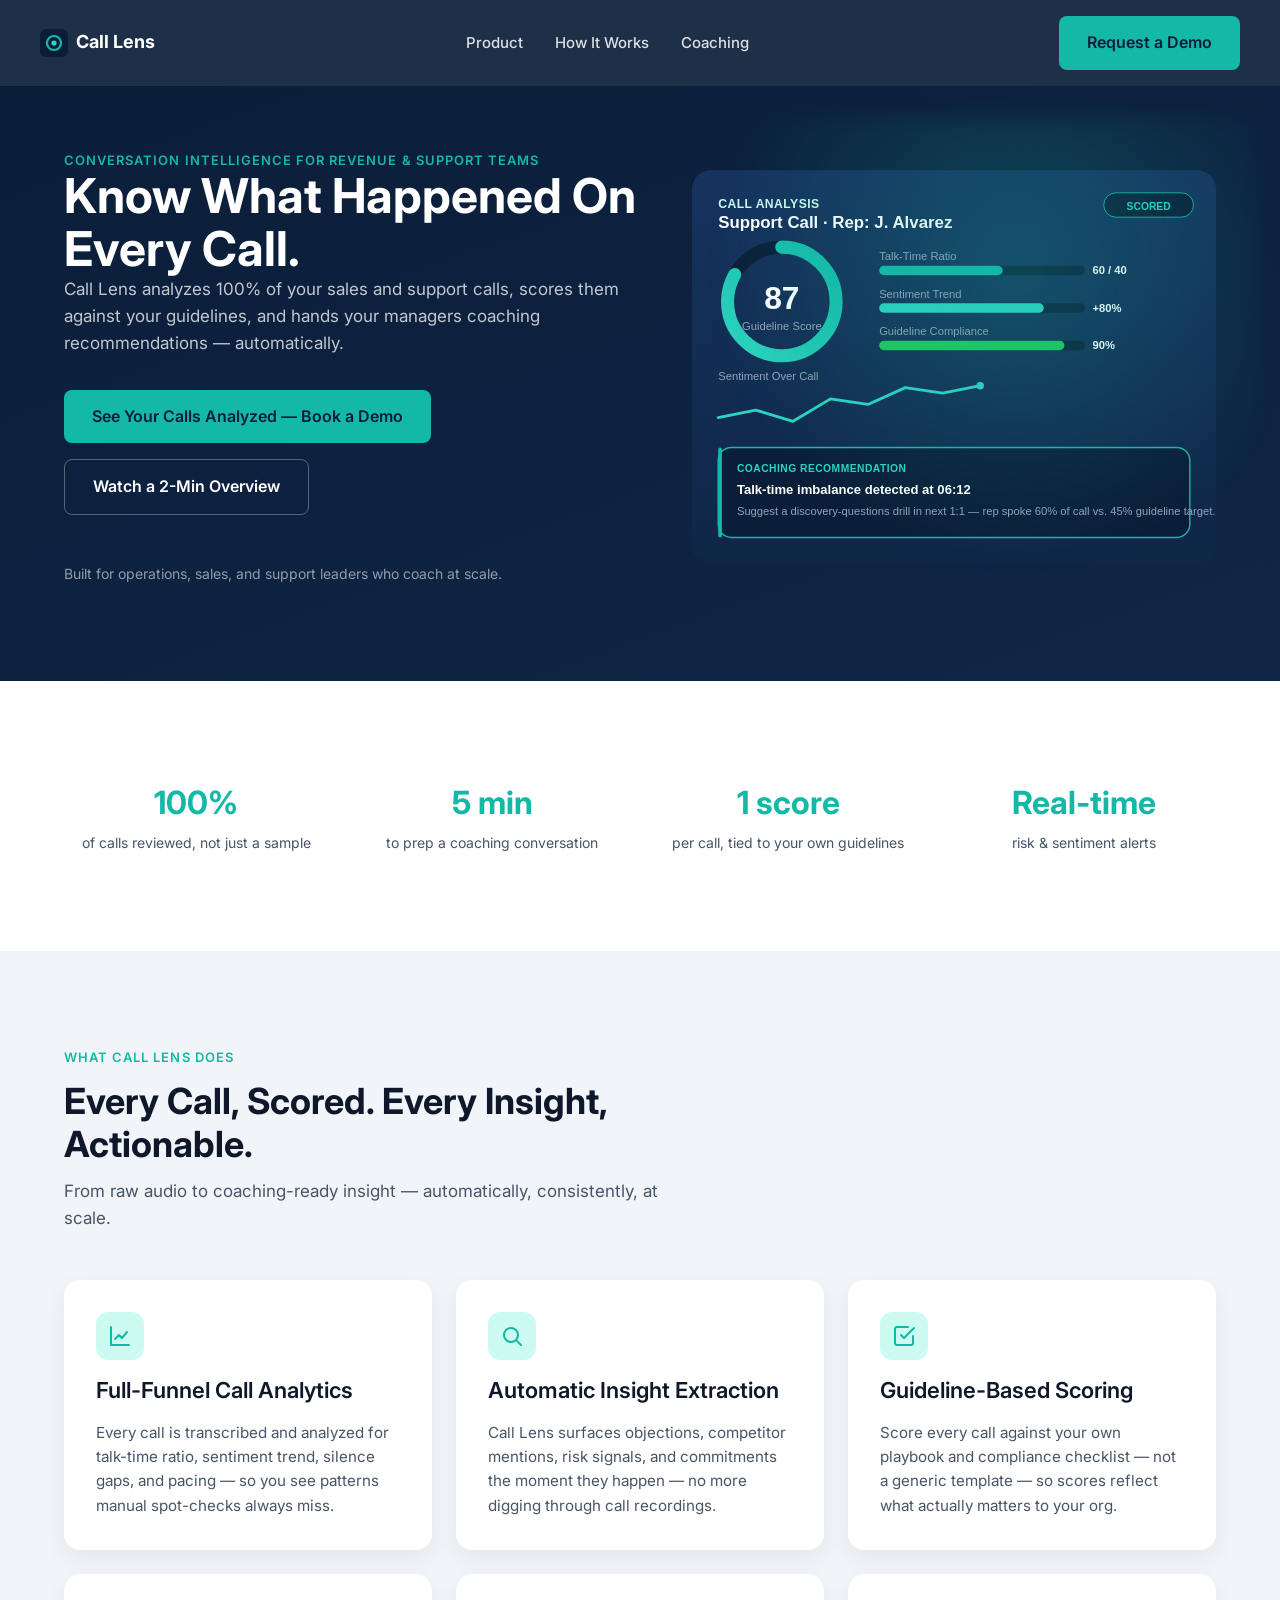
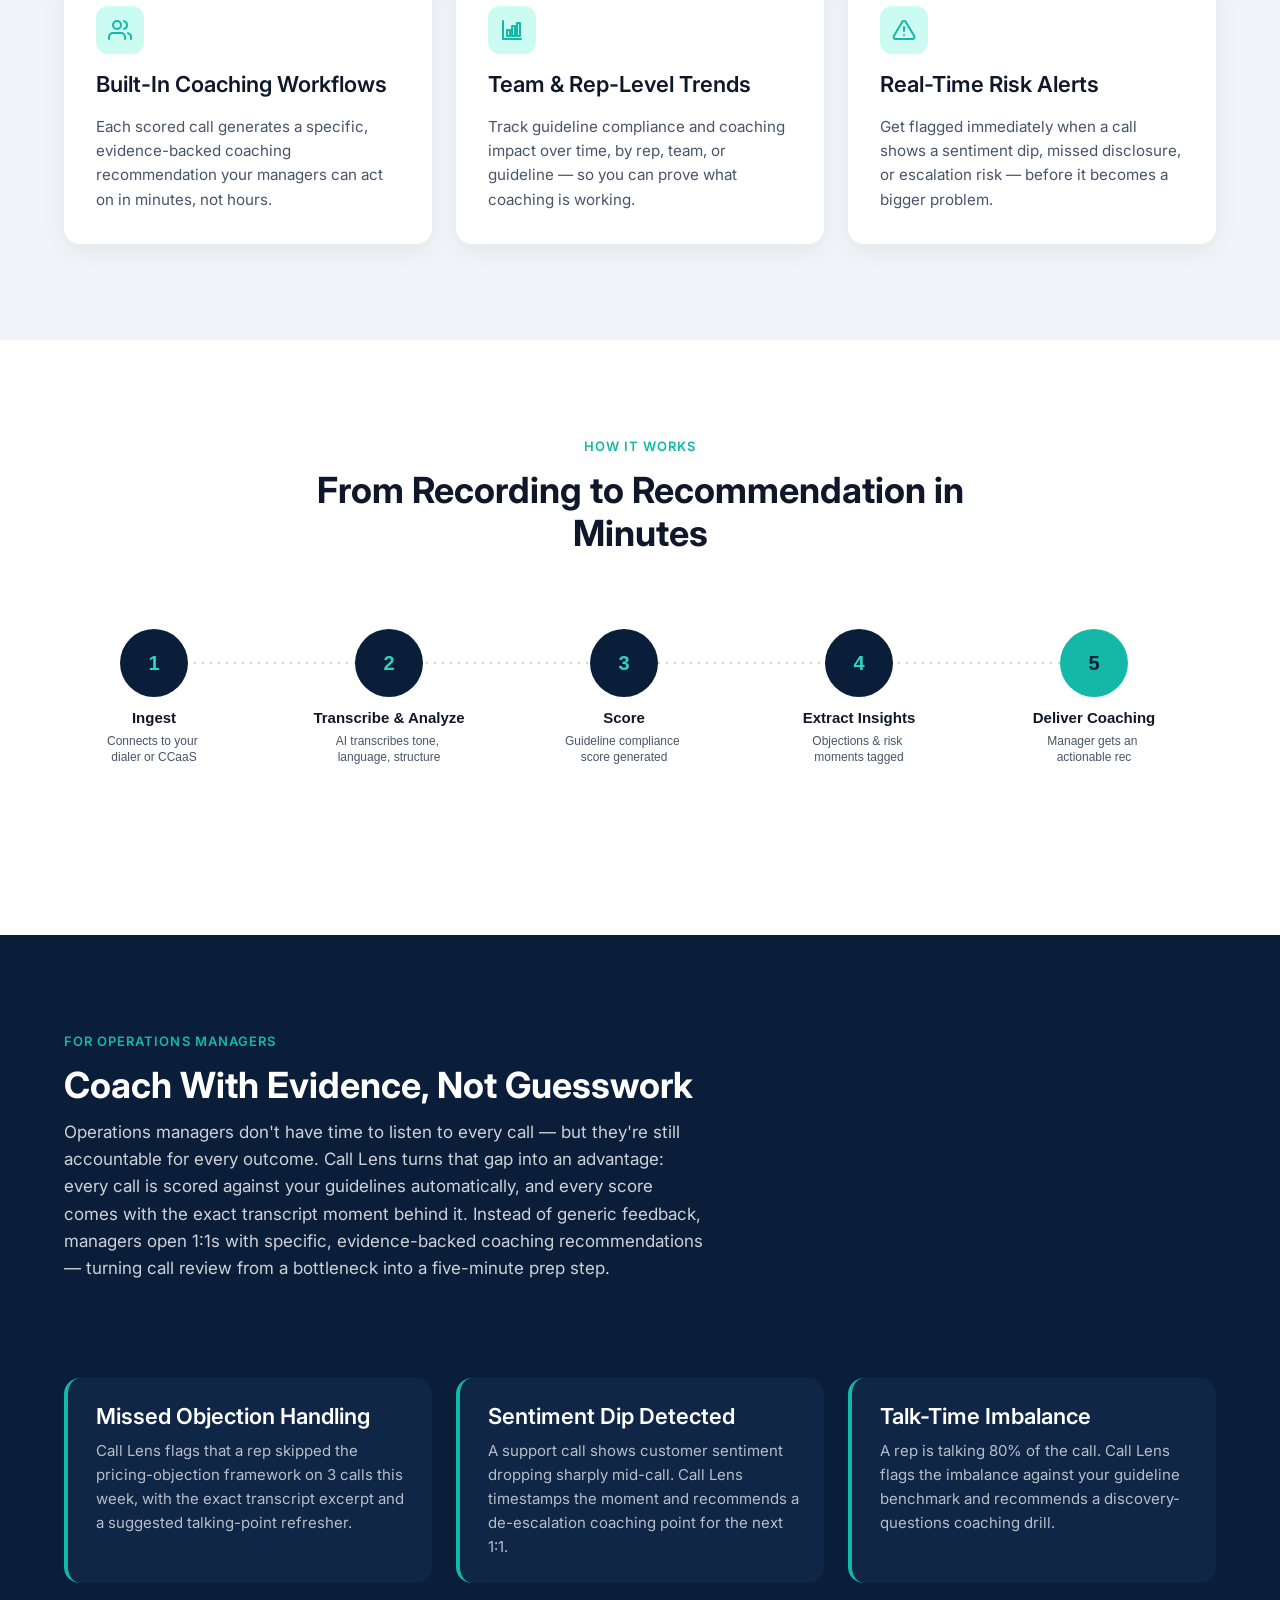
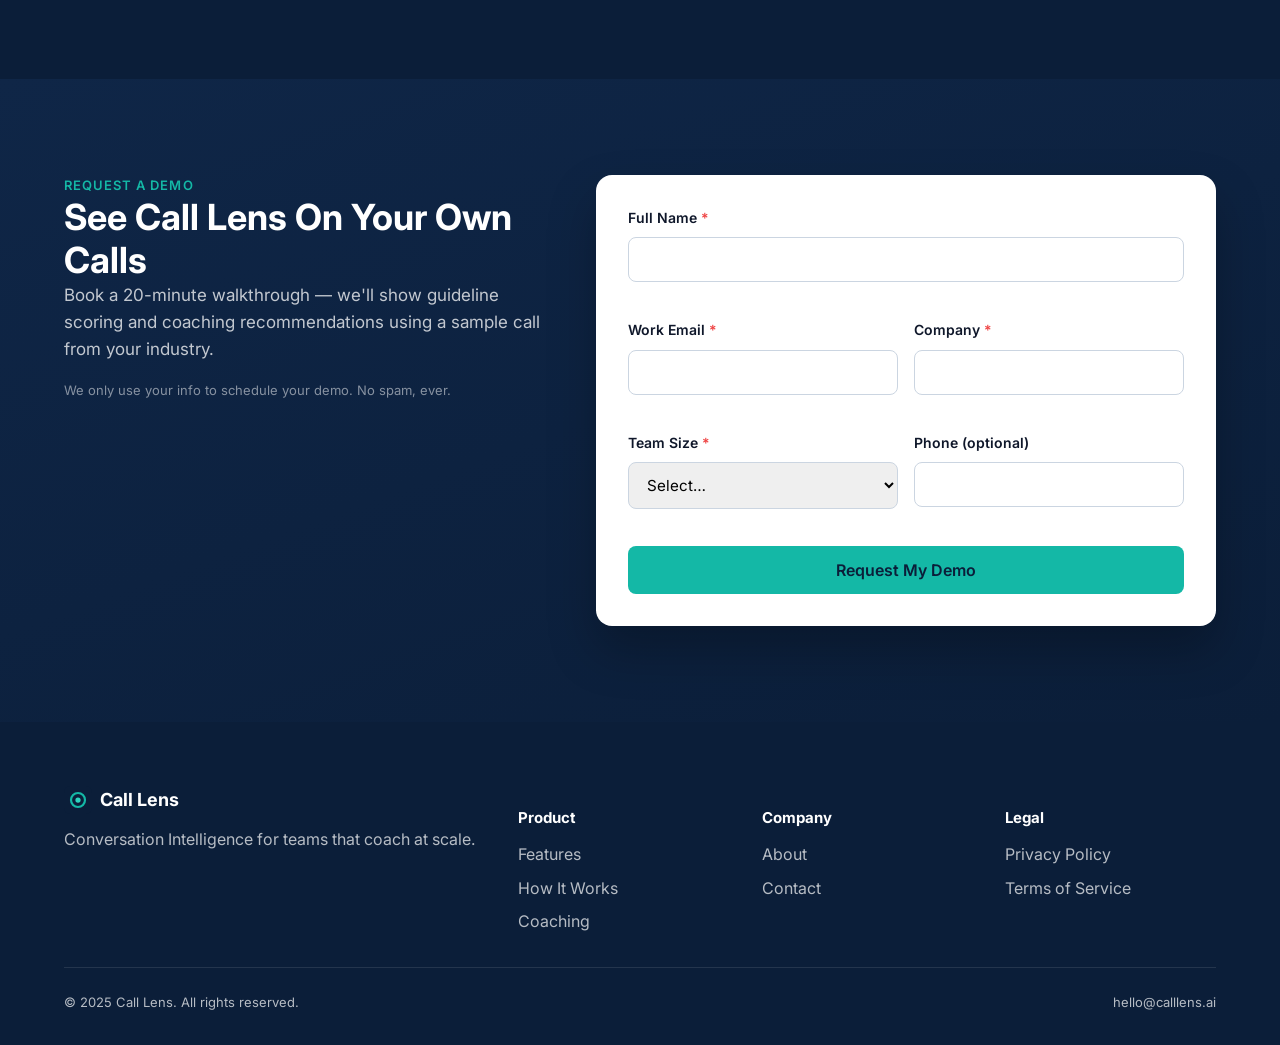
==== index.html @ a516a037 "Build Call Lens landing page: hero, features, workflow, coaching, lead capture, footer Adds a respon" ====
<!DOCTYPE html>
<html lang="en">
<head>
  <meta charset="UTF-8">
  <meta name="viewport" content="width=device-width, initial-scale=1.0">
  <title>Call Lens — Conversation Intelligence for Sales & Support Teams</title>
  <meta name="description" content="Call Lens analyzes 100% of your sales and support calls, scores them against your guidelines, and delivers coaching recommendations operations managers can act on.">

  <!-- Open Graph -->
  <meta property="og:title" content="Call Lens — Conversation Intelligence for Sales & Support Teams">
  <meta property="og:description" content="Analyze every call, score it against your guidelines, and turn insights into coaching your managers can act on.">
  <meta property="og:type" content="website">

  <link rel="icon" type="image/svg+xml" href="assets/img/favicon.svg">
  <link rel="preconnect" href="https://fonts.googleapis.com">
  <link rel="preconnect" href="https://fonts.gstatic.com" crossorigin>
  <link href="https://fonts.googleapis.com/css2?family=Inter:wght@400;500;600;700&display=swap" rel="stylesheet">
  <link rel="stylesheet" href="assets/css/styles.css">
</head>
<body>
  <a class="skip-link" href="#main-content">Skip to main content</a>

  <!-- ================= HEADER / NAV ================= -->
  <header class="site-header">
    <div class="container nav">
      <a class="brand" href="#top">
        <img src="assets/img/favicon.svg" alt="" width="28" height="28">
        <span>Call Lens</span>
      </a>

      <nav class="nav-links" aria-label="Primary">
        <a href="#features">Product</a>
        <a href="#how-it-works">How It Works</a>
        <a href="#coaching">Coaching</a>
      </nav>

      <a class="btn btn-primary nav-cta" href="#demo">Request a Demo</a>

      <button class="nav-toggle" aria-label="Toggle menu" aria-expanded="false" aria-controls="mobile-menu">
        <svg viewBox="0 0 24 24" fill="none" stroke="currentColor" stroke-width="2" stroke-linecap="round" aria-hidden="true">
          <line x1="3" y1="6" x2="21" y2="6"></line>
          <line x1="3" y1="12" x2="21" y2="12"></line>
          <line x1="3" y1="18" x2="21" y2="18"></line>
        </svg>
      </button>
    </div>

    <div class="mobile-menu" id="mobile-menu">
      <a href="#features">Product</a>
      <a href="#how-it-works">How It Works</a>
      <a href="#coaching">Coaching</a>
      <a class="btn btn-primary" href="#demo">Request a Demo</a>
    </div>
  </header>

  <main id="main-content">
    <!-- ================= HERO ================= -->
    <section class="hero" id="top">
      <div class="container hero-grid">
        <div class="hero-copy">
          <p class="eyebrow">Conversation Intelligence for Revenue &amp; Support Teams</p>
          <h1>Know What Happened On Every Call.</h1>
          <p class="section-sub">Call Lens analyzes 100% of your sales and support calls, scores them against your guidelines, and hands your managers coaching recommendations — automatically.</p>
          <div class="hero-actions">
            <a class="btn btn-primary" href="#demo">See Your Calls Analyzed — Book a Demo</a>
            <a class="btn btn-secondary" href="#how-it-works">Watch a 2-Min Overview</a>
          </div>
          <p class="hero-trust">Built for operations, sales, and support leaders who coach at scale.</p>
        </div>
        <div class="hero-visual reveal">
          <div class="glow" aria-hidden="true"></div>
          <img src="assets/img/dashboard-mockup.svg" alt="Sample Call Lens dashboard showing a call score of 87, talk-time ratio, sentiment trend, and a coaching recommendation card" width="560" height="420">
        </div>
      </div>
    </section>

    <!-- ================= STATS STRIP ================= -->
    <section class="section section-light" aria-label="Illustrative outcomes">
      <div class="container">
        <div class="stats-strip reveal">
          <div>
            <div class="stat-value">100%</div>
            <div class="stat-label">of calls reviewed, not just a sample</div>
          </div>
          <div>
            <div class="stat-value">5 min</div>
            <div class="stat-label">to prep a coaching conversation</div>
          </div>
          <div>
            <div class="stat-value">1 score</div>
            <div class="stat-label">per call, tied to your own guidelines</div>
          </div>
          <div>
            <div class="stat-value">Real-time</div>
            <div class="stat-label">risk &amp; sentiment alerts</div>
          </div>
        </div>
      </div>
    </section>

    <!-- ================= FEATURES / METRICS ================= -->
    <section class="section section-tinted" id="features">
      <div class="container">
        <div class="section-head reveal">
          <p class="eyebrow">What Call Lens Does</p>
          <h2>Every Call, Scored. Every Insight, Actionable.</h2>
          <p class="section-sub">From raw audio to coaching-ready insight — automatically, consistently, at scale.</p>
        </div>

        <div class="features-grid">
          <article class="feature-card reveal">
            <div class="feature-icon" aria-hidden="true">
              <svg viewBox="0 0 24 24" fill="none" stroke="currentColor" stroke-width="2" stroke-linecap="round" stroke-linejoin="round"><path d="M3 3v18h18"/><path d="M7 15l4-4 3 3 5-6"/></svg>
            </div>
            <h3>Full-Funnel Call Analytics</h3>
            <p>Every call is transcribed and analyzed for talk-time ratio, sentiment trend, silence gaps, and pacing — so you see patterns manual spot-checks always miss.</p>
          </article>

          <article class="feature-card reveal">
            <div class="feature-icon" aria-hidden="true">
              <svg viewBox="0 0 24 24" fill="none" stroke="currentColor" stroke-width="2" stroke-linecap="round" stroke-linejoin="round"><circle cx="11" cy="11" r="7"/><line x1="21" y1="21" x2="16.65" y2="16.65"/></svg>
            </div>
            <h3>Automatic Insight Extraction</h3>
            <p>Call Lens surfaces objections, competitor mentions, risk signals, and commitments the moment they happen — no more digging through call recordings.</p>
          </article>

          <article class="feature-card reveal">
            <div class="feature-icon" aria-hidden="true">
              <svg viewBox="0 0 24 24" fill="none" stroke="currentColor" stroke-width="2" stroke-linecap="round" stroke-linejoin="round"><path d="M9 11l3 3L22 4"/><path d="M21 12v7a2 2 0 01-2 2H5a2 2 0 01-2-2V5a2 2 0 012-2h11"/></svg>
            </div>
            <h3>Guideline-Based Scoring</h3>
            <p>Score every call against your own playbook and compliance checklist — not a generic template — so scores reflect what actually matters to your org.</p>
          </article>

          <article class="feature-card reveal">
            <div class="feature-icon" aria-hidden="true">
              <svg viewBox="0 0 24 24" fill="none" stroke="currentColor" stroke-width="2" stroke-linecap="round" stroke-linejoin="round"><path d="M17 21v-2a4 4 0 00-4-4H5a4 4 0 00-4 4v2"/><circle cx="9" cy="7" r="4"/><path d="M23 21v-2a4 4 0 00-3-3.87"/><path d="M16 3.13a4 4 0 010 7.75"/></svg>
            </div>
            <h3>Built-In Coaching Workflows</h3>
            <p>Each scored call generates a specific, evidence-backed coaching recommendation your managers can act on in minutes, not hours.</p>
          </article>

          <article class="feature-card reveal">
            <div class="feature-icon" aria-hidden="true">
              <svg viewBox="0 0 24 24" fill="none" stroke="currentColor" stroke-width="2" stroke-linecap="round" stroke-linejoin="round"><path d="M3 3v18h18"/><rect x="7" y="12" width="3" height="6"/><rect x="12" y="8" width="3" height="10"/><rect x="17" y="5" width="3" height="13"/></svg>
            </div>
            <h3>Team &amp; Rep-Level Trends</h3>
            <p>Track guideline compliance and coaching impact over time, by rep, team, or guideline — so you can prove what coaching is working.</p>
          </article>

          <article class="feature-card reveal">
            <div class="feature-icon" aria-hidden="true">
              <svg viewBox="0 0 24 24" fill="none" stroke="currentColor" stroke-width="2" stroke-linecap="round" stroke-linejoin="round"><path d="M10.29 3.86L1.82 18a2 2 0 001.71 3h16.94a2 2 0 001.71-3L13.71 3.86a2 2 0 00-3.42 0z"/><line x1="12" y1="9" x2="12" y2="13"/><line x1="12" y1="17" x2="12.01" y2="17"/></svg>
            </div>
            <h3>Real-Time Risk Alerts</h3>
            <p>Get flagged immediately when a call shows a sentiment dip, missed disclosure, or escalation risk — before it becomes a bigger problem.</p>
          </article>
        </div>
      </div>
    </section>

    <!-- ================= HOW IT WORKS ================= -->
    <section class="section section-light" id="how-it-works">
      <div class="container">
        <div class="section-head center reveal">
          <p class="eyebrow">How It Works</p>
          <h2>From Recording to Recommendation in Minutes</h2>
        </div>

        <div class="workflow-wrap reveal">
          <img src="assets/img/workflow-diagram.svg" alt="Five step workflow: Ingest, Transcribe and Analyze, Score, Extract Insights, Deliver Coaching" width="1120" height="220">
        </div>

        <ol class="workflow-mobile-list reveal">
          <li class="workflow-step">
            <span class="num">1</span>
            <div><h3>Ingest</h3><p>Call Lens connects to your dialer, contact center, or conferencing tool and ingests every recorded call automatically.</p></div>
          </li>
          <li class="workflow-step">
            <span class="num">2</span>
            <div><h3>Transcribe &amp; Analyze</h3><p>AI transcribes each call and analyzes language, tone, and structure against your defined guidelines.</p></div>
          </li>
          <li class="workflow-step">
            <span class="num">3</span>
            <div><h3>Score</h3><p>Every call receives a guideline compliance score plus flagged metrics (talk ratio, sentiment, key moments).</p></div>
          </li>
          <li class="workflow-step">
            <span class="num">4</span>
            <div><h3>Extract Insights</h3><p>Objections, risks, and coaching-relevant moments are tagged and surfaced automatically.</p></div>
          </li>
          <li class="workflow-step">
            <span class="num">5</span>
            <div><h3>Deliver Coaching</h3><p>Managers receive a ready-to-use coaching recommendation, linked to the exact moment in the call.</p></div>
          </li>
        </ol>
      </div>
    </section>

    <!-- ================= COACHING FOR OPS MANAGERS ================= -->
    <section class="section section-dark" id="coaching">
      <div class="container coaching-layout">
        <div class="section-head reveal">
          <p class="eyebrow">For Operations Managers</p>
          <h2>Coach With Evidence, Not Guesswork</h2>
          <p class="coaching-narrative">Operations managers don't have time to listen to every call — but they're still accountable for every outcome. Call Lens turns that gap into an advantage: every call is scored against your guidelines automatically, and every score comes with the exact transcript moment behind it. Instead of generic feedback, managers open 1:1s with specific, evidence-backed coaching recommendations — turning call review from a bottleneck into a five-minute prep step.</p>
        </div>

        <div class="coaching-cards">
          <div class="coaching-card reveal">
            <h3>Missed Objection Handling</h3>
            <p>Call Lens flags that a rep skipped the pricing-objection framework on 3 calls this week, with the exact transcript excerpt and a suggested talking-point refresher.</p>
          </div>
          <div class="coaching-card reveal">
            <h3>Sentiment Dip Detected</h3>
            <p>A support call shows customer sentiment dropping sharply mid-call. Call Lens timestamps the moment and recommends a de-escalation coaching point for the next 1:1.</p>
          </div>
          <div class="coaching-card reveal">
            <h3>Talk-Time Imbalance</h3>
            <p>A rep is talking 80% of the call. Call Lens flags the imbalance against your guideline benchmark and recommends a discovery-questions coaching drill.</p>
          </div>
        </div>
      </div>
    </section>

    <!-- ================= LEAD CAPTURE / DEMO CTA ================= -->
    <section class="section cta-section" id="demo">
      <div class="container cta-layout">
        <div class="cta-copy reveal">
          <p class="eyebrow">Request a Demo</p>
          <h2>See Call Lens On Your Own Calls</h2>
          <p class="section-sub">Book a 20-minute walkthrough — we'll show guideline scoring and coaching recommendations using a sample call from your industry.</p>
          <p class="privacy-note">We only use your info to schedule your demo. No spam, ever.</p>
        </div>

        <form class="lead-form reveal" id="demo-request-form" novalidate>
          <h3 class="visually-hidden">Demo request form</h3>

          <div id="form-status" class="form-status" aria-live="polite"></div>

          <div class="field">
            <label for="name">Full Name <span class="required" aria-hidden="true">*</span></label>
            <input type="text" id="name" name="name" autocomplete="name" required aria-describedby="name-error">
            <span class="error-text" id="name-error" data-error-for="name"></span>
          </div>

          <div class="form-row two-col">
            <div class="field">
              <label for="email">Work Email <span class="required" aria-hidden="true">*</span></label>
              <input type="email" id="email" name="email" autocomplete="email" required aria-describedby="email-error">
              <span class="error-text" id="email-error" data-error-for="email"></span>
            </div>
            <div class="field">
              <label for="company">Company <span class="required" aria-hidden="true">*</span></label>
              <input type="text" id="company" name="company" autocomplete="organization" required aria-describedby="company-error">
              <span class="error-text" id="company-error" data-error-for="company"></span>
            </div>
          </div>

          <div class="form-row two-col">
            <div class="field">
              <label for="teamSize">Team Size <span class="required" aria-hidden="true">*</span></label>
              <select id="teamSize" name="teamSize" required aria-describedby="teamSize-error">
                <option value="">Select…</option>
                <option value="1-10">1–10</option>
                <option value="11-50">11–50</option>
                <option value="51-200">51–200</option>
                <option value="201+">201+</option>
              </select>
              <span class="error-text" id="teamSize-error" data-error-for="teamSize"></span>
            </div>
            <div class="field">
              <label for="phone">Phone (optional)</label>
              <input type="tel" id="phone" name="phone" autocomplete="tel" aria-describedby="phone-error">
              <span class="error-text" id="phone-error" data-error-for="phone"></span>
            </div>
          </div>

          <button type="submit" class="btn btn-primary btn-block">Request My Demo</button>
        </form>
      </div>
    </section>
  </main>

  <!-- ================= FOOTER ================= -->
  <footer class="site-footer">
    <div class="container">
      <div class="footer-grid">
        <div class="footer-brand">
          <a class="brand" href="#top">
            <img src="assets/img/favicon.svg" alt="" width="28" height="28">
            <span>Call Lens</span>
          </a>
          <p>Conversation Intelligence for teams that coach at scale.</p>
        </div>

        <div class="footer-col">
          <h4>Product</h4>
          <ul>
            <li><a href="#features">Features</a></li>
            <li><a href="#how-it-works">How It Works</a></li>
            <li><a href="#coaching">Coaching</a></li>
          </ul>
        </div>

        <div class="footer-col">
          <h4>Company</h4>
          <ul>
            <li><a href="#top">About</a></li>
            <li><a href="mailto:hello@calllens.ai">Contact</a></li>
          </ul>
        </div>

        <div class="footer-col">
          <h4>Legal</h4>
          <ul>
            <li><a href="#">Privacy Policy</a></li>
            <li><a href="#">Terms of Service</a></li>
          </ul>
        </div>
      </div>

      <div class="footer-bottom">
        <span>© 2025 Call Lens. All rights reserved.</span>
        <span>hello@calllens.ai</span>
      </div>
    </div>
  </footer>

  <script src="assets/js/main.js"></script>
</body>
</html>
---- assets/css/styles.css ----
/* ==========================================================================
   Call Lens — Landing Page Styles
   Design tokens per docs/design_spec.md
   ========================================================================== */

:root {
  /* Color tokens */
  --navy-950: #0B1E39;
  --navy-900: #0F2647;
  --navy-800: #16335E;
  --teal-500: #14B8A6;
  --teal-400: #2DD4BF;
  --teal-100: #CCFBF1;
  --ink-900: #0F172A;
  --ink-600: #475569;
  --slate-100: #F1F5F9;
  --slate-300: #CBD5E1;
  --white: #FFFFFF;
  --danger-500: #EF4444;
  --success-500: #22C55E;

  /* Type */
  --font-base: 'Inter', system-ui, -apple-system, 'Segoe UI', Roboto, sans-serif;

  /* Spacing */
  --space-1: 0.25rem;
  --space-2: 0.5rem;
  --space-3: 0.75rem;
  --space-4: 1rem;
  --space-6: 1.5rem;
  --space-8: 2rem;
  --space-12: 3rem;
  --space-16: 4rem;
  --space-24: 6rem;
  --space-32: 8rem;

  --container-max: 1200px;
  --radius-md: 8px;
  --radius-lg: 16px;
  --shadow-card: 0 8px 24px rgba(15, 23, 42, 0.06);
}

/* ---------- Reset ---------- */
*, *::before, *::after { box-sizing: border-box; }
html { scroll-behavior: smooth; }
body {
  margin: 0;
  font-family: var(--font-base);
  color: var(--ink-900);
  background: var(--white);
  line-height: 1.6;
  -webkit-font-smoothing: antialiased;
}
img, svg { max-width: 100%; display: block; }
a { color: inherit; text-decoration: none; }
ul { margin: 0; padding: 0; list-style: none; }
h1, h2, h3, p { margin: 0; }
button { font-family: inherit; cursor: pointer; }

.container {
  width: 100%;
  max-width: var(--container-max);
  margin: 0 auto;
  padding: 0 var(--space-6);
}

.visually-hidden {
  position: absolute;
  width: 1px; height: 1px;
  overflow: hidden;
  clip: rect(0 0 0 0);
  white-space: nowrap;
}

.skip-link {
  position: absolute;
  left: -999px;
  top: 0;
  background: var(--teal-500);
  color: var(--navy-950);
  padding: var(--space-2) var(--space-4);
  z-index: 1000;
  border-radius: 0 0 var(--radius-md) 0;
}
.skip-link:focus { left: 0; }

/* ---------- Typography scale ---------- */
h1, .h1 { font-size: 2rem; line-height: 1.15; font-weight: 700; }
h2, .h2 { font-size: 1.75rem; line-height: 1.2; font-weight: 700; }
h3, .h3 { font-size: 1.25rem; line-height: 1.3; font-weight: 600; }
.eyebrow {
  font-size: 0.8125rem;
  font-weight: 600;
  letter-spacing: 0.08em;
  text-transform: uppercase;
  color: var(--teal-500);
}
.section-sub {
  font-size: 1.0625rem;
  color: var(--ink-600);
  max-width: 620px;
}

@media (min-width: 768px) {
  h1, .h1 { font-size: 2.75rem; }
  h2, .h2 { font-size: 2.25rem; }
  h3, .h3 { font-size: 1.375rem; }
}

@media (min-width: 1280px) {
  h1, .h1 { font-size: 3rem; line-height: 1.1; }
  h2, .h2 { font-size: 2.25rem; }
}

/* ---------- Buttons ---------- */
.btn {
  display: inline-flex;
  align-items: center;
  justify-content: center;
  gap: var(--space-2);
  border: none;
  border-radius: var(--radius-md);
  padding: 14px 28px;
  font-weight: 600;
  font-size: 1rem;
  transition: background-color 150ms ease, color 150ms ease, border-color 150ms ease, transform 150ms ease;
}
.btn:focus-visible {
  outline: 2px solid var(--teal-100);
  outline-offset: 2px;
}
.btn-primary {
  background: var(--teal-500);
  color: var(--navy-950);
}
.btn-primary:hover { background: var(--teal-400); }
.btn-secondary {
  background: transparent;
  border: 1px solid rgba(255, 255, 255, 0.3);
  color: var(--white);
}
.btn-secondary:hover { border-color: var(--teal-400); color: var(--teal-400); }
.btn-secondary.on-light {
  border-color: var(--slate-300);
  color: var(--ink-900);
}
.btn-secondary.on-light:hover { border-color: var(--teal-500); color: var(--teal-500); }
.btn-block { width: 100%; }
.btn[disabled] { opacity: 0.6; cursor: not-allowed; }

/* ---------- Header / Nav ---------- */
.site-header {
  position: sticky;
  top: 0;
  z-index: 100;
  background: rgba(11, 30, 57, 0.92);
  backdrop-filter: blur(8px);
}
.nav {
  display: flex;
  align-items: center;
  justify-content: space-between;
  padding: var(--space-4) 0;
}
.brand {
  display: flex;
  align-items: center;
  gap: var(--space-2);
  color: var(--white);
  font-weight: 700;
  font-size: 1.125rem;
}
.brand img { width: 28px; height: 28px; }
.nav-links {
  display: none;
  align-items: center;
  gap: var(--space-8);
}
.nav-links a {
  color: rgba(255, 255, 255, 0.85);
  font-size: 0.9375rem;
  font-weight: 500;
  transition: color 150ms ease;
}
.nav-links a:hover { color: var(--teal-400); }
.nav-cta { display: none; }
.nav-toggle {
  background: none;
  border: none;
  color: var(--white);
  padding: var(--space-2);
}
.nav-toggle svg { width: 26px; height: 26px; }

@media (min-width: 900px) {
  .nav-links { display: flex; }
  .nav-cta { display: inline-flex; }
  .nav-toggle { display: none; }
}

.mobile-menu {
  display: none;
  flex-direction: column;
  gap: var(--space-4);
  padding: var(--space-4) var(--space-6) var(--space-6);
  background: var(--navy-900);
}
.mobile-menu.open { display: flex; }
.mobile-menu a { color: var(--white); font-weight: 500; padding: var(--space-2) 0; }
.mobile-menu a:hover { color: var(--teal-400); }

@media (min-width: 900px) {
  .mobile-menu { display: none !important; }
}

/* ---------- Hero ---------- */
.hero {
  background: linear-gradient(160deg, var(--navy-950) 0%, var(--navy-900) 100%);
  color: var(--white);
  padding: var(--space-16) 0 var(--space-24);
  overflow: hidden;
}
.hero-grid {
  display: grid;
  gap: var(--space-12);
  align-items: center;
}
.hero-copy p.section-sub { color: rgba(255, 255, 255, 0.75); }
.hero-actions {
  display: flex;
  flex-wrap: wrap;
  gap: var(--space-4);
  margin-top: var(--space-8);
}
.hero-trust {
  margin-top: var(--space-12);
  font-size: 0.875rem;
  color: rgba(255, 255, 255, 0.55);
}
.hero-visual { position: relative; }
.hero-visual .glow {
  position: absolute;
  inset: -40px;
  background: radial-gradient(circle at 60% 30%, rgba(20, 184, 166, 0.25), transparent 60%);
  filter: blur(10px);
  z-index: 0;
}
.hero-visual svg { position: relative; z-index: 1; border-radius: var(--radius-lg); box-shadow: 0 24px 60px rgba(0,0,0,0.35); }

@media (min-width: 900px) {
  .hero-grid { grid-template-columns: 1.05fr 0.95fr; }
}

/* ---------- Sections generic ---------- */
.section { padding: var(--space-24) 0; }
.section-light { background: var(--white); }
.section-tinted { background: var(--slate-100); }
.section-dark { background: var(--navy-950); color: var(--white); }
.section-head { max-width: 700px; margin-bottom: var(--space-12); display: flex; flex-direction: column; gap: var(--space-3); }
.section-head.center { margin-inline: auto; text-align: center; align-items: center; }

/* ---------- Features grid ---------- */
.features-grid {
  display: grid;
  gap: var(--space-6);
  grid-template-columns: 1fr;
}
@media (min-width: 640px) {
  .features-grid { grid-template-columns: repeat(2, 1fr); }
}
@media (min-width: 1024px) {
  .features-grid { grid-template-columns: repeat(3, 1fr); }
}
.feature-card {
  background: var(--white);
  border-radius: var(--radius-lg);
  box-shadow: var(--shadow-card);
  padding: var(--space-8);
  display: flex;
  flex-direction: column;
  gap: var(--space-4);
  transition: transform 200ms ease, box-shadow 200ms ease;
}
.feature-card:hover { transform: translateY(-4px); box-shadow: 0 16px 32px rgba(15,23,42,0.1); }
.feature-icon {
  width: 48px; height: 48px;
  border-radius: 12px;
  background: var(--teal-100);
  color: var(--teal-500);
  display: flex; align-items: center; justify-content: center;
}
.feature-icon svg { width: 24px; height: 24px; }
.feature-card p { color: var(--ink-600); font-size: 0.95rem; }

/* ---------- Workflow diagram ---------- */
.workflow-wrap { overflow-x: auto; padding-bottom: var(--space-4); }
.workflow-wrap svg { min-width: 720px; }
.workflow-mobile-list { display: none; }

@media (max-width: 640px) {
  .workflow-wrap { display: none; }
  .workflow-mobile-list {
    display: flex;
    flex-direction: column;
    gap: var(--space-6);
  }
  .workflow-step {
    display: flex;
    gap: var(--space-4);
  }
  .workflow-step .num {
    flex-shrink: 0;
    width: 40px; height: 40px;
    border-radius: 50%;
    background: var(--navy-950);
    color: var(--teal-400);
    display: flex; align-items: center; justify-content: center;
    font-weight: 700;
  }
}

/* ---------- Coaching section ---------- */
.coaching-layout {
  display: grid;
  gap: var(--space-12);
}
.coaching-narrative { font-size: 1.0625rem; color: rgba(255,255,255,0.8); max-width: 640px; }
.coaching-cards {
  display: grid;
  gap: var(--space-6);
  grid-template-columns: 1fr;
}
@media (min-width: 768px) {
  .coaching-cards { grid-template-columns: repeat(3, 1fr); }
}
.coaching-card {
  background: var(--navy-900);
  border-radius: var(--radius-lg);
  padding: var(--space-6);
  position: relative;
  padding-left: calc(var(--space-6) + 4px);
  border-left: 4px solid var(--teal-500);
}
.coaching-card h3 { color: var(--white); margin-bottom: var(--space-2); }
.coaching-card p { color: rgba(255, 255, 255, 0.7); font-size: 0.9375rem; }

/* ---------- Stats strip ---------- */
.stats-strip {
  display: grid;
  gap: var(--space-8);
  grid-template-columns: repeat(2, 1fr);
  text-align: center;
}
@media (min-width: 768px) { .stats-strip { grid-template-columns: repeat(4, 1fr); } }
.stat-value { font-size: 2rem; font-weight: 700; color: var(--teal-500); }
.stat-label { font-size: 0.875rem; color: var(--ink-600); margin-top: var(--space-1); }

/* ---------- Lead capture / CTA ---------- */
.cta-section {
  background: linear-gradient(160deg, var(--navy-900) 0%, var(--navy-950) 100%);
  color: var(--white);
}
.cta-layout {
  display: grid;
  gap: var(--space-12);
}
@media (min-width: 900px) { .cta-layout { grid-template-columns: 1fr 1fr; align-items: start; } }
.cta-copy p.section-sub { color: rgba(255,255,255,0.75); }
.privacy-note { font-size: 0.8125rem; color: rgba(255,255,255,0.5); margin-top: var(--space-4); }

.lead-form {
  background: var(--white);
  color: var(--ink-900);
  border-radius: var(--radius-lg);
  padding: var(--space-8);
  box-shadow: 0 24px 48px rgba(0,0,0,0.25);
  display: flex;
  flex-direction: column;
  gap: var(--space-4);
}
.form-row { display: grid; gap: var(--space-4); }
@media (min-width: 500px) { .form-row.two-col { grid-template-columns: 1fr 1fr; } }
.field { display: flex; flex-direction: column; gap: var(--space-2); }
.field label { font-size: 0.875rem; font-weight: 600; }
.field .required { color: var(--danger-500); }
.field input, .field select {
  border: 1px solid var(--slate-300);
  border-radius: var(--radius-md);
  padding: 12px 14px;
  font-size: 0.95rem;
  font-family: inherit;
  transition: border-color 150ms ease, box-shadow 150ms ease;
}
.field input:focus, .field select:focus {
  outline: none;
  border-color: var(--teal-500);
  box-shadow: 0 0 0 3px var(--teal-100);
}
.field input[aria-invalid="true"], .field select[aria-invalid="true"] {
  border-color: var(--danger-500);
}
.field .error-text {
  font-size: 0.8125rem;
  color: var(--danger-500);
  min-height: 1em;
}
.form-status {
  border-radius: var(--radius-md);
  padding: var(--space-4);
  font-size: 0.9375rem;
  display: none;
}
.form-status.success { display: block; background: #ECFDF5; color: #065F46; border: 1px solid var(--success-500); }
.form-status.error { display: block; background: #FEF2F2; color: #991B1B; border: 1px solid var(--danger-500); }

/* ---------- Footer ---------- */
.site-footer {
  background: var(--navy-950);
  color: rgba(255, 255, 255, 0.7);
  padding: var(--space-16) 0 var(--space-8);
}
.footer-grid {
  display: grid;
  gap: var(--space-8);
  grid-template-columns: 1fr;
  padding-bottom: var(--space-8);
  border-bottom: 1px solid rgba(255,255,255,0.1);
}
@media (min-width: 768px) {
  .footer-grid { grid-template-columns: 2fr 1fr 1fr 1fr; }
}
.footer-brand { display: flex; flex-direction: column; gap: var(--space-3); }
.footer-brand .brand { color: var(--white); }
.footer-col h4 { color: var(--white); font-size: 0.9375rem; margin-bottom: var(--space-3); }
.footer-col ul { display: flex; flex-direction: column; gap: var(--space-2); }
.footer-col a:hover { color: var(--teal-400); }
.footer-bottom {
  display: flex;
  flex-wrap: wrap;
  justify-content: space-between;
  gap: var(--space-4);
  padding-top: var(--space-6);
  font-size: 0.8125rem;
}

/* ---------- Scroll reveal ---------- */
.reveal {
  opacity: 0;
  transform: translateY(12px);
  transition: opacity 400ms ease-out, transform 400ms ease-out;
}
.reveal.is-visible { opacity: 1; transform: translateY(0); }

@media (prefers-reduced-motion: reduce) {
  .reveal { opacity: 1; transform: none; transition: none; }
  html { scroll-behavior: auto; }
}
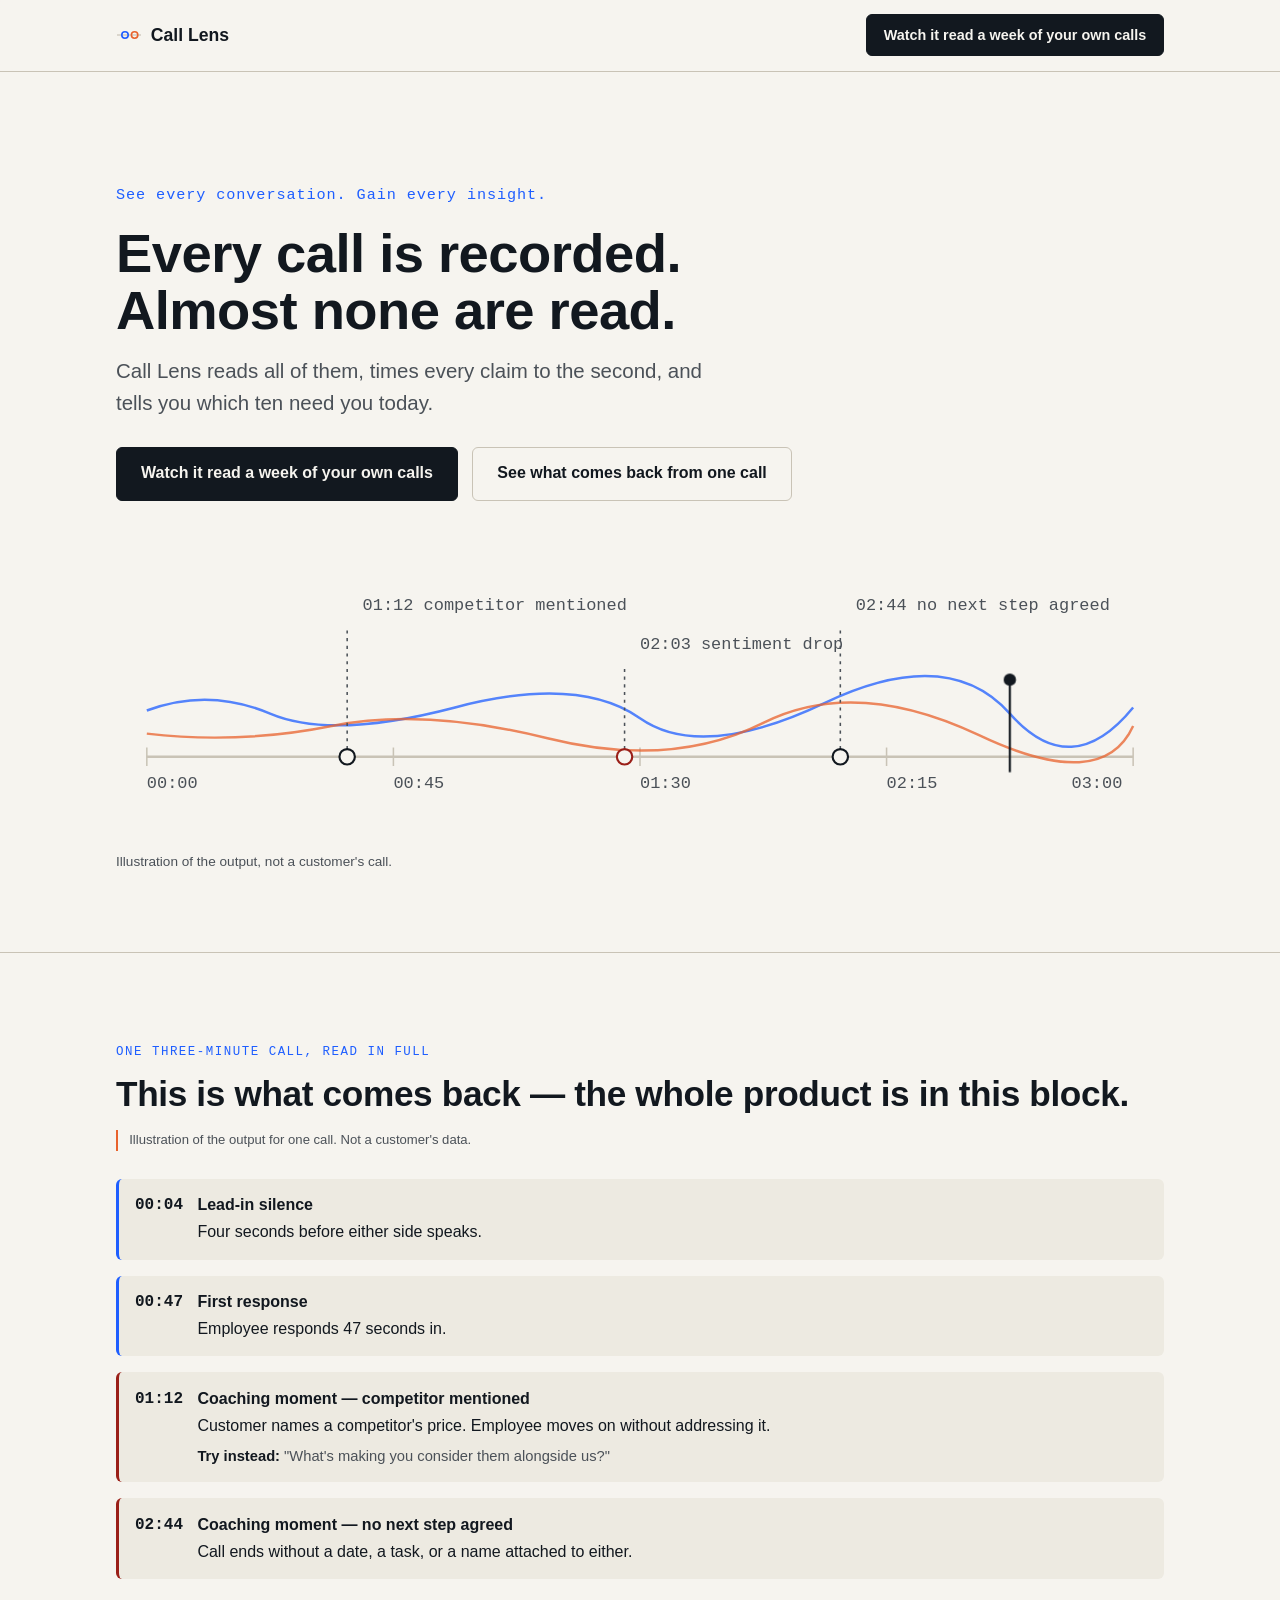
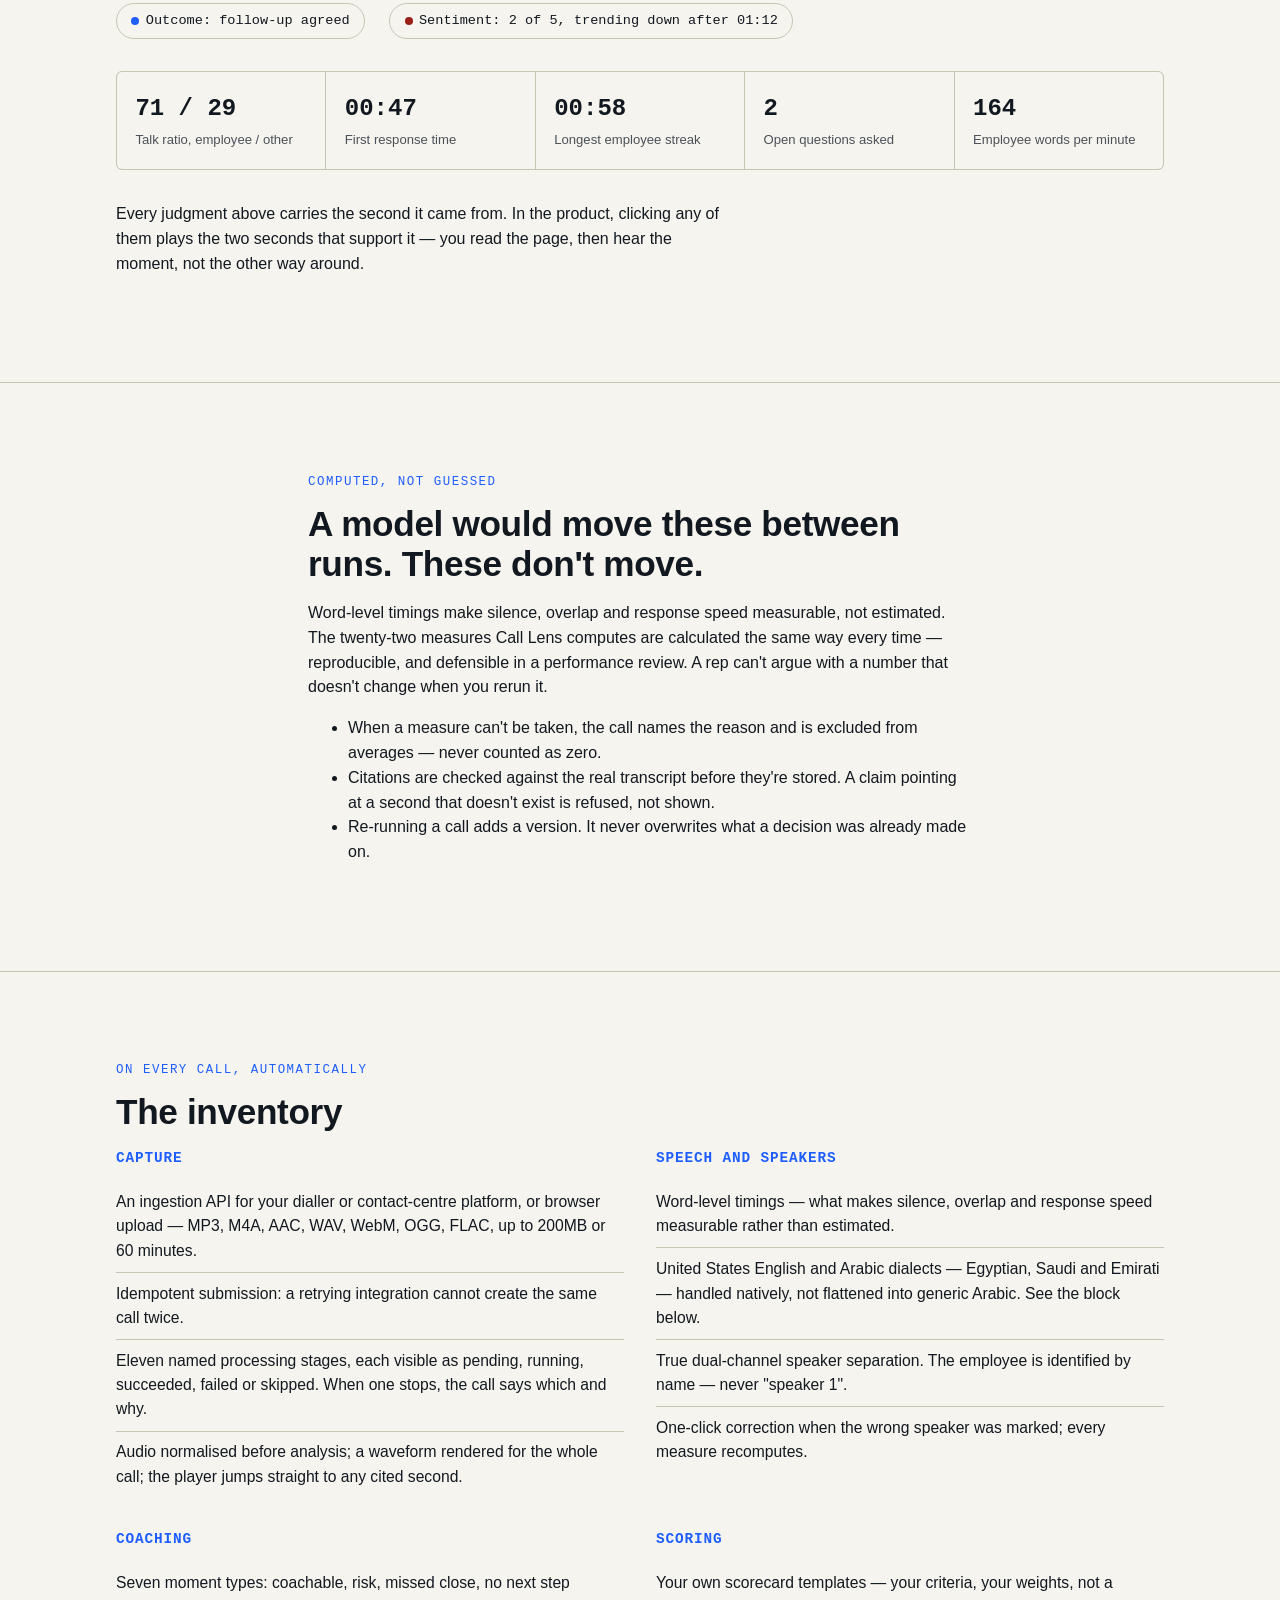
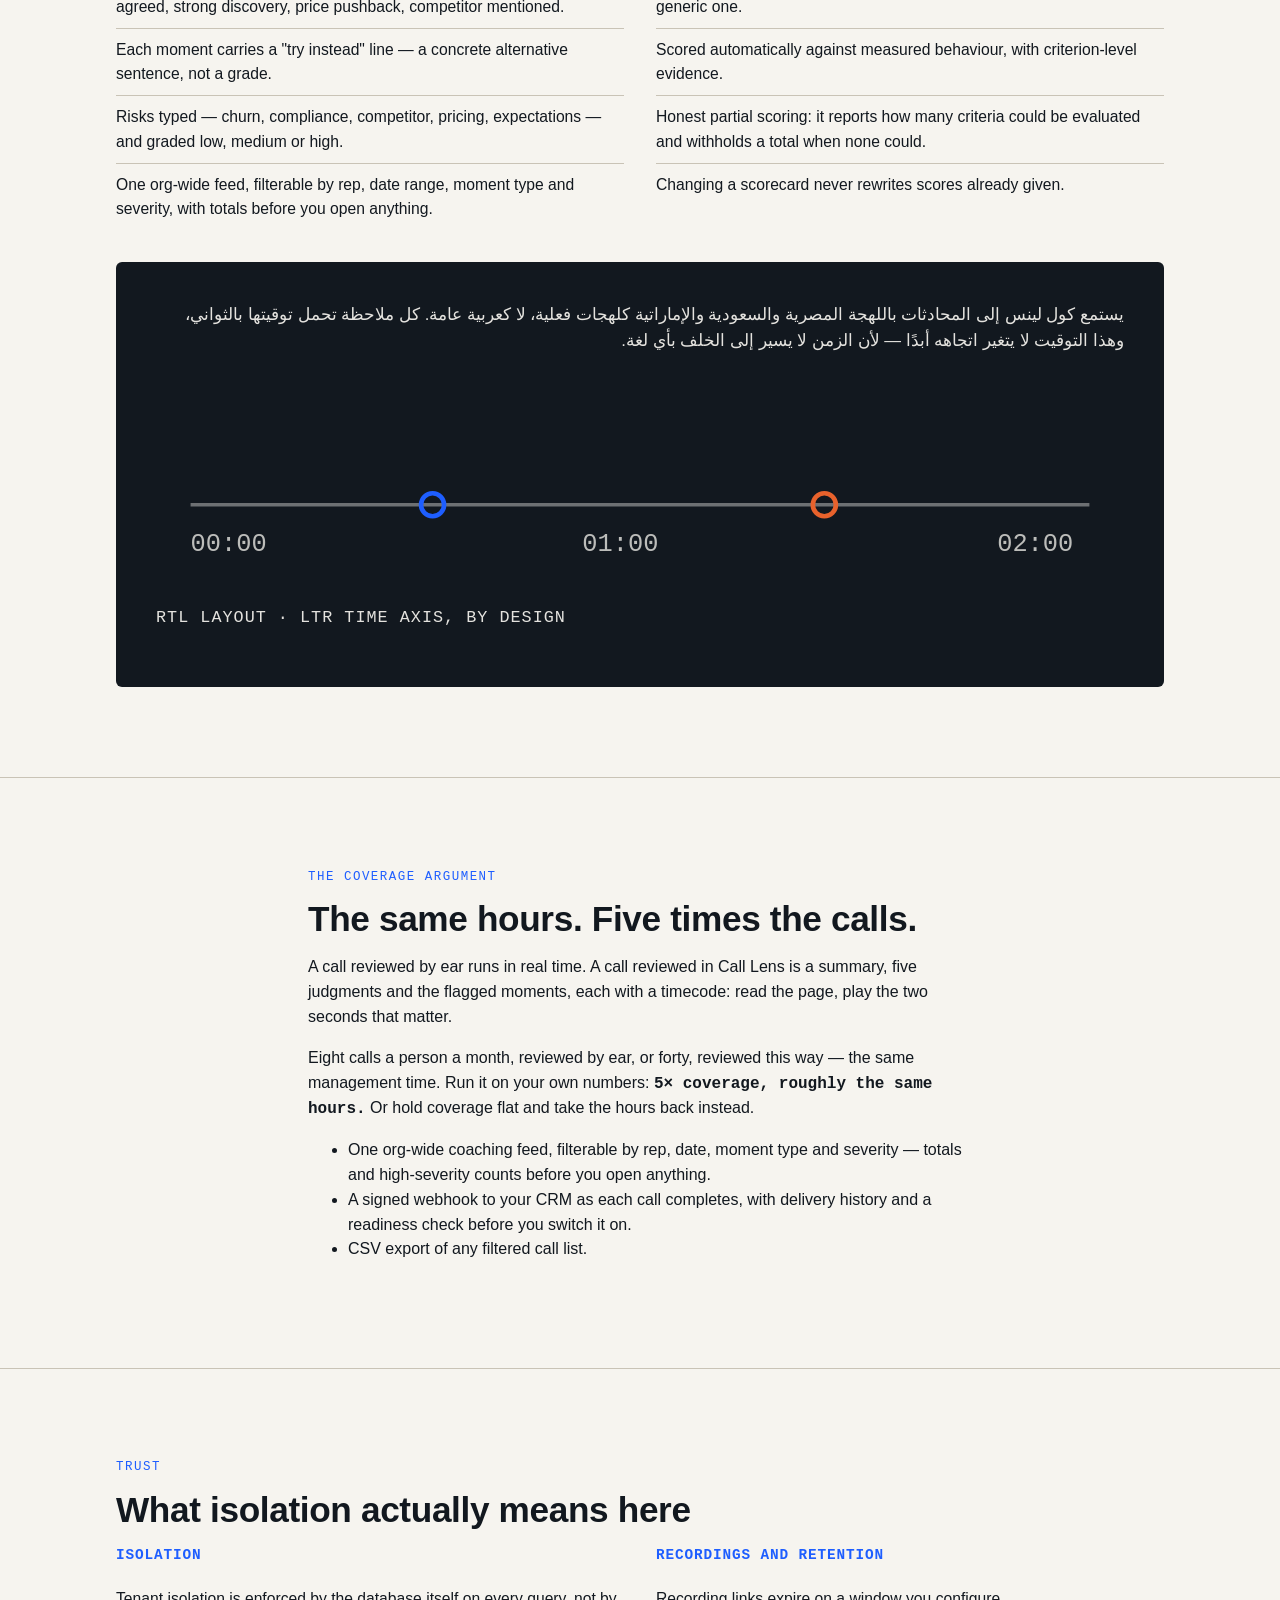
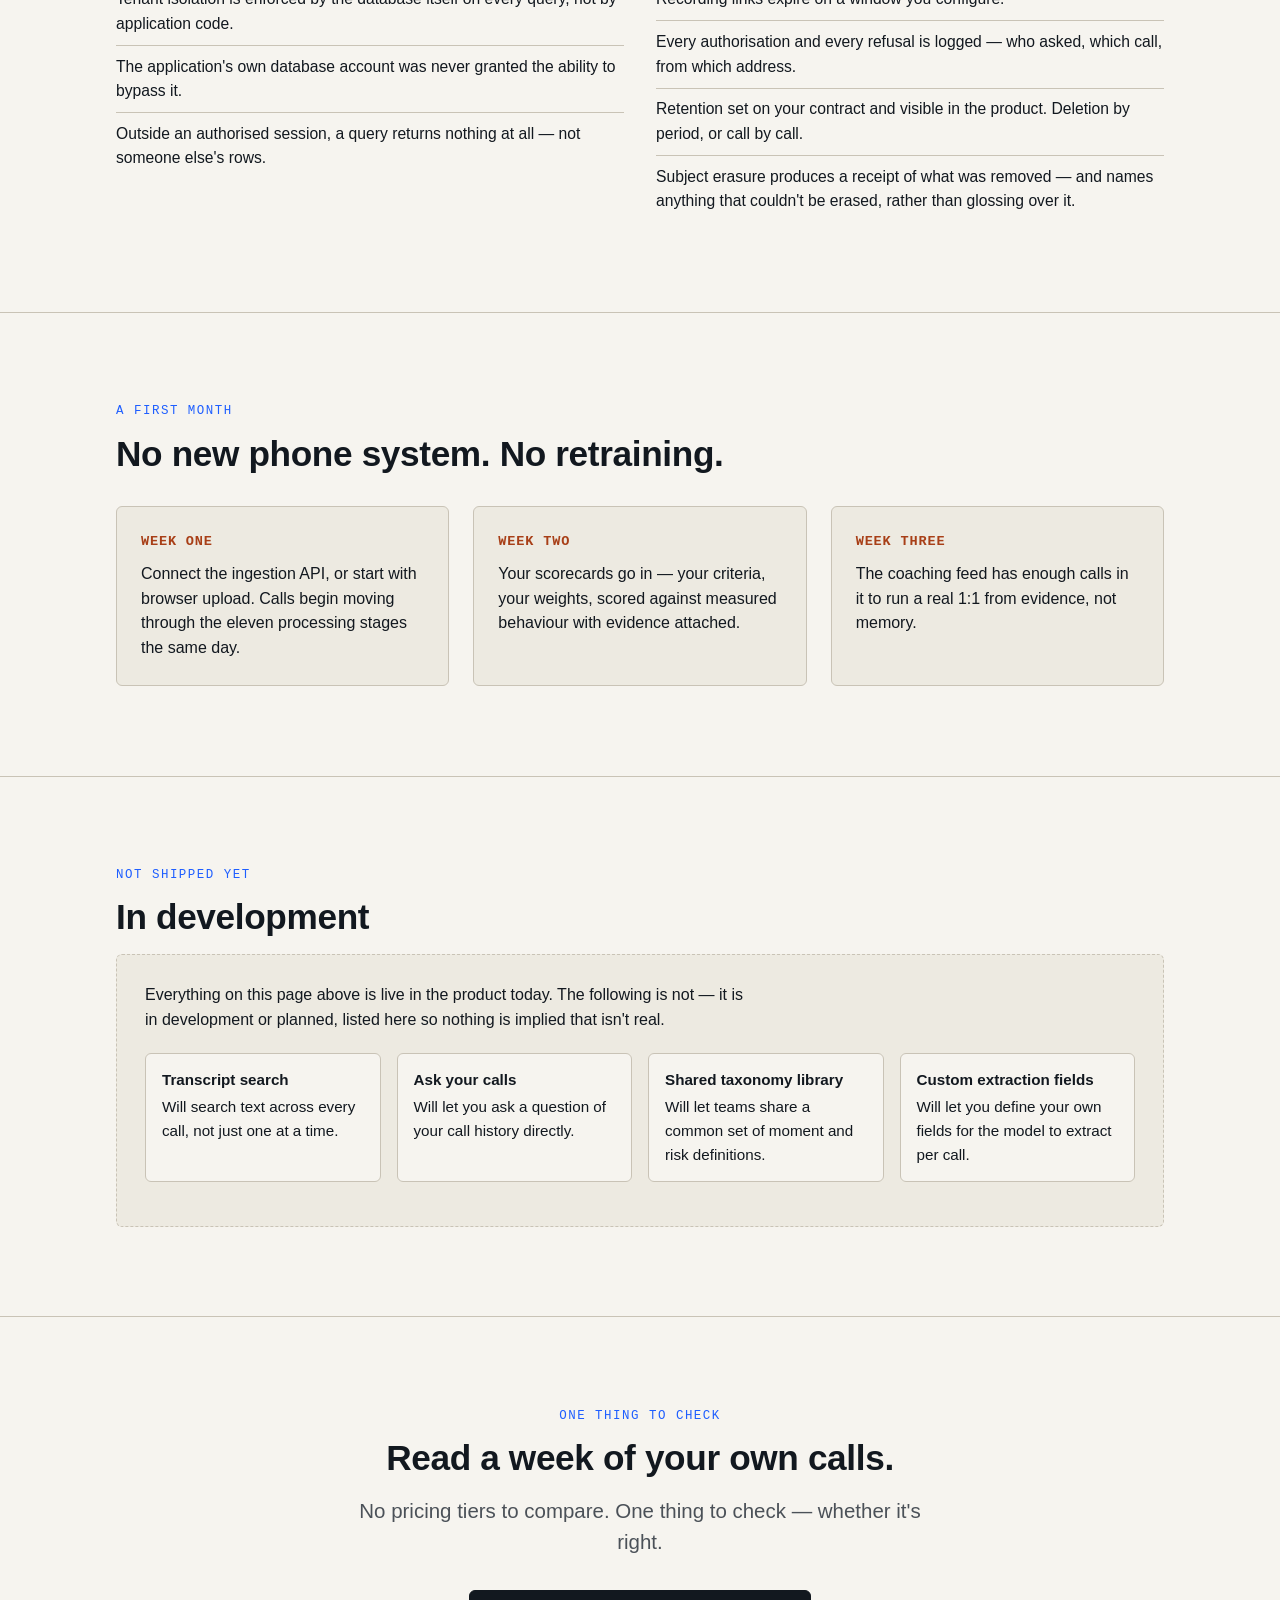
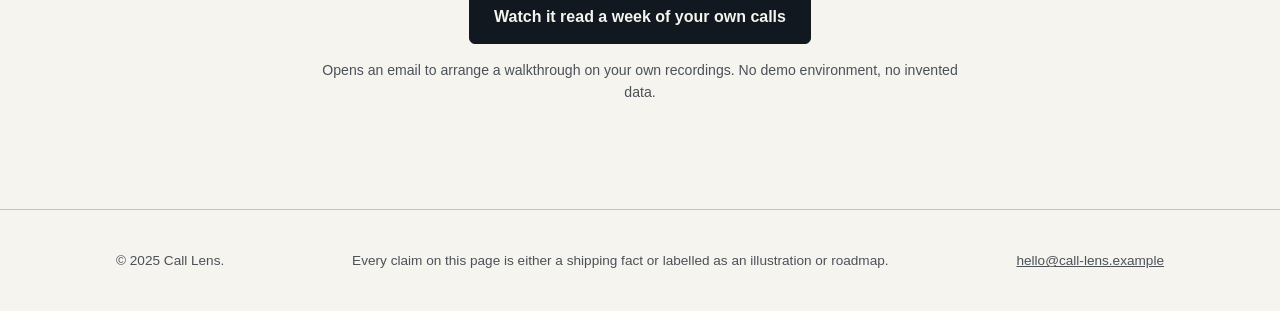
==== commit fb95b5fc: "Rebuild landing page as single self-contained file per new creative brief Replaces the multi-file v1" ====
--- a/index.html
+++ b/index.html
@@ -1,331 +1,661 @@
 <!DOCTYPE html>
-<html lang="en">
+<html lang="en" dir="ltr">
 <head>
-  <meta charset="UTF-8">
-  <meta name="viewport" content="width=device-width, initial-scale=1.0">
-  <title>Call Lens — Conversation Intelligence for Sales & Support Teams</title>
-  <meta name="description" content="Call Lens analyzes 100% of your sales and support calls, scores them against your guidelines, and delivers coaching recommendations operations managers can act on.">
-
-  <!-- Open Graph -->
-  <meta property="og:title" content="Call Lens — Conversation Intelligence for Sales & Support Teams">
-  <meta property="og:description" content="Analyze every call, score it against your guidelines, and turn insights into coaching your managers can act on.">
-  <meta property="og:type" content="website">
-
-  <link rel="icon" type="image/svg+xml" href="assets/img/favicon.svg">
-  <link rel="preconnect" href="https://fonts.googleapis.com">
-  <link rel="preconnect" href="https://fonts.gstatic.com" crossorigin>
-  <link href="https://fonts.googleapis.com/css2?family=Inter:wght@400;500;600;700&display=swap" rel="stylesheet">
-  <link rel="stylesheet" href="assets/css/styles.css">
+<meta charset="UTF-8">
+<meta name="viewport" content="width=device-width, initial-scale=1">
+<title>Call Lens — See every conversation. Gain every insight.</title>
+<meta name="description" content="Call Lens reads every recorded call, times every claim to the second, and tells you which ten need you today. Computed measures, timecoded coaching, no invented numbers.">
+<link rel="icon" href="data:image/svg+xml,%3Csvg xmlns='http://www.w3.org/2000/svg' viewBox='0 0 32 32'%3E%3Crect width='32' height='32' rx='6' fill='%2312181F'/%3E%3Cline x1='4' y1='20' x2='28' y2='20' stroke='%23F6F4EF' stroke-width='1.5'/%3E%3Ccircle cx='11' cy='20' r='2.6' fill='%231E5EFF'/%3E%3Ccircle cx='21' cy='20' r='2.6' fill='%23E8622C'/%3E%3C/svg%3E">
+<style>
+/* ============================================================
+   TOKENS — light palette on bare :root, dark redefines deltas only
+   ============================================================ */
+:root{
+  --ink:#12181F;
+  --paper:#F6F4EF;
+  --paper-raised:#EDEAE1;
+  --channel-a:#1E5EFF;
+  --channel-b:#E8622C;
+  --channel-b-text:#A83F17;
+  --line:#C9C3B6;
+  --flag:#9A1F18;
+  --ink-soft:#4B5158;
+  --focus:#1E5EFF;
+  --radius:6px;
+  --max-prose:44rem;
+  --max-wide:68rem;
+  --font-display: ui-sans-serif, "Helvetica Neue", Arial, sans-serif;
+  --font-body: -apple-system, "Segoe UI", Roboto, "Helvetica Neue", Arial, sans-serif;
+  --font-data: ui-monospace, "SF Mono", "Cascadia Code", "Roboto Mono", "Courier New", monospace;
+  color-scheme: light dark;
+}
+@media (prefers-color-scheme: dark){
+  :root{
+    --ink:#F1EEE6;
+    --paper:#0B0F14;
+    --paper-raised:#141B22;
+    --line:#2A3038;
+    --ink-soft:#A9AFB6;
+    --flag:#F0776C;
+    --channel-a:#5B8CFF;
+    --channel-b:#F08A55;
+    --channel-b-text:#F08A55;
+  }
+}
+
+*{box-sizing:border-box;}
+html{-webkit-text-size-adjust:100%;}
+body{
+  margin:0;
+  background:var(--paper);
+  color:var(--ink);
+  font-family:var(--font-body);
+  line-height:1.55;
+  overflow-x:hidden;
+}
+img,svg{max-width:100%;display:block;}
+a{color:var(--channel-a);}
+::selection{background:var(--channel-a);color:var(--paper);}
+
+.visually-hidden{
+  position:absolute;width:1px;height:1px;overflow:hidden;
+  clip:rect(0 0 0 0);white-space:nowrap;
+}
+
+.skip-link{
+  position:absolute;left:-9999px;top:0;
+  background:var(--channel-a);color:#fff;padding:.6rem 1rem;
+  z-index:100;border-radius:0 0 var(--radius) 0;
+}
+.skip-link:focus{left:0;}
+
+a:focus-visible,button:focus-visible,input:focus-visible,textarea:focus-visible,summary:focus-visible{
+  outline:3px solid var(--focus);
+  outline-offset:2px;
+  border-radius:2px;
+}
+
+/* ---------- Layout helpers ---------- */
+.wrap{max-width:var(--max-wide);margin-inline:auto;padding-inline:1.25rem;}
+.wrap-prose{max-width:var(--max-prose);margin-inline:auto;padding-inline:1.25rem;}
+section{padding-block:clamp(3rem,7vw,6rem);border-bottom:1px solid var(--line);}
+section:last-of-type{border-bottom:none;}
+.eyebrow{
+  font-family:var(--font-data);
+  font-variant-numeric:tabular-nums;
+  text-transform:uppercase;
+  letter-spacing:.12em;
+  font-size:.78rem;
+  color:var(--channel-a);
+  margin:0 0 .75rem;
+}
+h1,h2,h3{
+  font-family:var(--font-display);
+  font-weight:700;
+  letter-spacing:-0.01em;
+  margin:0 0 1rem;
+}
+h1{font-size:clamp(2rem,5.5vw,3.4rem);line-height:1.05;}
+h2{font-size:clamp(1.5rem,3.4vw,2.2rem);line-height:1.15;}
+h3{font-size:1.15rem;line-height:1.3;}
+p{margin:0 0 1rem;}
+.lede{font-size:clamp(1.05rem,1.6vw,1.3rem);color:var(--ink-soft);max-width:38rem;}
+
+.data{
+  font-family:var(--font-data);
+  font-variant-numeric:tabular-nums;
+}
+
+/* ---------- Buttons ---------- */
+.btn{
+  display:inline-flex;align-items:center;gap:.5rem;
+  font-family:var(--font-body);
+  font-weight:600;
+  font-size:1rem;
+  padding:.85rem 1.5rem;
+  border-radius:var(--radius);
+  text-decoration:none;
+  border:1.5px solid var(--ink);
+  background:var(--ink);
+  color:var(--paper);
+  transition:transform .15s ease, background-color .15s ease;
+}
+.btn:hover{background:var(--channel-a);border-color:var(--channel-a);}
+.btn:active{transform:translateY(1px);}
+.btn-ghost{
+  background:transparent;color:var(--ink);border-color:var(--line);
+}
+.btn-ghost:hover{background:var(--paper-raised);border-color:var(--ink);}
+
+/* ---------- Header ---------- */
+header.site{
+  position:sticky;top:0;z-index:50;
+  background:color-mix(in srgb, var(--paper) 92%, transparent);
+  backdrop-filter:blur(6px);
+  border-bottom:1px solid var(--line);
+}
+.nav{
+  display:flex;align-items:center;justify-content:space-between;
+  padding-block:.9rem;max-width:var(--max-wide);margin-inline:auto;padding-inline:1.25rem;
+}
+.brand{
+  display:flex;align-items:center;gap:.55rem;
+  font-family:var(--font-display);font-weight:700;font-size:1.1rem;
+  color:var(--ink);text-decoration:none;
+}
+.brand .mark{width:26px;height:16px;flex-shrink:0;}
+.nav-cta{font-size:.9rem;padding:.55rem 1.05rem;}
+
+/* ---------- Hero ---------- */
+.hero{
+  padding-block:clamp(3.5rem,9vw,7rem) clamp(2.5rem,6vw,4rem);
+}
+.hero-tag{
+  font-family:var(--font-data);
+  font-variant-numeric:tabular-nums;
+  letter-spacing:.06em;
+  font-size:.95rem;
+  color:var(--channel-a);
+  margin:0 0 1.1rem;
+}
+.hero-actions{display:flex;flex-wrap:wrap;gap:.9rem;margin-top:1.75rem;}
+
+/* ---------- Time axis component (shared) ---------- */
+.axis-scroll{
+  overflow-x:auto;
+  margin-top:2.5rem;
+  padding-bottom:.5rem;
+  scrollbar-color:var(--line) transparent;
+}
+.axis-svg{min-width:640px;width:100%;height:auto;display:block;}
+.axis-rail{stroke:var(--line);stroke-width:1.5;}
+.axis-tick{stroke:var(--line);stroke-width:1;}
+.axis-label{
+  font-family:var(--font-data);
+  font-variant-numeric:tabular-nums;
+  font-size:11px;
+  fill:var(--ink-soft);
+}
+.trace-a{stroke:var(--channel-a);stroke-width:1.6;fill:none;opacity:.75;}
+.trace-b{stroke:var(--channel-b);stroke-width:1.6;fill:none;opacity:.75;}
+.marker{fill:var(--paper);stroke:var(--ink);stroke-width:1.4;}
+.marker.risk{stroke:var(--flag);}
+.leader{stroke:var(--ink-soft);stroke-width:1;stroke-dasharray:2 3;}
+.playhead-group{transform:translateX(0);}
+.playhead-line{stroke:var(--ink);stroke-width:1.4;}
+.playhead-dot{fill:var(--ink);}
+
+@media (prefers-reduced-motion: no-preference){
+  .playhead-group{
+    animation:sweep 4.5s cubic-bezier(.4,0,.2,1) 1 both;
+  }
+  .find-1{animation:reveal .5s ease-out .6s both;}
+  .find-2{animation:reveal .5s ease-out 1.9s both;}
+  .find-3{animation:reveal .5s ease-out 2.9s both;}
+  .find-4{animation:reveal .5s ease-out 3.9s both;}
+}
+@media (prefers-reduced-motion: reduce){
+  .playhead-group{transform:translateX(560px);}
+}
+@keyframes sweep{
+  from{transform:translateX(0);}
+  to{transform:translateX(560px);}
+}
+@keyframes reveal{
+  from{opacity:0;transform:translateY(4px);}
+  to{opacity:1;transform:translateY(0);}
+}
+
+.axis-caption{
+  font-size:.85rem;color:var(--ink-soft);margin-top:.6rem;
+}
+
+/* ---------- Findings list (accessible, always-visible companion to SVG) ---------- */
+.findings-list{
+  list-style:none;margin:1.75rem 0 0;padding:0;
+  display:grid;gap:1rem;
+}
+.findings-list li{
+  display:grid;grid-template-columns:auto 1fr;gap:.9rem;
+  padding:.9rem 1rem;
+  background:var(--paper-raised);
+  border-radius:var(--radius);
+  border-inline-start:3px solid var(--channel-a);
+}
+.findings-list li.risk{border-inline-start-color:var(--flag);}
+.findings-list .tc{
+  font-family:var(--font-data);font-variant-numeric:tabular-nums;
+  font-weight:600;color:var(--ink);white-space:nowrap;
+}
+.findings-list .lbl{font-weight:600;display:block;margin-bottom:.15rem;}
+.findings-list .try{
+  display:block;margin-top:.4rem;font-size:.92rem;color:var(--ink-soft);
+}
+.findings-list .try b{color:var(--ink);font-weight:600;}
+
+/* ---------- Measures strip ---------- */
+.measures{
+  display:grid;grid-template-columns:repeat(auto-fit,minmax(11rem,1fr));
+  gap:1px;background:var(--line);
+  border:1px solid var(--line);border-radius:var(--radius);overflow:hidden;
+  margin-top:2rem;
+}
+.measure{background:var(--paper);padding:1.1rem 1.15rem;}
+.measure .num{
+  font-family:var(--font-data);font-variant-numeric:tabular-nums;
+  font-size:1.5rem;font-weight:700;display:block;
+}
+.measure .lbl{font-size:.82rem;color:var(--ink-soft);}
+
+.outcome-row{display:flex;gap:1.5rem;flex-wrap:wrap;margin-top:1.5rem;}
+.outcome-pill{
+  font-family:var(--font-data);font-variant-numeric:tabular-nums;
+  font-size:.85rem;border:1px solid var(--line);border-radius:999px;
+  padding:.4rem .9rem;display:inline-flex;gap:.4rem;align-items:center;
+}
+.outcome-pill .dot{width:8px;height:8px;border-radius:50%;background:var(--channel-a);}
+
+/* ---------- Trust list / two-col grid ---------- */
+.grid-2{display:grid;gap:2rem;grid-template-columns:1fr;}
+@media (min-width:820px){.grid-2{grid-template-columns:1fr 1fr;}}
+.fact-group h3{
+  font-family:var(--font-data);text-transform:uppercase;font-size:.9rem;
+  letter-spacing:.06em;color:var(--channel-a);margin-bottom:.85rem;font-weight:700;
+}
+.fact-group ul{margin:0;padding:0;list-style:none;}
+.fact-group li{
+  padding:.55rem 0;border-top:1px solid var(--line);font-size:.98rem;
+}
+.fact-group li:first-child{border-top:none;}
+
+/* ---------- Weeks ---------- */
+.weeks{display:grid;gap:1.5rem;grid-template-columns:1fr;margin-top:2rem;}
+@media (min-width:820px){.weeks{grid-template-columns:repeat(3,1fr);}}
+.week{
+  border:1px solid var(--line);border-radius:var(--radius);padding:1.5rem;
+  background:var(--paper-raised);
+}
+.week .wk-num{
+  font-family:var(--font-data);font-variant-numeric:tabular-nums;
+  color:var(--channel-b-text);font-weight:700;font-size:.85rem;
+  text-transform:uppercase;letter-spacing:.06em;display:block;margin-bottom:.6rem;
+}
+
+/* ---------- Roadmap ---------- */
+.roadmap-banner{
+  background:var(--paper-raised);
+  border:1px dashed var(--line);
+  border-radius:var(--radius);
+  padding:1.75rem;
+}
+.roadmap-list{
+  display:grid;grid-template-columns:repeat(auto-fit,minmax(13rem,1fr));
+  gap:1rem;margin-top:1.25rem;list-style:none;padding:0;
+}
+.roadmap-list li{
+  font-size:.95rem;padding:.9rem 1rem;background:var(--paper);
+  border-radius:var(--radius);border:1px solid var(--line);
+}
+.roadmap-list li b{display:block;margin-bottom:.25rem;}
+
+/* ---------- RTL proof block ---------- */
+.rtl-demo{
+  background:var(--ink);color:var(--paper);
+  border-radius:var(--radius);
+  padding:clamp(1.5rem,4vw,2.5rem);
+  margin-top:2rem;
+}
+.rtl-demo[dir="rtl"]{text-align:right;}
+.rtl-demo p{color:var(--paper);opacity:.92;font-size:1.05rem;}
+.rtl-demo .rtl-axis-wrap{margin-top:1.5rem;direction:ltr;overflow-x:auto;padding-bottom:.25rem;}
+.rtl-demo .rtl-axis-wrap svg{min-width:340px;}
+.rtl-note{
+  font-family:var(--font-data);font-size:.8rem;color:var(--channel-b);
+  text-transform:uppercase;letter-spacing:.06em;margin-top:1rem;direction:ltr;text-align:left;
+}
+
+/* ---------- Close ---------- */
+.close-section{text-align:center;}
+.close-section .lede{margin-inline:auto;}
+.close-actions{display:flex;justify-content:center;gap:1rem;flex-wrap:wrap;margin-top:2rem;}
+.close-note{margin-top:1rem;font-size:.88rem;color:var(--ink-soft);}
+
+/* ---------- Footer ---------- */
+footer.site{padding:2.5rem 0;border-top:1px solid var(--line);}
+footer.site .wrap{
+  display:flex;flex-wrap:wrap;gap:1rem;justify-content:space-between;
+  font-size:.85rem;color:var(--ink-soft);
+}
+footer.site a{color:var(--ink-soft);text-decoration:underline;}
+
+/* ---------- Small screens: guarantee no horizontal scroll on body ---------- */
+@media (max-width:400px){
+  h1{font-size:1.85rem;}
+  .measures{grid-template-columns:repeat(auto-fit,minmax(9rem,1fr));}
+}
+
+/* ---------- Illustration caption ---------- */
+.illus-note{
+  font-size:.82rem;color:var(--ink-soft);
+  border-inline-start:2px solid var(--channel-b);
+  padding-inline-start:.7rem;margin:0 0 1.5rem;
+}
+</style>
 </head>
 <body>
-  <a class="skip-link" href="#main-content">Skip to main content</a>
-
-  <!-- ================= HEADER / NAV ================= -->
-  <header class="site-header">
-    <div class="container nav">
-      <a class="brand" href="#top">
-        <img src="assets/img/favicon.svg" alt="" width="28" height="28">
-        <span>Call Lens</span>
-      </a>
-
-      <nav class="nav-links" aria-label="Primary">
-        <a href="#features">Product</a>
-        <a href="#how-it-works">How It Works</a>
-        <a href="#coaching">Coaching</a>
-      </nav>
-
-      <a class="btn btn-primary nav-cta" href="#demo">Request a Demo</a>
-
-      <button class="nav-toggle" aria-label="Toggle menu" aria-expanded="false" aria-controls="mobile-menu">
-        <svg viewBox="0 0 24 24" fill="none" stroke="currentColor" stroke-width="2" stroke-linecap="round" aria-hidden="true">
-          <line x1="3" y1="6" x2="21" y2="6"></line>
-          <line x1="3" y1="12" x2="21" y2="12"></line>
-          <line x1="3" y1="18" x2="21" y2="18"></line>
+<a class="skip-link" href="#main">Skip to content</a>
+
+<header class="site">
+  <nav class="nav" aria-label="Primary">
+    <a class="brand" href="#top">
+      <svg class="mark" viewBox="0 0 32 20" aria-hidden="true">
+        <line x1="1" y1="10" x2="31" y2="10" stroke="var(--line)" stroke-width="1.5"/>
+        <circle cx="11" cy="10" r="4" fill="none" stroke="var(--channel-a)" stroke-width="2"/>
+        <circle cx="23" cy="10" r="4" fill="none" stroke="var(--channel-b)" stroke-width="2"/>
+      </svg>
+      Call Lens
+    </a>
+    <a class="btn nav-cta" href="#close">Watch it read a week of your own calls</a>
+  </nav>
+</header>
+
+<main id="main">
+
+  <!-- 1. HERO -->
+  <section class="hero" id="top" aria-labelledby="hero-h1">
+    <div class="wrap">
+      <p class="hero-tag data">See every conversation. Gain every insight.</p>
+      <h1 id="hero-h1">Every call is recorded.<br>Almost none are read.</h1>
+      <p class="lede">Call Lens reads all of them, times every claim to the second, and tells you which ten need you today.</p>
+      <div class="hero-actions">
+        <a class="btn" href="#close">Watch it read a week of your own calls</a>
+        <a class="btn btn-ghost" href="#one-call">See what comes back from one call</a>
+      </div>
+
+      <p class="visually-hidden" id="hero-axis-desc">Illustration: a horizontal timeline representing a call, with two speaker channels and three example findings marked at their timecodes.</p>
+      <div class="axis-scroll">
+        <svg class="axis-svg" viewBox="0 0 680 190" role="img" aria-labelledby="hero-axis-desc" preserveAspectRatio="xMinYMid meet">
+          <line class="axis-rail" x1="20" y1="140" x2="660" y2="140"/>
+          <g class="axis-label">
+            <text x="20" y="160">00:00</text>
+            <text x="180" y="160">00:45</text>
+            <text x="340" y="160">01:30</text>
+            <text x="500" y="160">02:15</text>
+            <text x="620" y="160">03:00</text>
+          </g>
+          <g class="axis-tick">
+            <line x1="20" y1="134" x2="20" y2="146"/>
+            <line x1="180" y1="134" x2="180" y2="146"/>
+            <line x1="340" y1="134" x2="340" y2="146"/>
+            <line x1="500" y1="134" x2="500" y2="146"/>
+            <line x1="660" y1="134" x2="660" y2="146"/>
+          </g>
+          <path class="trace-a" d="M20,110 Q60,95 100,112 T220,108 T340,115 T460,105 T580,112 T660,108"/>
+          <path class="trace-b" d="M20,125 Q80,132 140,120 T280,128 T420,118 T560,126 T660,120"/>
+
+          <g class="find-1">
+            <line class="leader" x1="150" y1="140" x2="150" y2="55"/>
+            <circle class="marker" cx="150" cy="140" r="5"/>
+            <text class="axis-label" x="160" y="45">01:12 competitor mentioned</text>
+          </g>
+          <g class="find-2">
+            <line class="leader" x1="330" y1="140" x2="330" y2="80"/>
+            <circle class="marker risk" cx="330" cy="140" r="5"/>
+            <text class="axis-label" x="340" y="70">02:03 sentiment drop</text>
+          </g>
+          <g class="find-3">
+            <line class="leader" x1="470" y1="140" x2="470" y2="55"/>
+            <circle class="marker" cx="470" cy="140" r="5"/>
+            <text class="axis-label" x="480" y="45">02:44 no next step agreed</text>
+          </g>
+
+          <g class="playhead-group">
+            <line class="playhead-line" x1="20" y1="90" x2="20" y2="150"/>
+            <circle class="playhead-dot" cx="20" cy="90" r="4"/>
+          </g>
         </svg>
-      </button>
-    </div>
-
-    <div class="mobile-menu" id="mobile-menu">
-      <a href="#features">Product</a>
-      <a href="#how-it-works">How It Works</a>
-      <a href="#coaching">Coaching</a>
-      <a class="btn btn-primary" href="#demo">Request a Demo</a>
-    </div>
-  </header>
-
-  <main id="main-content">
-    <!-- ================= HERO ================= -->
-    <section class="hero" id="top">
-      <div class="container hero-grid">
-        <div class="hero-copy">
-          <p class="eyebrow">Conversation Intelligence for Revenue &amp; Support Teams</p>
-          <h1>Know What Happened On Every Call.</h1>
-          <p class="section-sub">Call Lens analyzes 100% of your sales and support calls, scores them against your guidelines, and hands your managers coaching recommendations — automatically.</p>
-          <div class="hero-actions">
-            <a class="btn btn-primary" href="#demo">See Your Calls Analyzed — Book a Demo</a>
-            <a class="btn btn-secondary" href="#how-it-works">Watch a 2-Min Overview</a>
-          </div>
-          <p class="hero-trust">Built for operations, sales, and support leaders who coach at scale.</p>
-        </div>
-        <div class="hero-visual reveal">
-          <div class="glow" aria-hidden="true"></div>
-          <img src="assets/img/dashboard-mockup.svg" alt="Sample Call Lens dashboard showing a call score of 87, talk-time ratio, sentiment trend, and a coaching recommendation card" width="560" height="420">
-        </div>
-      </div>
-    </section>
-
-    <!-- ================= STATS STRIP ================= -->
-    <section class="section section-light" aria-label="Illustrative outcomes">
-      <div class="container">
-        <div class="stats-strip reveal">
-          <div>
-            <div class="stat-value">100%</div>
-            <div class="stat-label">of calls reviewed, not just a sample</div>
-          </div>
-          <div>
-            <div class="stat-value">5 min</div>
-            <div class="stat-label">to prep a coaching conversation</div>
-          </div>
-          <div>
-            <div class="stat-value">1 score</div>
-            <div class="stat-label">per call, tied to your own guidelines</div>
-          </div>
-          <div>
-            <div class="stat-value">Real-time</div>
-            <div class="stat-label">risk &amp; sentiment alerts</div>
-          </div>
-        </div>
-      </div>
-    </section>
-
-    <!-- ================= FEATURES / METRICS ================= -->
-    <section class="section section-tinted" id="features">
-      <div class="container">
-        <div class="section-head reveal">
-          <p class="eyebrow">What Call Lens Does</p>
-          <h2>Every Call, Scored. Every Insight, Actionable.</h2>
-          <p class="section-sub">From raw audio to coaching-ready insight — automatically, consistently, at scale.</p>
-        </div>
-
-        <div class="features-grid">
-          <article class="feature-card reveal">
-            <div class="feature-icon" aria-hidden="true">
-              <svg viewBox="0 0 24 24" fill="none" stroke="currentColor" stroke-width="2" stroke-linecap="round" stroke-linejoin="round"><path d="M3 3v18h18"/><path d="M7 15l4-4 3 3 5-6"/></svg>
-            </div>
-            <h3>Full-Funnel Call Analytics</h3>
-            <p>Every call is transcribed and analyzed for talk-time ratio, sentiment trend, silence gaps, and pacing — so you see patterns manual spot-checks always miss.</p>
-          </article>
-
-          <article class="feature-card reveal">
-            <div class="feature-icon" aria-hidden="true">
-              <svg viewBox="0 0 24 24" fill="none" stroke="currentColor" stroke-width="2" stroke-linecap="round" stroke-linejoin="round"><circle cx="11" cy="11" r="7"/><line x1="21" y1="21" x2="16.65" y2="16.65"/></svg>
-            </div>
-            <h3>Automatic Insight Extraction</h3>
-            <p>Call Lens surfaces objections, competitor mentions, risk signals, and commitments the moment they happen — no more digging through call recordings.</p>
-          </article>
-
-          <article class="feature-card reveal">
-            <div class="feature-icon" aria-hidden="true">
-              <svg viewBox="0 0 24 24" fill="none" stroke="currentColor" stroke-width="2" stroke-linecap="round" stroke-linejoin="round"><path d="M9 11l3 3L22 4"/><path d="M21 12v7a2 2 0 01-2 2H5a2 2 0 01-2-2V5a2 2 0 012-2h11"/></svg>
-            </div>
-            <h3>Guideline-Based Scoring</h3>
-            <p>Score every call against your own playbook and compliance checklist — not a generic template — so scores reflect what actually matters to your org.</p>
-          </article>
-
-          <article class="feature-card reveal">
-            <div class="feature-icon" aria-hidden="true">
-              <svg viewBox="0 0 24 24" fill="none" stroke="currentColor" stroke-width="2" stroke-linecap="round" stroke-linejoin="round"><path d="M17 21v-2a4 4 0 00-4-4H5a4 4 0 00-4 4v2"/><circle cx="9" cy="7" r="4"/><path d="M23 21v-2a4 4 0 00-3-3.87"/><path d="M16 3.13a4 4 0 010 7.75"/></svg>
-            </div>
-            <h3>Built-In Coaching Workflows</h3>
-            <p>Each scored call generates a specific, evidence-backed coaching recommendation your managers can act on in minutes, not hours.</p>
-          </article>
-
-          <article class="feature-card reveal">
-            <div class="feature-icon" aria-hidden="true">
-              <svg viewBox="0 0 24 24" fill="none" stroke="currentColor" stroke-width="2" stroke-linecap="round" stroke-linejoin="round"><path d="M3 3v18h18"/><rect x="7" y="12" width="3" height="6"/><rect x="12" y="8" width="3" height="10"/><rect x="17" y="5" width="3" height="13"/></svg>
-            </div>
-            <h3>Team &amp; Rep-Level Trends</h3>
-            <p>Track guideline compliance and coaching impact over time, by rep, team, or guideline — so you can prove what coaching is working.</p>
-          </article>
-
-          <article class="feature-card reveal">
-            <div class="feature-icon" aria-hidden="true">
-              <svg viewBox="0 0 24 24" fill="none" stroke="currentColor" stroke-width="2" stroke-linecap="round" stroke-linejoin="round"><path d="M10.29 3.86L1.82 18a2 2 0 001.71 3h16.94a2 2 0 001.71-3L13.71 3.86a2 2 0 00-3.42 0z"/><line x1="12" y1="9" x2="12" y2="13"/><line x1="12" y1="17" x2="12.01" y2="17"/></svg>
-            </div>
-            <h3>Real-Time Risk Alerts</h3>
-            <p>Get flagged immediately when a call shows a sentiment dip, missed disclosure, or escalation risk — before it becomes a bigger problem.</p>
-          </article>
-        </div>
-      </div>
-    </section>
-
-    <!-- ================= HOW IT WORKS ================= -->
-    <section class="section section-light" id="how-it-works">
-      <div class="container">
-        <div class="section-head center reveal">
-          <p class="eyebrow">How It Works</p>
-          <h2>From Recording to Recommendation in Minutes</h2>
-        </div>
-
-        <div class="workflow-wrap reveal">
-          <img src="assets/img/workflow-diagram.svg" alt="Five step workflow: Ingest, Transcribe and Analyze, Score, Extract Insights, Deliver Coaching" width="1120" height="220">
-        </div>
-
-        <ol class="workflow-mobile-list reveal">
-          <li class="workflow-step">
-            <span class="num">1</span>
-            <div><h3>Ingest</h3><p>Call Lens connects to your dialer, contact center, or conferencing tool and ingests every recorded call automatically.</p></div>
-          </li>
-          <li class="workflow-step">
-            <span class="num">2</span>
-            <div><h3>Transcribe &amp; Analyze</h3><p>AI transcribes each call and analyzes language, tone, and structure against your defined guidelines.</p></div>
-          </li>
-          <li class="workflow-step">
-            <span class="num">3</span>
-            <div><h3>Score</h3><p>Every call receives a guideline compliance score plus flagged metrics (talk ratio, sentiment, key moments).</p></div>
-          </li>
-          <li class="workflow-step">
-            <span class="num">4</span>
-            <div><h3>Extract Insights</h3><p>Objections, risks, and coaching-relevant moments are tagged and surfaced automatically.</p></div>
-          </li>
-          <li class="workflow-step">
-            <span class="num">5</span>
-            <div><h3>Deliver Coaching</h3><p>Managers receive a ready-to-use coaching recommendation, linked to the exact moment in the call.</p></div>
-          </li>
-        </ol>
-      </div>
-    </section>
-
-    <!-- ================= COACHING FOR OPS MANAGERS ================= -->
-    <section class="section section-dark" id="coaching">
-      <div class="container coaching-layout">
-        <div class="section-head reveal">
-          <p class="eyebrow">For Operations Managers</p>
-          <h2>Coach With Evidence, Not Guesswork</h2>
-          <p class="coaching-narrative">Operations managers don't have time to listen to every call — but they're still accountable for every outcome. Call Lens turns that gap into an advantage: every call is scored against your guidelines automatically, and every score comes with the exact transcript moment behind it. Instead of generic feedback, managers open 1:1s with specific, evidence-backed coaching recommendations — turning call review from a bottleneck into a five-minute prep step.</p>
-        </div>
-
-        <div class="coaching-cards">
-          <div class="coaching-card reveal">
-            <h3>Missed Objection Handling</h3>
-            <p>Call Lens flags that a rep skipped the pricing-objection framework on 3 calls this week, with the exact transcript excerpt and a suggested talking-point refresher.</p>
-          </div>
-          <div class="coaching-card reveal">
-            <h3>Sentiment Dip Detected</h3>
-            <p>A support call shows customer sentiment dropping sharply mid-call. Call Lens timestamps the moment and recommends a de-escalation coaching point for the next 1:1.</p>
-          </div>
-          <div class="coaching-card reveal">
-            <h3>Talk-Time Imbalance</h3>
-            <p>A rep is talking 80% of the call. Call Lens flags the imbalance against your guideline benchmark and recommends a discovery-questions coaching drill.</p>
-          </div>
-        </div>
-      </div>
-    </section>
-
-    <!-- ================= LEAD CAPTURE / DEMO CTA ================= -->
-    <section class="section cta-section" id="demo">
-      <div class="container cta-layout">
-        <div class="cta-copy reveal">
-          <p class="eyebrow">Request a Demo</p>
-          <h2>See Call Lens On Your Own Calls</h2>
-          <p class="section-sub">Book a 20-minute walkthrough — we'll show guideline scoring and coaching recommendations using a sample call from your industry.</p>
-          <p class="privacy-note">We only use your info to schedule your demo. No spam, ever.</p>
-        </div>
-
-        <form class="lead-form reveal" id="demo-request-form" novalidate>
-          <h3 class="visually-hidden">Demo request form</h3>
-
-          <div id="form-status" class="form-status" aria-live="polite"></div>
-
-          <div class="field">
-            <label for="name">Full Name <span class="required" aria-hidden="true">*</span></label>
-            <input type="text" id="name" name="name" autocomplete="name" required aria-describedby="name-error">
-            <span class="error-text" id="name-error" data-error-for="name"></span>
-          </div>
-
-          <div class="form-row two-col">
-            <div class="field">
-              <label for="email">Work Email <span class="required" aria-hidden="true">*</span></label>
-              <input type="email" id="email" name="email" autocomplete="email" required aria-describedby="email-error">
-              <span class="error-text" id="email-error" data-error-for="email"></span>
-            </div>
-            <div class="field">
-              <label for="company">Company <span class="required" aria-hidden="true">*</span></label>
-              <input type="text" id="company" name="company" autocomplete="organization" required aria-describedby="company-error">
-              <span class="error-text" id="company-error" data-error-for="company"></span>
-            </div>
-          </div>
-
-          <div class="form-row two-col">
-            <div class="field">
-              <label for="teamSize">Team Size <span class="required" aria-hidden="true">*</span></label>
-              <select id="teamSize" name="teamSize" required aria-describedby="teamSize-error">
-                <option value="">Select…</option>
-                <option value="1-10">1–10</option>
-                <option value="11-50">11–50</option>
-                <option value="51-200">51–200</option>
-                <option value="201+">201+</option>
-              </select>
-              <span class="error-text" id="teamSize-error" data-error-for="teamSize"></span>
-            </div>
-            <div class="field">
-              <label for="phone">Phone (optional)</label>
-              <input type="tel" id="phone" name="phone" autocomplete="tel" aria-describedby="phone-error">
-              <span class="error-text" id="phone-error" data-error-for="phone"></span>
-            </div>
-          </div>
-
-          <button type="submit" class="btn btn-primary btn-block">Request My Demo</button>
-        </form>
-      </div>
-    </section>
-  </main>
-
-  <!-- ================= FOOTER ================= -->
-  <footer class="site-footer">
-    <div class="container">
-      <div class="footer-grid">
-        <div class="footer-brand">
-          <a class="brand" href="#top">
-            <img src="assets/img/favicon.svg" alt="" width="28" height="28">
-            <span>Call Lens</span>
-          </a>
-          <p>Conversation Intelligence for teams that coach at scale.</p>
-        </div>
-
-        <div class="footer-col">
-          <h4>Product</h4>
+      </div>
+      <p class="axis-caption">Illustration of the output, not a customer's call.</p>
+    </div>
+  </section>
+
+  <!-- 2. WHAT COMES BACK FROM ONE CALL -->
+  <section id="one-call" aria-labelledby="one-call-h2">
+    <div class="wrap">
+      <p class="eyebrow">One three-minute call, read in full</p>
+      <h2 id="one-call-h2">This is what comes back — the whole product is in this block.</h2>
+      <p class="illus-note">Illustration of the output for one call. Not a customer's data.</p>
+
+      <ol class="findings-list">
+        <li>
+          <span class="tc data">00:04</span>
+          <span>
+            <span class="lbl">Lead-in silence</span>
+            Four seconds before either side speaks.
+          </span>
+        </li>
+        <li>
+          <span class="tc data">00:47</span>
+          <span>
+            <span class="lbl">First response</span>
+            Employee responds 47 seconds in.
+          </span>
+        </li>
+        <li class="risk">
+          <span class="tc data">01:12</span>
+          <span>
+            <span class="lbl">Coaching moment — competitor mentioned</span>
+            Customer names a competitor's price. Employee moves on without addressing it.
+            <span class="try"><b>Try instead:</b> "What's making you consider them alongside us?"</span>
+          </span>
+        </li>
+        <li class="risk">
+          <span class="tc data">02:44</span>
+          <span>
+            <span class="lbl">Coaching moment — no next step agreed</span>
+            Call ends without a date, a task, or a name attached to either.
+          </span>
+        </li>
+      </ol>
+
+      <div class="outcome-row" role="list" aria-label="Call outcome and sentiment">
+        <span class="outcome-pill data" role="listitem"><span class="dot" aria-hidden="true"></span>Outcome: follow-up agreed</span>
+        <span class="outcome-pill data" role="listitem"><span class="dot" aria-hidden="true" style="background:var(--flag)"></span>Sentiment: 2 of 5, trending down after 01:12</span>
+      </div>
+
+      <div class="measures" role="list" aria-label="Selected computed measures for this call">
+        <div class="measure" role="listitem"><span class="num data">71 / 29</span><span class="lbl">Talk ratio, employee / other</span></div>
+        <div class="measure" role="listitem"><span class="num data">00:47</span><span class="lbl">First response time</span></div>
+        <div class="measure" role="listitem"><span class="num data">00:58</span><span class="lbl">Longest employee streak</span></div>
+        <div class="measure" role="listitem"><span class="num data">2</span><span class="lbl">Open questions asked</span></div>
+        <div class="measure" role="listitem"><span class="num data">164</span><span class="lbl">Employee words per minute</span></div>
+      </div>
+
+      <p style="margin-top:2rem;max-width:38rem;">Every judgment above carries the second it came from. In the product, clicking any of them plays the two seconds that support it — you read the page, then hear the moment, not the other way around.</p>
+    </div>
+  </section>
+
+  <!-- 3. WHY THE NUMBERS ARE TRUSTWORTHY -->
+  <section aria-labelledby="trustworthy-h2">
+    <div class="wrap-prose">
+      <p class="eyebrow">Computed, not guessed</p>
+      <h2 id="trustworthy-h2">A model would move these between runs. These don't move.</h2>
+      <p>Word-level timings make silence, overlap and response speed measurable, not estimated. The twenty-two measures Call Lens computes are calculated the same way every time — reproducible, and defensible in a performance review. A rep can't argue with a number that doesn't change when you rerun it.</p>
+      <ul>
+        <li>When a measure can't be taken, the call names the reason and is excluded from averages — never counted as zero.</li>
+        <li>Citations are checked against the real transcript before they're stored. A claim pointing at a second that doesn't exist is refused, not shown.</li>
+        <li>Re-running a call adds a version. It never overwrites what a decision was already made on.</li>
+      </ul>
+    </div>
+  </section>
+
+  <!-- 4. WHAT IT DOES ON EVERY CALL, AUTOMATICALLY -->
+  <section aria-labelledby="inventory-h2">
+    <div class="wrap">
+      <p class="eyebrow">On every call, automatically</p>
+      <h2 id="inventory-h2">The inventory</h2>
+      <div class="grid-2">
+        <div class="fact-group">
+          <h3>Capture</h3>
           <ul>
-            <li><a href="#features">Features</a></li>
-            <li><a href="#how-it-works">How It Works</a></li>
-            <li><a href="#coaching">Coaching</a></li>
+            <li>An ingestion API for your dialler or contact-centre platform, or browser upload — MP3, M4A, AAC, WAV, WebM, OGG, FLAC, up to 200MB or 60 minutes.</li>
+            <li>Idempotent submission: a retrying integration cannot create the same call twice.</li>
+            <li>Eleven named processing stages, each visible as pending, running, succeeded, failed or skipped. When one stops, the call says which and why.</li>
+            <li>Audio normalised before analysis; a waveform rendered for the whole call; the player jumps straight to any cited second.</li>
           </ul>
         </div>
-
-        <div class="footer-col">
-          <h4>Company</h4>
+        <div class="fact-group">
+          <h3>Speech and speakers</h3>
           <ul>
-            <li><a href="#top">About</a></li>
-            <li><a href="mailto:hello@calllens.ai">Contact</a></li>
+            <li>Word-level timings — what makes silence, overlap and response speed measurable rather than estimated.</li>
+            <li>United States English and Arabic dialects — Egyptian, Saudi and Emirati — handled natively, not flattened into generic Arabic. See the block below.</li>
+            <li>True dual-channel speaker separation. The employee is identified by name — never "speaker 1".</li>
+            <li>One-click correction when the wrong speaker was marked; every measure recomputes.</li>
           </ul>
         </div>
-
-        <div class="footer-col">
-          <h4>Legal</h4>
+        <div class="fact-group">
+          <h3>Coaching</h3>
           <ul>
-            <li><a href="#">Privacy Policy</a></li>
-            <li><a href="#">Terms of Service</a></li>
+            <li>Seven moment types: coachable, risk, missed close, no next step agreed, strong discovery, price pushback, competitor mentioned.</li>
+            <li>Each moment carries a "try instead" line — a concrete alternative sentence, not a grade.</li>
+            <li>Risks typed — churn, compliance, competitor, pricing, expectations — and graded low, medium or high.</li>
+            <li>One org-wide feed, filterable by rep, date range, moment type and severity, with totals before you open anything.</li>
           </ul>
         </div>
-      </div>
-
-      <div class="footer-bottom">
-        <span>© 2025 Call Lens. All rights reserved.</span>
-        <span>hello@calllens.ai</span>
-      </div>
-    </div>
-  </footer>
-
-  <script src="assets/js/main.js"></script>
+        <div class="fact-group">
+          <h3>Scoring</h3>
+          <ul>
+            <li>Your own scorecard templates — your criteria, your weights, not a generic one.</li>
+            <li>Scored automatically against measured behaviour, with criterion-level evidence.</li>
+            <li>Honest partial scoring: it reports how many criteria could be evaluated and withholds a total when none could.</li>
+            <li>Changing a scorecard never rewrites scores already given.</li>
+          </ul>
+        </div>
+      </div>
+
+      <div class="rtl-demo" lang="ar" dir="rtl">
+        <p>يستمع كول لينس إلى المحادثات باللهجة المصرية والسعودية والإماراتية كلهجات فعلية، لا كعربية عامة. كل ملاحظة تحمل توقيتها بالثواني، وهذا التوقيت لا يتغير اتجاهه أبدًا — لأن الزمن لا يسير إلى الخلف بأي لغة.</p>
+        <div class="rtl-axis-wrap">
+          <svg class="axis-svg" viewBox="0 0 420 90" role="img" aria-label="Illustration: a call timeline inside a right-to-left layout, where the timeline itself still runs left to right." preserveAspectRatio="xMinYMid meet">
+            <line class="axis-rail" x1="15" y1="55" x2="405" y2="55" style="stroke:rgba(246,244,239,.4)"/>
+            <g class="axis-label" style="fill:rgba(246,244,239,.75)">
+              <text x="15" y="75">00:00</text>
+              <text x="185" y="75">01:00</text>
+              <text x="365" y="75">02:00</text>
+            </g>
+            <circle cx="120" cy="55" r="5" fill="none" stroke="var(--channel-a)" stroke-width="2"/>
+            <circle cx="290" cy="55" r="5" fill="none" stroke="var(--channel-b)" stroke-width="2"/>
+          </svg>
+        </div>
+        <p class="rtl-note data">RTL layout · LTR time axis, by design</p>
+        <p class="visually-hidden" lang="en">English translation for screen readers: Call Lens listens in Egyptian, Saudi and Emirati dialect as dialect, not generic Arabic. Every finding still carries its second, and that timecode never changes direction — because time doesn't run backwards in any language.</p>
+      </div>
+    </div>
+  </section>
+
+  <!-- 5. WHAT CHANGES IN A MANAGER'S WEEK -->
+  <section aria-labelledby="week-h2">
+    <div class="wrap-prose">
+      <p class="eyebrow">The coverage argument</p>
+      <h2 id="week-h2">The same hours. Five times the calls.</h2>
+      <p>A call reviewed by ear runs in real time. A call reviewed in Call Lens is a summary, five judgments and the flagged moments, each with a timecode: read the page, play the two seconds that matter.</p>
+      <p>Eight calls a person a month, reviewed by ear, or forty, reviewed this way — the same management time. Run it on your own numbers: <strong class="data">5× coverage, roughly the same hours.</strong> Or hold coverage flat and take the hours back instead.</p>
+      <ul>
+        <li>One org-wide coaching feed, filterable by rep, date, moment type and severity — totals and high-severity counts before you open anything.</li>
+        <li>A signed webhook to your CRM as each call completes, with delivery history and a readiness check before you switch it on.</li>
+        <li>CSV export of any filtered call list.</li>
+      </ul>
+    </div>
+  </section>
+
+  <!-- 6. TRUST -->
+  <section aria-labelledby="trust-h2">
+    <div class="wrap">
+      <p class="eyebrow">Trust</p>
+      <h2 id="trust-h2">What isolation actually means here</h2>
+      <div class="grid-2">
+        <div class="fact-group">
+          <h3>Isolation</h3>
+          <ul>
+            <li>Tenant isolation is enforced by the database itself on every query, not by application code.</li>
+            <li>The application's own database account was never granted the ability to bypass it.</li>
+            <li>Outside an authorised session, a query returns nothing at all — not someone else's rows.</li>
+          </ul>
+        </div>
+        <div class="fact-group">
+          <h3>Recordings and retention</h3>
+          <ul>
+            <li>Recording links expire on a window you configure.</li>
+            <li>Every authorisation and every refusal is logged — who asked, which call, from which address.</li>
+            <li>Retention set on your contract and visible in the product. Deletion by period, or call by call.</li>
+            <li>Subject erasure produces a receipt of what was removed — and names anything that couldn't be erased, rather than glossing over it.</li>
+          </ul>
+        </div>
+      </div>
+    </div>
+  </section>
+
+  <!-- 7. A FIRST MONTH -->
+  <section aria-labelledby="month-h2">
+    <div class="wrap">
+      <p class="eyebrow">A first month</p>
+      <h2 id="month-h2">No new phone system. No retraining.</h2>
+      <div class="weeks">
+        <div class="week">
+          <span class="wk-num">Week one</span>
+          <p style="margin:0;">Connect the ingestion API, or start with browser upload. Calls begin moving through the eleven processing stages the same day.</p>
+        </div>
+        <div class="week">
+          <span class="wk-num">Week two</span>
+          <p style="margin:0;">Your scorecards go in — your criteria, your weights, scored against measured behaviour with evidence attached.</p>
+        </div>
+        <div class="week">
+          <span class="wk-num">Week three</span>
+          <p style="margin:0;">The coaching feed has enough calls in it to run a real 1:1 from evidence, not memory.</p>
+        </div>
+      </div>
+    </div>
+  </section>
+
+  <!-- 8. IN DEVELOPMENT -->
+  <section aria-labelledby="roadmap-h2">
+    <div class="wrap">
+      <p class="eyebrow">Not shipped yet</p>
+      <h2 id="roadmap-h2">In development</h2>
+      <div class="roadmap-banner">
+        <p style="margin:0;max-width:38rem;">Everything on this page above is live in the product today. The following is not — it is in development or planned, listed here so nothing is implied that isn't real.</p>
+        <ul class="roadmap-list">
+          <li><b>Transcript search</b>Will search text across every call, not just one at a time.</li>
+          <li><b>Ask your calls</b>Will let you ask a question of your call history directly.</li>
+          <li><b>Shared taxonomy library</b>Will let teams share a common set of moment and risk definitions.</li>
+          <li><b>Custom extraction fields</b>Will let you define your own fields for the model to extract per call.</li>
+        </ul>
+      </div>
+    </div>
+  </section>
+
+  <!-- 9. CLOSE -->
+  <section class="close-section" id="close" aria-labelledby="close-h2">
+    <div class="wrap-prose">
+      <p class="eyebrow">One thing to check</p>
+      <h2 id="close-h2">Read a week of your own calls.</h2>
+      <p class="lede">No pricing tiers to compare. One thing to check — whether it's right.</p>
+      <div class="close-actions">
+        <a class="btn" href="mailto:hello@call-lens.example?subject=Show%20me%20my%20own%20calls&body=We%27d%20like%20to%20see%20Call%20Lens%20read%20a%20week%20of%20our%20own%20calls.%0A%0ACompany%3A%0ATeam%20size%3A%0APhone%20system%20or%20recording%20source%3A">Watch it read a week of your own calls</a>
+      </div>
+      <p class="close-note">Opens an email to arrange a walkthrough on your own recordings. No demo environment, no invented data.</p>
+    </div>
+  </section>
+
+</main>
+
+<footer class="site">
+  <div class="wrap">
+    <span>© 2025 Call Lens.</span>
+    <span>Every claim on this page is either a shipping fact or labelled as an illustration or roadmap.</span>
+    <a href="mailto:hello@call-lens.example">hello@call-lens.example</a>
+  </div>
+</footer>
+
 </body>
-</html>
+</html>
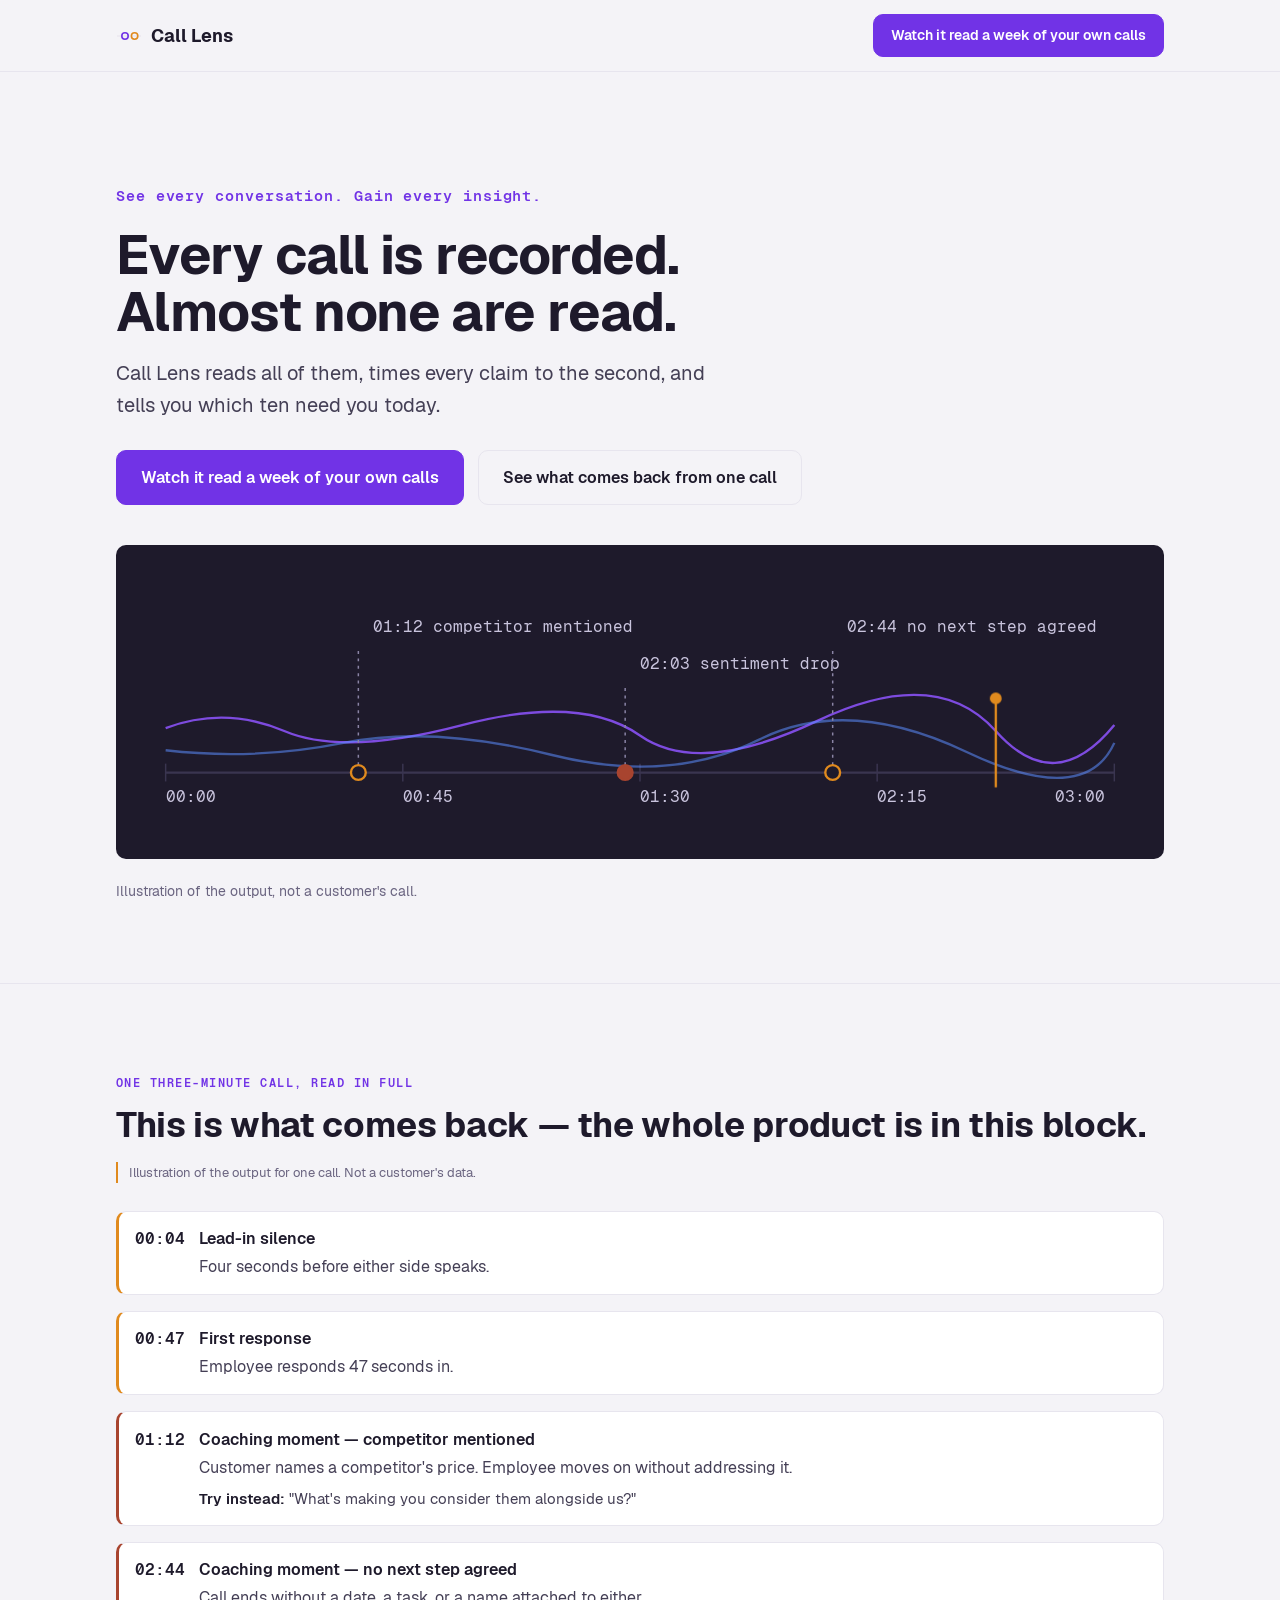
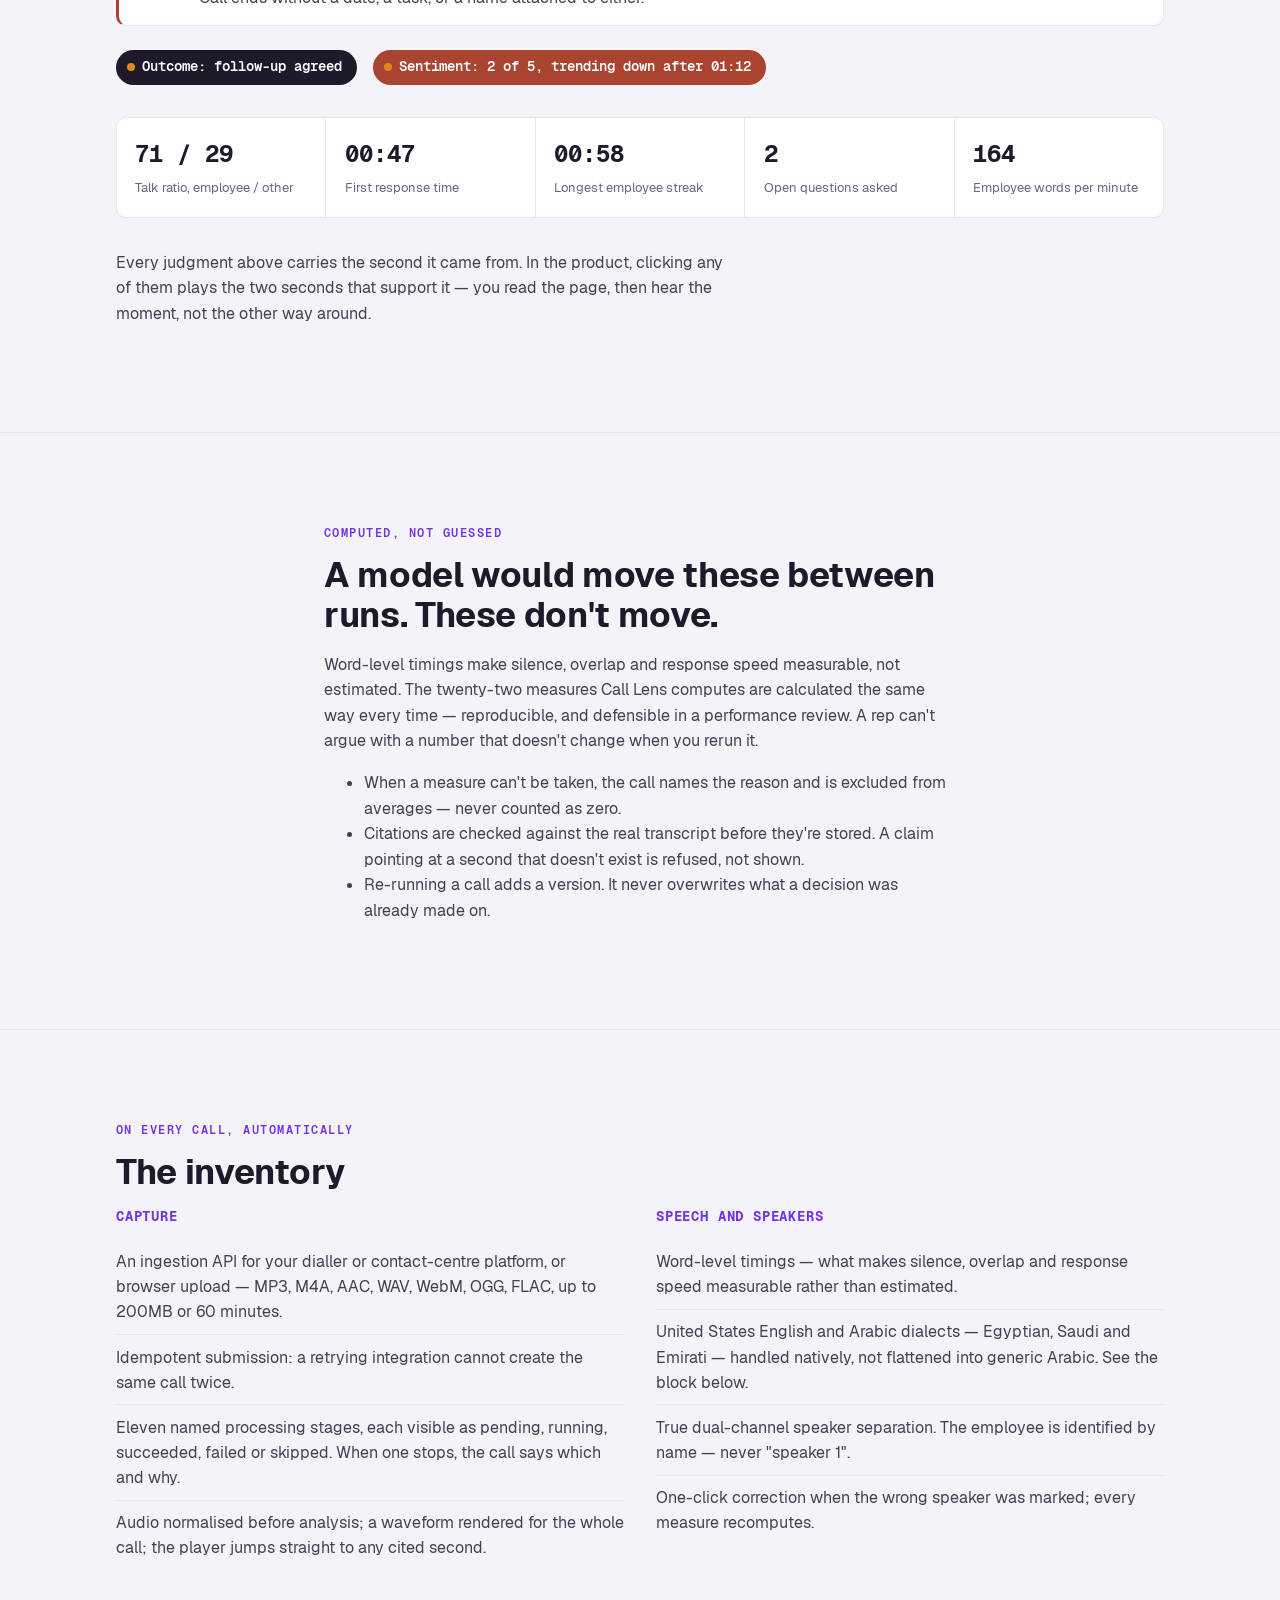
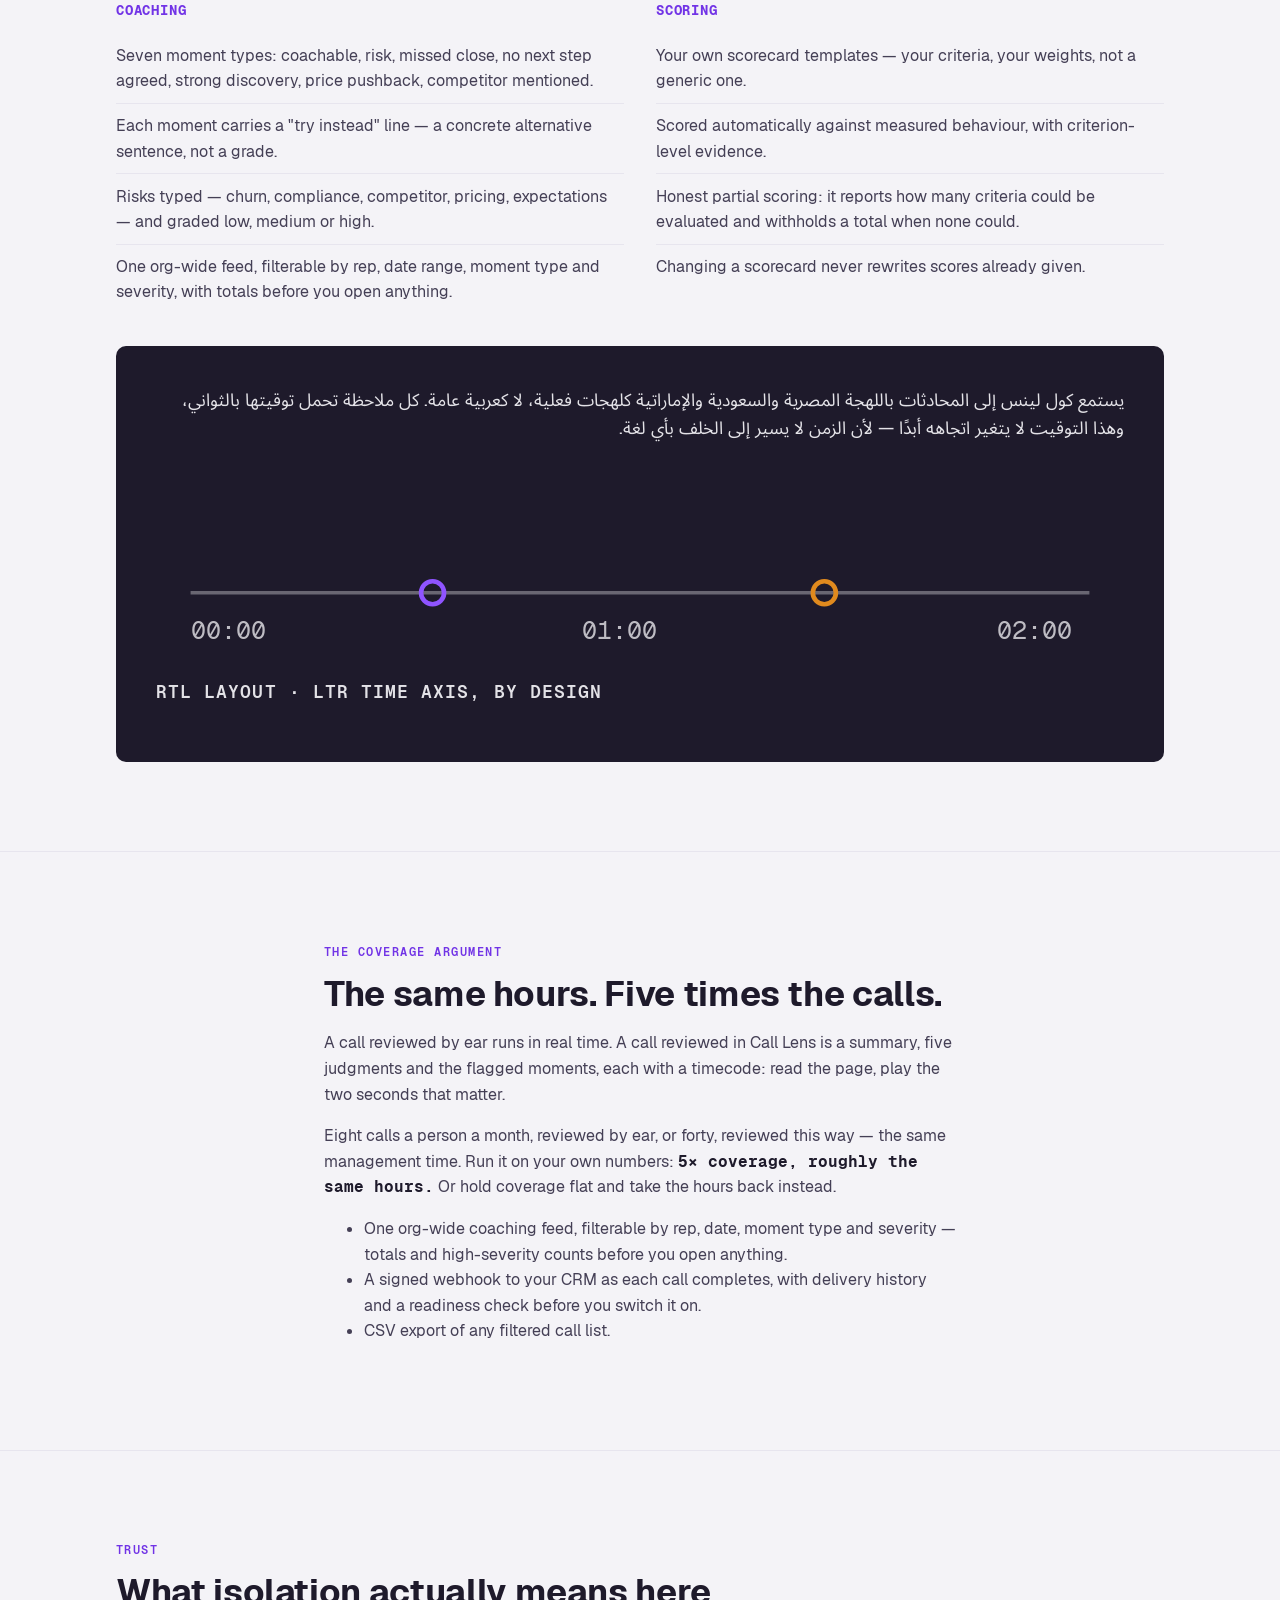
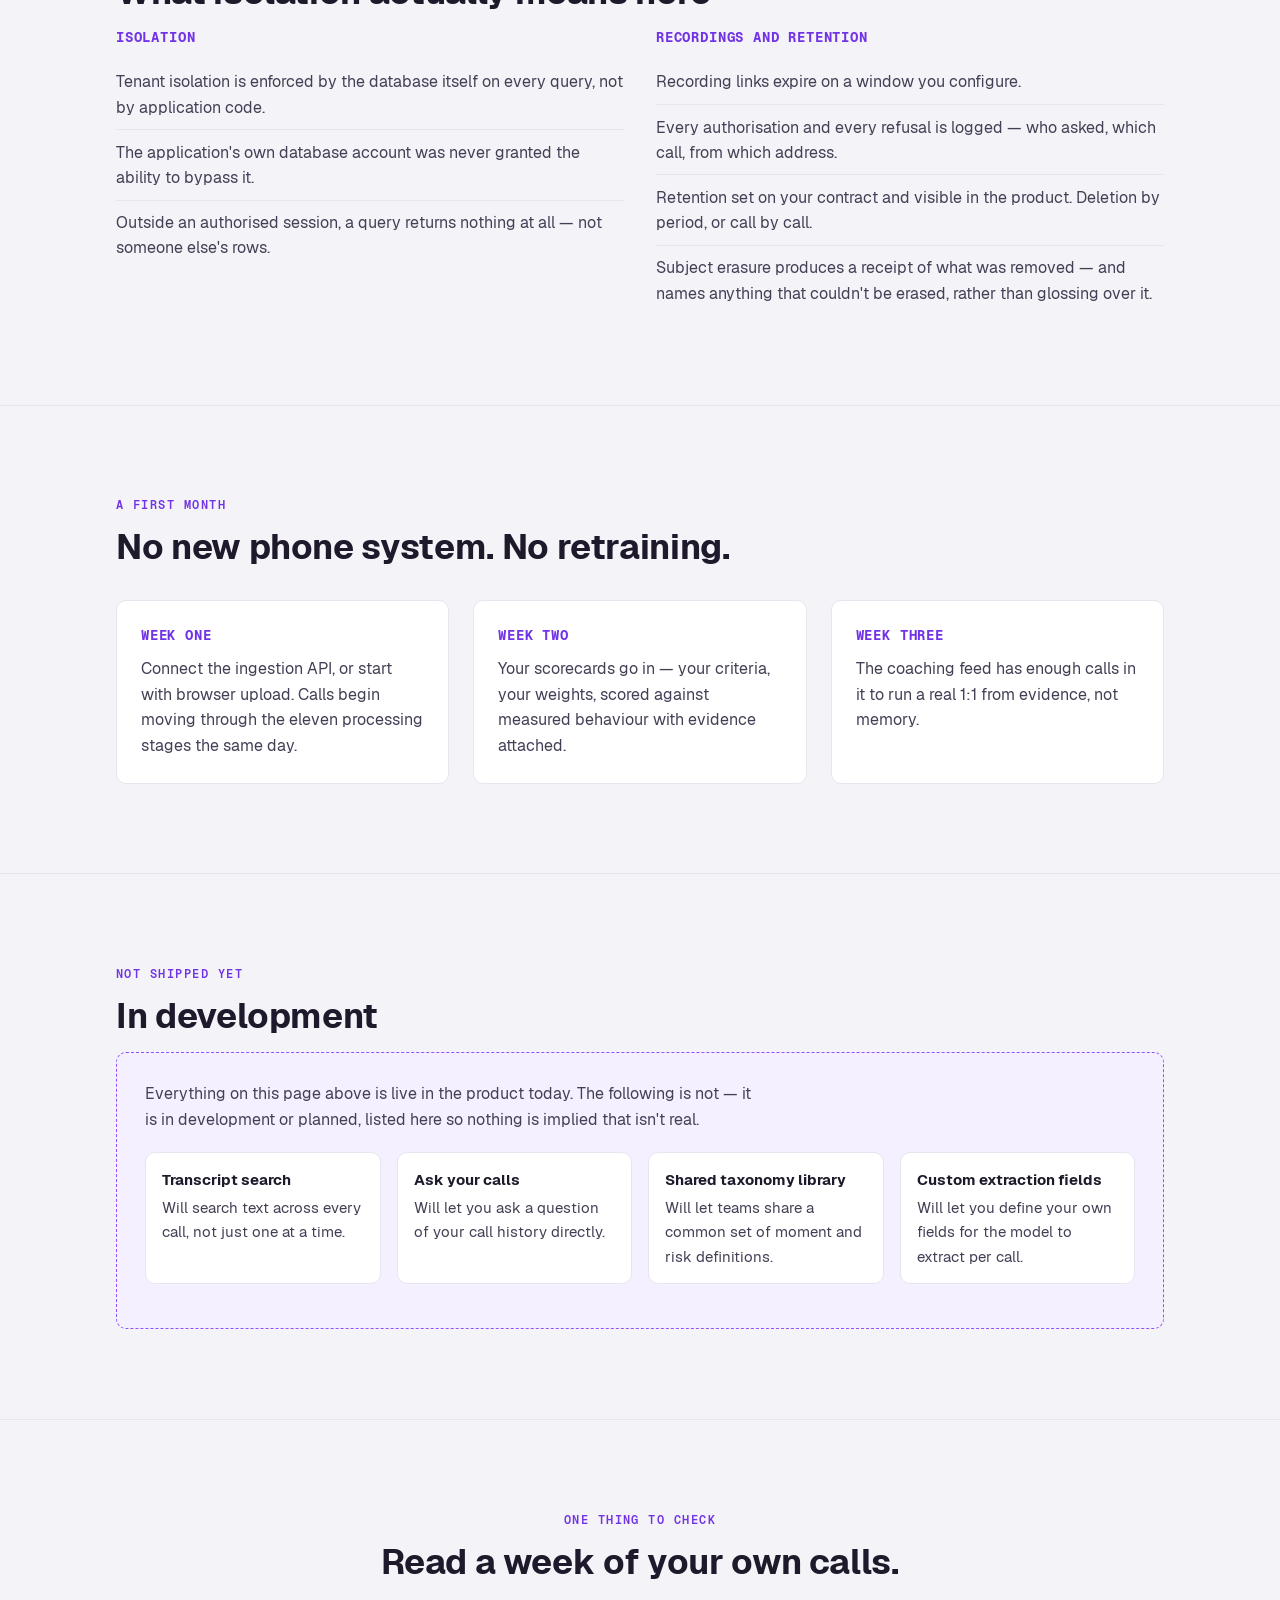
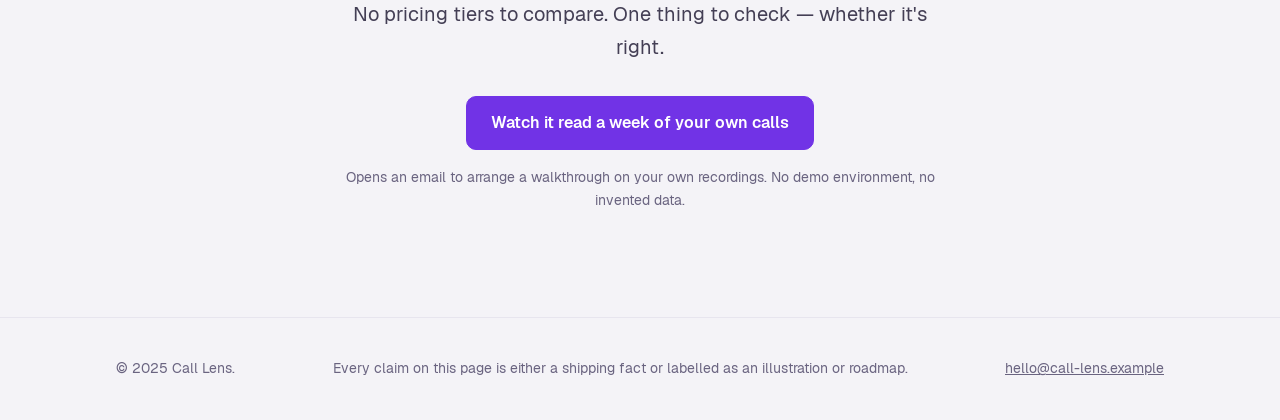
==== commit 1ce99e61: "Correct palette and type to the shipping product's real design system The brief was updated with a h" ====
--- a/index.html
+++ b/index.html
@@ -4,42 +4,112 @@
 <meta charset="UTF-8">
 <meta name="viewport" content="width=device-width, initial-scale=1">
 <title>Call Lens — See every conversation. Gain every insight.</title>
-<meta name="description" content="Call Lens reads every recorded call, times every claim to the second, and tells you which ten need you today. Computed measures, timecoded coaching, no invented numbers.">
-<link rel="icon" href="data:image/svg+xml,%3Csvg xmlns='http://www.w3.org/2000/svg' viewBox='0 0 32 32'%3E%3Crect width='32' height='32' rx='6' fill='%2312181F'/%3E%3Cline x1='4' y1='20' x2='28' y2='20' stroke='%23F6F4EF' stroke-width='1.5'/%3E%3Ccircle cx='11' cy='20' r='2.6' fill='%231E5EFF'/%3E%3Ccircle cx='21' cy='20' r='2.6' fill='%23E8622C'/%3E%3C/svg%3E">
+<meta name="description" content="Call Lens reads every recorded call, times every claim to the second, and tells you which ten need you today. Computed measures, cited to the second, refused when uncitable.">
+<link rel="icon" href="data:image/svg+xml,%3Csvg xmlns='http://www.w3.org/2000/svg' viewBox='0 0 32 32'%3E%3Crect width='32' height='32' rx='6' fill='%231e1a2b'/%3E%3Cline x1='4' y1='20' x2='28' y2='20' stroke='%23f4f3f7' stroke-width='1.5'/%3E%3Ccircle cx='11' cy='20' r='2.6' fill='%237133e6'/%3E%3Ccircle cx='21' cy='20' r='2.6' fill='%23e08a1e'/%3E%3C/svg%3E">
 <style>
+@font-face{
+  font-family:'Geist';
+  font-style:normal;
+  font-weight:400;
+  font-display:swap;
+  src:url([data-uri]) format('woff2');
+}
+@font-face{
+  font-family:'Geist';
+  font-style:normal;
+  font-weight:600;
+  font-display:swap;
+  src:url([data-uri]) format('woff2');
+}
+@font-face{
+  font-family:'Geist';
+  font-style:normal;
+  font-weight:700;
+  font-display:swap;
+  src:url([data-uri]) format('woff2');
+}
+@font-face{
+  font-family:'Geist Mono';
+  font-style:normal;
+  font-weight:400;
+  font-display:swap;
+  src:url([data-uri]) format('woff2');
+}
+@font-face{
+  font-family:'Geist Mono';
+  font-style:normal;
+  font-weight:600;
+  font-display:swap;
+  src:url([data-uri]) format('woff2');
+}
+@font-face{
+  font-family:'Geist Mono';
+  font-style:normal;
+  font-weight:700;
+  font-display:swap;
+  src:url([data-uri]) format('woff2');
+}
+@font-face{
+  font-family:'Noto Sans Arabic';
+  font-style:normal;
+  font-weight:400;
+  font-display:swap;
+  src:url([data-uri]) format('woff2');
+}
+@font-face{
+  font-family:'Noto Sans Arabic';
+  font-style:normal;
+  font-weight:700;
+  font-display:swap;
+  src:url([data-uri]) format('woff2');
+}
+
 /* ============================================================
-   TOKENS — light palette on bare :root, dark redefines deltas only
+   TOKENS — shipping product palette (callLens-frontend globals.css)
+   Light on bare :root; dark redefines ONLY changed tokens under
+   prefers-color-scheme, matching the app's .dark class values.
    ============================================================ */
 :root{
-  --ink:#12181F;
-  --paper:#F6F4EF;
-  --paper-raised:#EDEAE1;
-  --channel-a:#1E5EFF;
-  --channel-b:#E8622C;
-  --channel-b-text:#A83F17;
-  --line:#C9C3B6;
-  --flag:#9A1F18;
-  --ink-soft:#4B5158;
-  --focus:#1E5EFF;
-  --radius:6px;
-  --max-prose:44rem;
+  --ink-900:#1e1a2b;   /* headings */
+  --ink-700:#443f55;   /* body */
+  --ink-500:#6a6480;   /* captions */
+  --page:#f4f3f7;      /* page background */
+  --card:#ffffff;      /* raised surfaces */
+  --border:#e7e5ee;    /* hairlines */
+  --primary:#7133e6;   /* buttons/links — the 600 step, clears AA */
+  --primary-contrast:#ffffff;
+  --brand-500:#8f54ff; /* large/UI accent, decorative only */
+  --brand-50:#f5f0ff;  /* tinted fills */
+  --playhead:#e08a1e;  /* RESERVED: the moment being listened to / cited */
+  --sentiment-pos:#17784b;
+  --sentiment-neu:#64686f;
+  --sentiment-neg:#a8442f;
+  /* Fixed dark surface — intentionally NOT redefined under dark mode.
+     Used for the timeline instrument face and any white-text-on-dark
+     chip, so those stay correct regardless of page theme. */
+  --surface-dark:#1e1a2b;
+  --surface-dark-line:#3a3550;
+  --surface-dark-label:#c9c4dd;
+  --radius:0.625rem;
+  --max-prose:42rem;
   --max-wide:68rem;
-  --font-display: ui-sans-serif, "Helvetica Neue", Arial, sans-serif;
-  --font-body: -apple-system, "Segoe UI", Roboto, "Helvetica Neue", Arial, sans-serif;
-  --font-data: ui-monospace, "SF Mono", "Cascadia Code", "Roboto Mono", "Courier New", monospace;
+  --font-display:'Geist','Noto Sans Arabic',ui-sans-serif,system-ui,sans-serif;
+  --font-body:'Geist','Noto Sans Arabic',ui-sans-serif,system-ui,sans-serif;
+  --font-data:'Geist Mono','Noto Sans Arabic',ui-monospace,monospace;
   color-scheme: light dark;
 }
 @media (prefers-color-scheme: dark){
   :root{
-    --ink:#F1EEE6;
-    --paper:#0B0F14;
-    --paper-raised:#141B22;
-    --line:#2A3038;
-    --ink-soft:#A9AFB6;
-    --flag:#F0776C;
-    --channel-a:#5B8CFF;
-    --channel-b:#F08A55;
-    --channel-b-text:#F08A55;
+    --ink-900:#ededed;
+    --ink-700:#c7c7c7;
+    --ink-500:#a0a0a0;
+    --page:#000000;       /* true black, not blue-black */
+    --card:#1a1a1a;
+    --border:#242424;
+    --primary:#9f6ffb;    /* brand-400 in dark */
+    --primary-contrast:#000000;
+    --brand-500:#8f54ff;
+    --brand-50:#1a1a1a;
   }
 }
 
@@ -47,15 +117,15 @@
 html{-webkit-text-size-adjust:100%;}
 body{
   margin:0;
-  background:var(--paper);
-  color:var(--ink);
+  background:var(--page);
+  color:var(--ink-700);
   font-family:var(--font-body);
-  line-height:1.55;
+  line-height:1.6;
   overflow-x:hidden;
 }
 img,svg{max-width:100%;display:block;}
-a{color:var(--channel-a);}
-::selection{background:var(--channel-a);color:var(--paper);}
+a{color:var(--primary);}
+::selection{background:var(--primary);color:#fff;}
 
 .visually-hidden{
   position:absolute;width:1px;height:1px;overflow:hidden;
@@ -64,13 +134,13 @@
 
 .skip-link{
   position:absolute;left:-9999px;top:0;
-  background:var(--channel-a);color:#fff;padding:.6rem 1rem;
+  background:var(--primary);color:#fff;padding:.6rem 1rem;
   z-index:100;border-radius:0 0 var(--radius) 0;
 }
 .skip-link:focus{left:0;}
 
 a:focus-visible,button:focus-visible,input:focus-visible,textarea:focus-visible,summary:focus-visible{
-  outline:3px solid var(--focus);
+  outline:3px solid var(--primary);
   outline-offset:2px;
   border-radius:2px;
 }
@@ -78,31 +148,35 @@
 /* ---------- Layout helpers ---------- */
 .wrap{max-width:var(--max-wide);margin-inline:auto;padding-inline:1.25rem;}
 .wrap-prose{max-width:var(--max-prose);margin-inline:auto;padding-inline:1.25rem;}
-section{padding-block:clamp(3rem,7vw,6rem);border-bottom:1px solid var(--line);}
+section{padding-block:clamp(3rem,7vw,6rem);border-bottom:1px solid var(--border);}
 section:last-of-type{border-bottom:none;}
 .eyebrow{
   font-family:var(--font-data);
+  font-feature-settings:"tnum" 1;
   font-variant-numeric:tabular-nums;
   text-transform:uppercase;
   letter-spacing:.12em;
   font-size:.78rem;
-  color:var(--channel-a);
+  color:var(--primary);
   margin:0 0 .75rem;
+  font-weight:600;
 }
 h1,h2,h3{
   font-family:var(--font-display);
   font-weight:700;
+  color:var(--ink-900);
   letter-spacing:-0.01em;
   margin:0 0 1rem;
 }
 h1{font-size:clamp(2rem,5.5vw,3.4rem);line-height:1.05;}
 h2{font-size:clamp(1.5rem,3.4vw,2.2rem);line-height:1.15;}
-h3{font-size:1.15rem;line-height:1.3;}
+h3{font-size:1.1rem;line-height:1.3;color:var(--ink-900);}
 p{margin:0 0 1rem;}
-.lede{font-size:clamp(1.05rem,1.6vw,1.3rem);color:var(--ink-soft);max-width:38rem;}
+.lede{font-size:clamp(1.05rem,1.6vw,1.3rem);color:var(--ink-700);max-width:38rem;}
 
 .data{
   font-family:var(--font-data);
+  font-feature-settings:"tnum" 1;
   font-variant-numeric:tabular-nums;
 }
 
@@ -115,24 +189,24 @@
   padding:.85rem 1.5rem;
   border-radius:var(--radius);
   text-decoration:none;
-  border:1.5px solid var(--ink);
-  background:var(--ink);
-  color:var(--paper);
-  transition:transform .15s ease, background-color .15s ease;
-}
-.btn:hover{background:var(--channel-a);border-color:var(--channel-a);}
+  border:1.5px solid var(--primary);
+  background:var(--primary);
+  color:var(--primary-contrast);
+  transition:transform .15s ease, opacity .15s ease;
+}
+.btn:hover{opacity:.9;}
 .btn:active{transform:translateY(1px);}
 .btn-ghost{
-  background:transparent;color:var(--ink);border-color:var(--line);
-}
-.btn-ghost:hover{background:var(--paper-raised);border-color:var(--ink);}
+  background:transparent;color:var(--ink-900);border-color:var(--border);
+}
+.btn-ghost:hover{background:var(--brand-50);border-color:var(--primary);}
 
 /* ---------- Header ---------- */
 header.site{
   position:sticky;top:0;z-index:50;
-  background:color-mix(in srgb, var(--paper) 92%, transparent);
+  background:color-mix(in srgb, var(--page) 90%, transparent);
   backdrop-filter:blur(6px);
-  border-bottom:1px solid var(--line);
+  border-bottom:1px solid var(--border);
 }
 .nav{
   display:flex;align-items:center;justify-content:space-between;
@@ -141,7 +215,7 @@
 .brand{
   display:flex;align-items:center;gap:.55rem;
   font-family:var(--font-display);font-weight:700;font-size:1.1rem;
-  color:var(--ink);text-decoration:none;
+  color:var(--ink-900);text-decoration:none;
 }
 .brand .mark{width:26px;height:16px;flex-shrink:0;}
 .nav-cta{font-size:.9rem;padding:.55rem 1.05rem;}
@@ -152,38 +226,47 @@
 }
 .hero-tag{
   font-family:var(--font-data);
-  font-variant-numeric:tabular-nums;
+  font-feature-settings:"tnum" 1;
   letter-spacing:.06em;
   font-size:.95rem;
-  color:var(--channel-a);
+  color:var(--primary);
   margin:0 0 1.1rem;
+  font-weight:600;
 }
 .hero-actions{display:flex;flex-wrap:wrap;gap:.9rem;margin-top:1.75rem;}
 
-/* ---------- Time axis component (shared) ---------- */
+/* ---------- Time axis component (shared signature element) ----------
+   The rail/track is intentionally always the dark ink tone regardless
+   of page theme — it is an instrument face, like a mixing console,
+   so the amber playhead and citation markers read consistently in
+   both light and dark mode. */
 .axis-scroll{
   overflow-x:auto;
   margin-top:2.5rem;
   padding-bottom:.5rem;
-  scrollbar-color:var(--line) transparent;
+  scrollbar-color:var(--ink-500) transparent;
+}
+.axis-panel{
+  background:var(--surface-dark);
+  border-radius:var(--radius);
+  padding:1.25rem 1.25rem .75rem;
 }
 .axis-svg{min-width:640px;width:100%;height:auto;display:block;}
-.axis-rail{stroke:var(--line);stroke-width:1.5;}
-.axis-tick{stroke:var(--line);stroke-width:1;}
+.axis-rail{stroke:var(--surface-dark-line);stroke-width:1.5;}
+.axis-tick{stroke:var(--surface-dark-line);stroke-width:1;}
 .axis-label{
   font-family:var(--font-data);
-  font-variant-numeric:tabular-nums;
+  font-feature-settings:"tnum" 1;
   font-size:11px;
-  fill:var(--ink-soft);
-}
-.trace-a{stroke:var(--channel-a);stroke-width:1.6;fill:none;opacity:.75;}
-.trace-b{stroke:var(--channel-b);stroke-width:1.6;fill:none;opacity:.75;}
-.marker{fill:var(--paper);stroke:var(--ink);stroke-width:1.4;}
-.marker.risk{stroke:var(--flag);}
-.leader{stroke:var(--ink-soft);stroke-width:1;stroke-dasharray:2 3;}
-.playhead-group{transform:translateX(0);}
-.playhead-line{stroke:var(--ink);stroke-width:1.4;}
-.playhead-dot{fill:var(--ink);}
+  fill:var(--surface-dark-label);
+}
+.trace-a{stroke:var(--brand-500);stroke-width:1.6;fill:none;opacity:.85;}
+.trace-b{stroke:#5b8cff;stroke-width:1.6;fill:none;opacity:.55;}
+.marker{fill:var(--surface-dark);stroke:var(--playhead);stroke-width:1.6;}
+.marker.risk{stroke:var(--sentiment-neg);fill:var(--sentiment-neg);}
+.leader{stroke:#8a84a5;stroke-width:1;stroke-dasharray:2 3;}
+.playhead-line{stroke:var(--playhead);stroke-width:1.6;}
+.playhead-dot{fill:var(--playhead);}
 
 @media (prefers-reduced-motion: no-preference){
   .playhead-group{
@@ -192,7 +275,6 @@
   .find-1{animation:reveal .5s ease-out .6s both;}
   .find-2{animation:reveal .5s ease-out 1.9s both;}
   .find-3{animation:reveal .5s ease-out 2.9s both;}
-  .find-4{animation:reveal .5s ease-out 3.9s both;}
 }
 @media (prefers-reduced-motion: reduce){
   .playhead-group{transform:translateX(560px);}
@@ -207,10 +289,10 @@
 }
 
 .axis-caption{
-  font-size:.85rem;color:var(--ink-soft);margin-top:.6rem;
-}
-
-/* ---------- Findings list (accessible, always-visible companion to SVG) ---------- */
+  font-size:.85rem;color:var(--ink-500);margin-top:.9rem;
+}
+
+/* ---------- Findings list (accessible, always-visible companion) ---------- */
 .findings-list{
   list-style:none;margin:1.75rem 0 0;padding:0;
   display:grid;gap:1rem;
@@ -218,53 +300,57 @@
 .findings-list li{
   display:grid;grid-template-columns:auto 1fr;gap:.9rem;
   padding:.9rem 1rem;
-  background:var(--paper-raised);
+  background:var(--card);
+  border:1px solid var(--border);
   border-radius:var(--radius);
-  border-inline-start:3px solid var(--channel-a);
-}
-.findings-list li.risk{border-inline-start-color:var(--flag);}
+  border-inline-start:3px solid var(--playhead);
+}
+.findings-list li.risk{border-inline-start-color:var(--sentiment-neg);}
 .findings-list .tc{
-  font-family:var(--font-data);font-variant-numeric:tabular-nums;
-  font-weight:600;color:var(--ink);white-space:nowrap;
-}
-.findings-list .lbl{font-weight:600;display:block;margin-bottom:.15rem;}
+  font-family:var(--font-data);font-feature-settings:"tnum" 1;
+  font-weight:600;color:var(--ink-900);white-space:nowrap;
+}
+.findings-list .lbl{font-weight:600;display:block;margin-bottom:.15rem;color:var(--ink-900);}
 .findings-list .try{
-  display:block;margin-top:.4rem;font-size:.92rem;color:var(--ink-soft);
-}
-.findings-list .try b{color:var(--ink);font-weight:600;}
+  display:block;margin-top:.4rem;font-size:.92rem;color:var(--ink-700);
+}
+.findings-list .try b{color:var(--ink-900);font-weight:600;}
 
 /* ---------- Measures strip ---------- */
 .measures{
   display:grid;grid-template-columns:repeat(auto-fit,minmax(11rem,1fr));
-  gap:1px;background:var(--line);
-  border:1px solid var(--line);border-radius:var(--radius);overflow:hidden;
+  gap:1px;background:var(--border);
+  border:1px solid var(--border);border-radius:var(--radius);overflow:hidden;
   margin-top:2rem;
 }
-.measure{background:var(--paper);padding:1.1rem 1.15rem;}
+.measure{background:var(--card);padding:1.1rem 1.15rem;}
 .measure .num{
-  font-family:var(--font-data);font-variant-numeric:tabular-nums;
-  font-size:1.5rem;font-weight:700;display:block;
-}
-.measure .lbl{font-size:.82rem;color:var(--ink-soft);}
-
-.outcome-row{display:flex;gap:1.5rem;flex-wrap:wrap;margin-top:1.5rem;}
+  font-family:var(--font-data);font-feature-settings:"tnum" 1;
+  font-size:1.5rem;font-weight:700;display:block;color:var(--ink-900);
+}
+.measure .lbl{font-size:.82rem;color:var(--ink-500);}
+
+.outcome-row{display:flex;gap:1rem;flex-wrap:wrap;margin-top:1.5rem;}
 .outcome-pill{
-  font-family:var(--font-data);font-variant-numeric:tabular-nums;
-  font-size:.85rem;border:1px solid var(--line);border-radius:999px;
-  padding:.4rem .9rem;display:inline-flex;gap:.4rem;align-items:center;
-}
-.outcome-pill .dot{width:8px;height:8px;border-radius:50%;background:var(--channel-a);}
+  font-family:var(--font-data);font-feature-settings:"tnum" 1;
+  font-size:.85rem;border-radius:999px;
+  padding:.4rem .9rem .4rem .7rem;display:inline-flex;gap:.45rem;align-items:center;
+  color:#fff;font-weight:600;
+}
+.outcome-pill.neutral{background:var(--surface-dark);}
+.outcome-pill.negative{background:var(--sentiment-neg);}
+.outcome-pill .dot{width:8px;height:8px;border-radius:50%;background:var(--playhead);flex-shrink:0;}
 
 /* ---------- Trust list / two-col grid ---------- */
 .grid-2{display:grid;gap:2rem;grid-template-columns:1fr;}
 @media (min-width:820px){.grid-2{grid-template-columns:1fr 1fr;}}
 .fact-group h3{
-  font-family:var(--font-data);text-transform:uppercase;font-size:.9rem;
-  letter-spacing:.06em;color:var(--channel-a);margin-bottom:.85rem;font-weight:700;
+  font-family:var(--font-data);text-transform:uppercase;font-size:.85rem;
+  letter-spacing:.06em;color:var(--primary);margin-bottom:.85rem;font-weight:700;
 }
 .fact-group ul{margin:0;padding:0;list-style:none;}
 .fact-group li{
-  padding:.55rem 0;border-top:1px solid var(--line);font-size:.98rem;
+  padding:.6rem 0;border-top:1px solid var(--border);font-size:.98rem;color:var(--ink-700);
 }
 .fact-group li:first-child{border-top:none;}
 
@@ -272,61 +358,64 @@
 .weeks{display:grid;gap:1.5rem;grid-template-columns:1fr;margin-top:2rem;}
 @media (min-width:820px){.weeks{grid-template-columns:repeat(3,1fr);}}
 .week{
-  border:1px solid var(--line);border-radius:var(--radius);padding:1.5rem;
-  background:var(--paper-raised);
+  border:1px solid var(--border);border-radius:var(--radius);padding:1.5rem;
+  background:var(--card);
 }
 .week .wk-num{
-  font-family:var(--font-data);font-variant-numeric:tabular-nums;
-  color:var(--channel-b-text);font-weight:700;font-size:.85rem;
+  font-family:var(--font-data);font-feature-settings:"tnum" 1;
+  color:var(--primary);font-weight:700;font-size:.85rem;
   text-transform:uppercase;letter-spacing:.06em;display:block;margin-bottom:.6rem;
 }
+.week p{color:var(--ink-700);margin:0;}
 
 /* ---------- Roadmap ---------- */
 .roadmap-banner{
-  background:var(--paper-raised);
-  border:1px dashed var(--line);
+  background:var(--brand-50);
+  border:1px dashed var(--brand-500);
   border-radius:var(--radius);
   padding:1.75rem;
 }
+.roadmap-banner > p{color:var(--ink-700);}
 .roadmap-list{
   display:grid;grid-template-columns:repeat(auto-fit,minmax(13rem,1fr));
   gap:1rem;margin-top:1.25rem;list-style:none;padding:0;
 }
 .roadmap-list li{
-  font-size:.95rem;padding:.9rem 1rem;background:var(--paper);
-  border-radius:var(--radius);border:1px solid var(--line);
-}
-.roadmap-list li b{display:block;margin-bottom:.25rem;}
+  font-size:.95rem;padding:.9rem 1rem;background:var(--card);
+  border-radius:var(--radius);border:1px solid var(--border);color:var(--ink-700);
+}
+.roadmap-list li b{display:block;margin-bottom:.25rem;color:var(--ink-900);}
 
 /* ---------- RTL proof block ---------- */
 .rtl-demo{
-  background:var(--ink);color:var(--paper);
+  background:var(--surface-dark);color:#f4f3f7;
   border-radius:var(--radius);
   padding:clamp(1.5rem,4vw,2.5rem);
   margin-top:2rem;
 }
 .rtl-demo[dir="rtl"]{text-align:right;}
-.rtl-demo p{color:var(--paper);opacity:.92;font-size:1.05rem;}
+.rtl-demo p{color:#f4f3f7;opacity:.92;font-size:1.1rem;margin:0 0 1rem;}
 .rtl-demo .rtl-axis-wrap{margin-top:1.5rem;direction:ltr;overflow-x:auto;padding-bottom:.25rem;}
 .rtl-demo .rtl-axis-wrap svg{min-width:340px;}
 .rtl-note{
-  font-family:var(--font-data);font-size:.8rem;color:var(--channel-b);
+  font-family:var(--font-data);font-size:.8rem;color:var(--playhead);
   text-transform:uppercase;letter-spacing:.06em;margin-top:1rem;direction:ltr;text-align:left;
+  font-weight:600;
 }
 
 /* ---------- Close ---------- */
 .close-section{text-align:center;}
 .close-section .lede{margin-inline:auto;}
 .close-actions{display:flex;justify-content:center;gap:1rem;flex-wrap:wrap;margin-top:2rem;}
-.close-note{margin-top:1rem;font-size:.88rem;color:var(--ink-soft);}
+.close-note{margin-top:1rem;font-size:.88rem;color:var(--ink-500);}
 
 /* ---------- Footer ---------- */
-footer.site{padding:2.5rem 0;border-top:1px solid var(--line);}
+footer.site{padding:2.5rem 0;border-top:1px solid var(--border);}
 footer.site .wrap{
   display:flex;flex-wrap:wrap;gap:1rem;justify-content:space-between;
-  font-size:.85rem;color:var(--ink-soft);
-}
-footer.site a{color:var(--ink-soft);text-decoration:underline;}
+  font-size:.85rem;color:var(--ink-500);
+}
+footer.site a{color:var(--ink-500);text-decoration:underline;}
 
 /* ---------- Small screens: guarantee no horizontal scroll on body ---------- */
 @media (max-width:400px){
@@ -336,8 +425,8 @@
 
 /* ---------- Illustration caption ---------- */
 .illus-note{
-  font-size:.82rem;color:var(--ink-soft);
-  border-inline-start:2px solid var(--channel-b);
+  font-size:.82rem;color:var(--ink-500);
+  border-inline-start:2px solid var(--playhead);
   padding-inline-start:.7rem;margin:0 0 1.5rem;
 }
 </style>
@@ -349,9 +438,9 @@
   <nav class="nav" aria-label="Primary">
     <a class="brand" href="#top">
       <svg class="mark" viewBox="0 0 32 20" aria-hidden="true">
-        <line x1="1" y1="10" x2="31" y2="10" stroke="var(--line)" stroke-width="1.5"/>
-        <circle cx="11" cy="10" r="4" fill="none" stroke="var(--channel-a)" stroke-width="2"/>
-        <circle cx="23" cy="10" r="4" fill="none" stroke="var(--channel-b)" stroke-width="2"/>
+        <line x1="1" y1="10" x2="31" y2="10" stroke="var(--border)" stroke-width="1.5"/>
+        <circle cx="11" cy="10" r="4" fill="none" stroke="var(--primary)" stroke-width="2"/>
+        <circle cx="23" cy="10" r="4" fill="none" stroke="var(--playhead)" stroke-width="2"/>
       </svg>
       Call Lens
     </a>
@@ -372,8 +461,9 @@
         <a class="btn btn-ghost" href="#one-call">See what comes back from one call</a>
       </div>
 
-      <p class="visually-hidden" id="hero-axis-desc">Illustration: a horizontal timeline representing a call, with two speaker channels and three example findings marked at their timecodes.</p>
+      <p class="visually-hidden" id="hero-axis-desc">Illustration: a horizontal timeline representing a call, with two speaker channels and three example findings marked at their timecodes. Not a customer's call.</p>
       <div class="axis-scroll">
+        <div class="axis-panel">
         <svg class="axis-svg" viewBox="0 0 680 190" role="img" aria-labelledby="hero-axis-desc" preserveAspectRatio="xMinYMid meet">
           <line class="axis-rail" x1="20" y1="140" x2="660" y2="140"/>
           <g class="axis-label">
@@ -414,6 +504,7 @@
             <circle class="playhead-dot" cx="20" cy="90" r="4"/>
           </g>
         </svg>
+        </div>
       </div>
       <p class="axis-caption">Illustration of the output, not a customer's call.</p>
     </div>
@@ -459,8 +550,8 @@
       </ol>
 
       <div class="outcome-row" role="list" aria-label="Call outcome and sentiment">
-        <span class="outcome-pill data" role="listitem"><span class="dot" aria-hidden="true"></span>Outcome: follow-up agreed</span>
-        <span class="outcome-pill data" role="listitem"><span class="dot" aria-hidden="true" style="background:var(--flag)"></span>Sentiment: 2 of 5, trending down after 01:12</span>
+        <span class="outcome-pill neutral data" role="listitem"><span class="dot" aria-hidden="true"></span>Outcome: follow-up agreed</span>
+        <span class="outcome-pill negative data" role="listitem"><span class="dot" aria-hidden="true"></span>Sentiment: 2 of 5, trending down after 01:12</span>
       </div>
 
       <div class="measures" role="list" aria-label="Selected computed measures for this call">
@@ -471,7 +562,7 @@
         <div class="measure" role="listitem"><span class="num data">164</span><span class="lbl">Employee words per minute</span></div>
       </div>
 
-      <p style="margin-top:2rem;max-width:38rem;">Every judgment above carries the second it came from. In the product, clicking any of them plays the two seconds that support it — you read the page, then hear the moment, not the other way around.</p>
+      <p style="margin-top:2rem;max-width:38rem;color:var(--ink-700);">Every judgment above carries the second it came from. In the product, clicking any of them plays the two seconds that support it — you read the page, then hear the moment, not the other way around.</p>
     </div>
   </section>
 
@@ -481,7 +572,7 @@
       <p class="eyebrow">Computed, not guessed</p>
       <h2 id="trustworthy-h2">A model would move these between runs. These don't move.</h2>
       <p>Word-level timings make silence, overlap and response speed measurable, not estimated. The twenty-two measures Call Lens computes are calculated the same way every time — reproducible, and defensible in a performance review. A rep can't argue with a number that doesn't change when you rerun it.</p>
-      <ul>
+      <ul style="color:var(--ink-700);">
         <li>When a measure can't be taken, the call names the reason and is excluded from averages — never counted as zero.</li>
         <li>Citations are checked against the real transcript before they're stored. A claim pointing at a second that doesn't exist is refused, not shown.</li>
         <li>Re-running a call adds a version. It never overwrites what a decision was already made on.</li>
@@ -537,14 +628,14 @@
         <p>يستمع كول لينس إلى المحادثات باللهجة المصرية والسعودية والإماراتية كلهجات فعلية، لا كعربية عامة. كل ملاحظة تحمل توقيتها بالثواني، وهذا التوقيت لا يتغير اتجاهه أبدًا — لأن الزمن لا يسير إلى الخلف بأي لغة.</p>
         <div class="rtl-axis-wrap">
           <svg class="axis-svg" viewBox="0 0 420 90" role="img" aria-label="Illustration: a call timeline inside a right-to-left layout, where the timeline itself still runs left to right." preserveAspectRatio="xMinYMid meet">
-            <line class="axis-rail" x1="15" y1="55" x2="405" y2="55" style="stroke:rgba(246,244,239,.4)"/>
-            <g class="axis-label" style="fill:rgba(246,244,239,.75)">
+            <line class="axis-rail" x1="15" y1="55" x2="405" y2="55" style="stroke:rgba(244,243,247,.35)"/>
+            <g class="axis-label" style="fill:rgba(244,243,247,.75)">
               <text x="15" y="75">00:00</text>
               <text x="185" y="75">01:00</text>
               <text x="365" y="75">02:00</text>
             </g>
-            <circle cx="120" cy="55" r="5" fill="none" stroke="var(--channel-a)" stroke-width="2"/>
-            <circle cx="290" cy="55" r="5" fill="none" stroke="var(--channel-b)" stroke-width="2"/>
+            <circle cx="120" cy="55" r="5" fill="none" stroke="var(--brand-500)" stroke-width="2"/>
+            <circle cx="290" cy="55" r="5" fill="none" stroke="var(--playhead)" stroke-width="2"/>
           </svg>
         </div>
         <p class="rtl-note data">RTL layout · LTR time axis, by design</p>
@@ -559,8 +650,8 @@
       <p class="eyebrow">The coverage argument</p>
       <h2 id="week-h2">The same hours. Five times the calls.</h2>
       <p>A call reviewed by ear runs in real time. A call reviewed in Call Lens is a summary, five judgments and the flagged moments, each with a timecode: read the page, play the two seconds that matter.</p>
-      <p>Eight calls a person a month, reviewed by ear, or forty, reviewed this way — the same management time. Run it on your own numbers: <strong class="data">5× coverage, roughly the same hours.</strong> Or hold coverage flat and take the hours back instead.</p>
-      <ul>
+      <p>Eight calls a person a month, reviewed by ear, or forty, reviewed this way — the same management time. Run it on your own numbers: <strong class="data" style="color:var(--ink-900);">5× coverage, roughly the same hours.</strong> Or hold coverage flat and take the hours back instead.</p>
+      <ul style="color:var(--ink-700);">
         <li>One org-wide coaching feed, filterable by rep, date, moment type and severity — totals and high-severity counts before you open anything.</li>
         <li>A signed webhook to your CRM as each call completes, with delivery history and a readiness check before you switch it on.</li>
         <li>CSV export of any filtered call list.</li>
@@ -603,15 +694,15 @@
       <div class="weeks">
         <div class="week">
           <span class="wk-num">Week one</span>
-          <p style="margin:0;">Connect the ingestion API, or start with browser upload. Calls begin moving through the eleven processing stages the same day.</p>
+          <p>Connect the ingestion API, or start with browser upload. Calls begin moving through the eleven processing stages the same day.</p>
         </div>
         <div class="week">
           <span class="wk-num">Week two</span>
-          <p style="margin:0;">Your scorecards go in — your criteria, your weights, scored against measured behaviour with evidence attached.</p>
+          <p>Your scorecards go in — your criteria, your weights, scored against measured behaviour with evidence attached.</p>
         </div>
         <div class="week">
           <span class="wk-num">Week three</span>
-          <p style="margin:0;">The coaching feed has enough calls in it to run a real 1:1 from evidence, not memory.</p>
+          <p>The coaching feed has enough calls in it to run a real 1:1 from evidence, not memory.</p>
         </div>
       </div>
     </div>
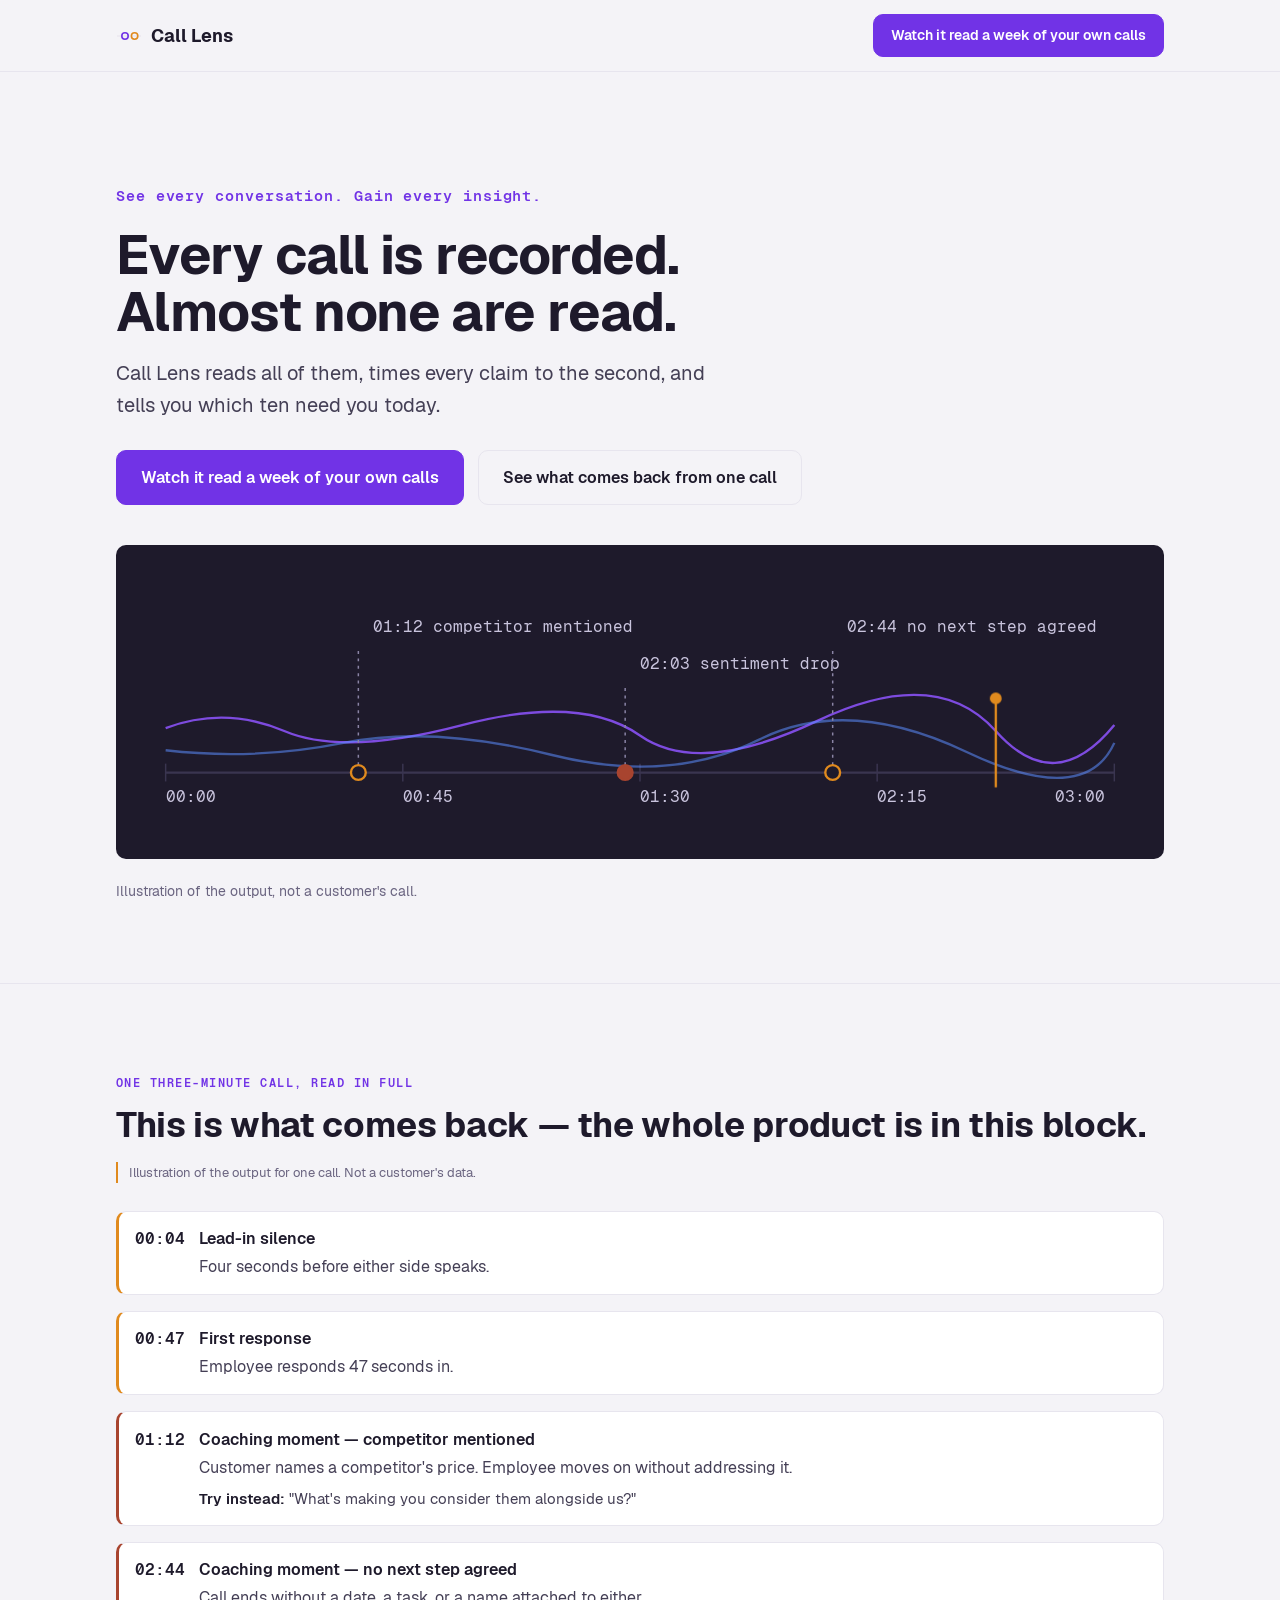
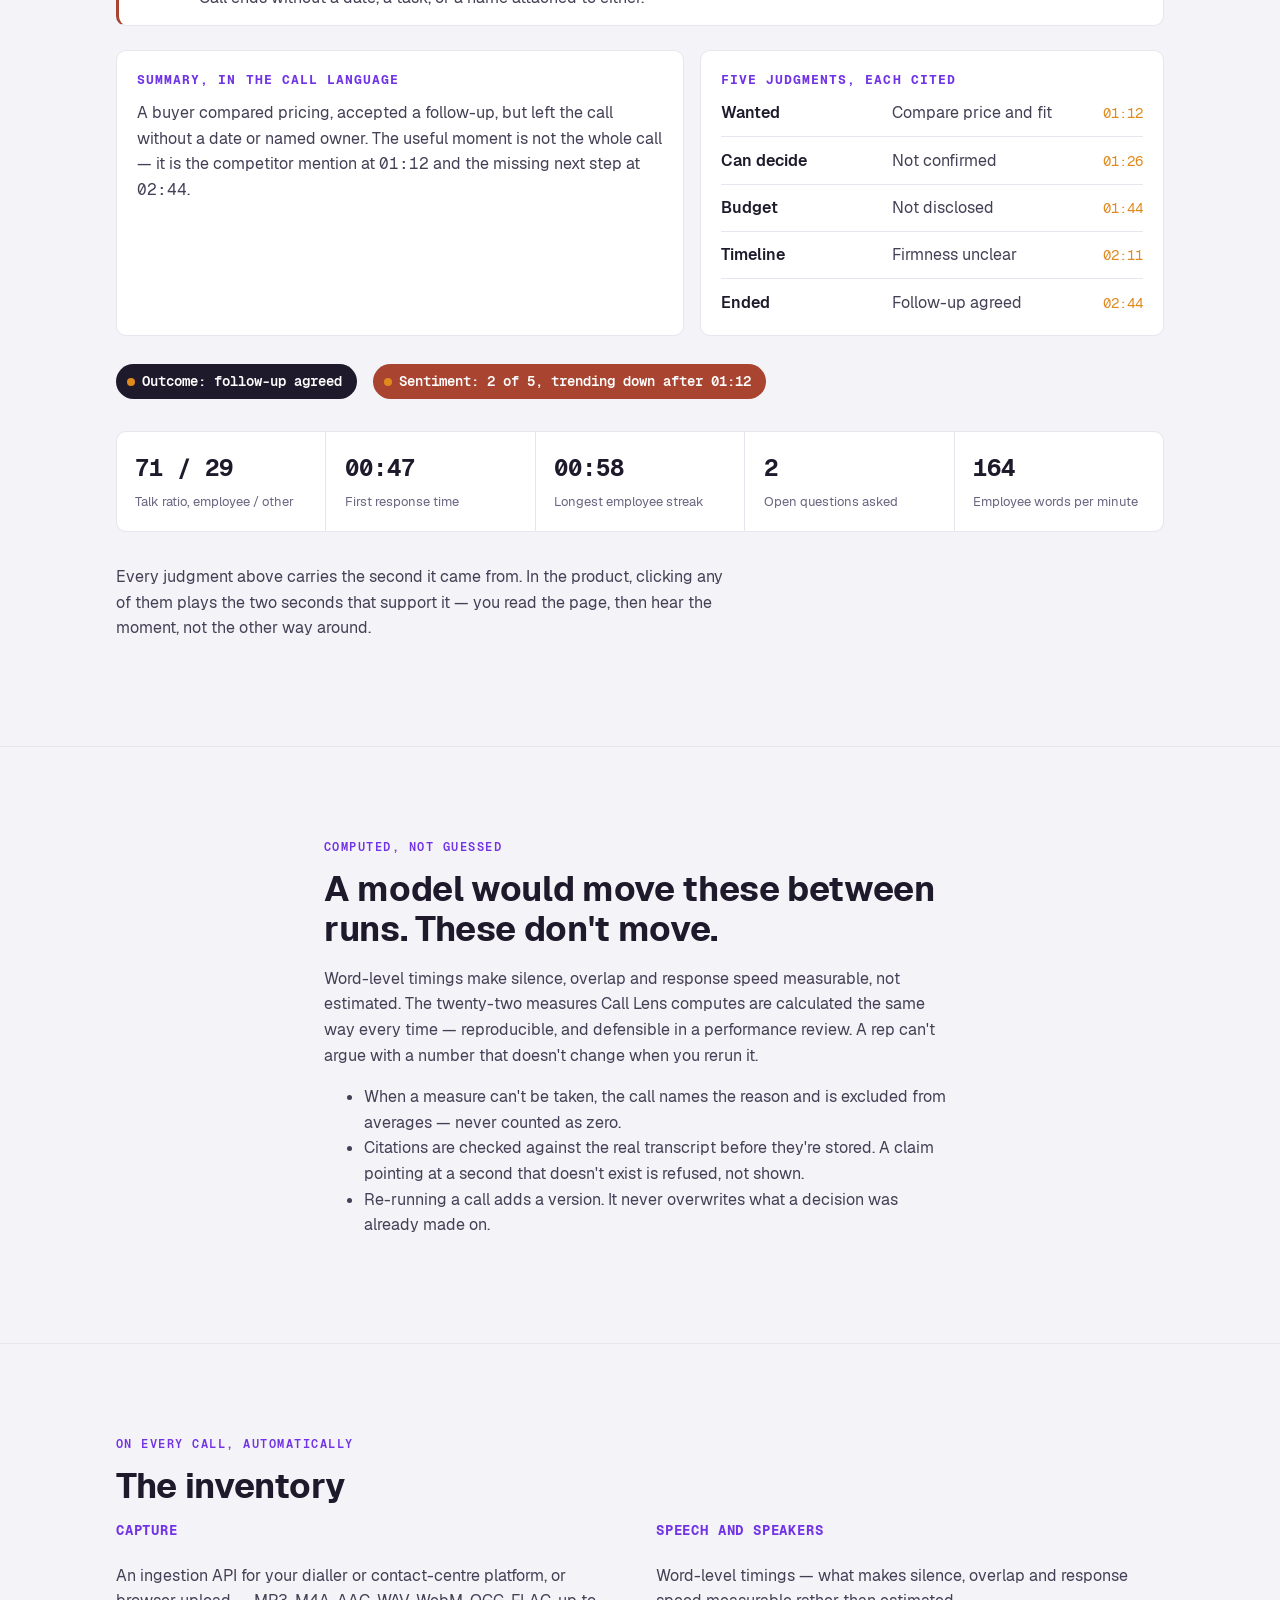
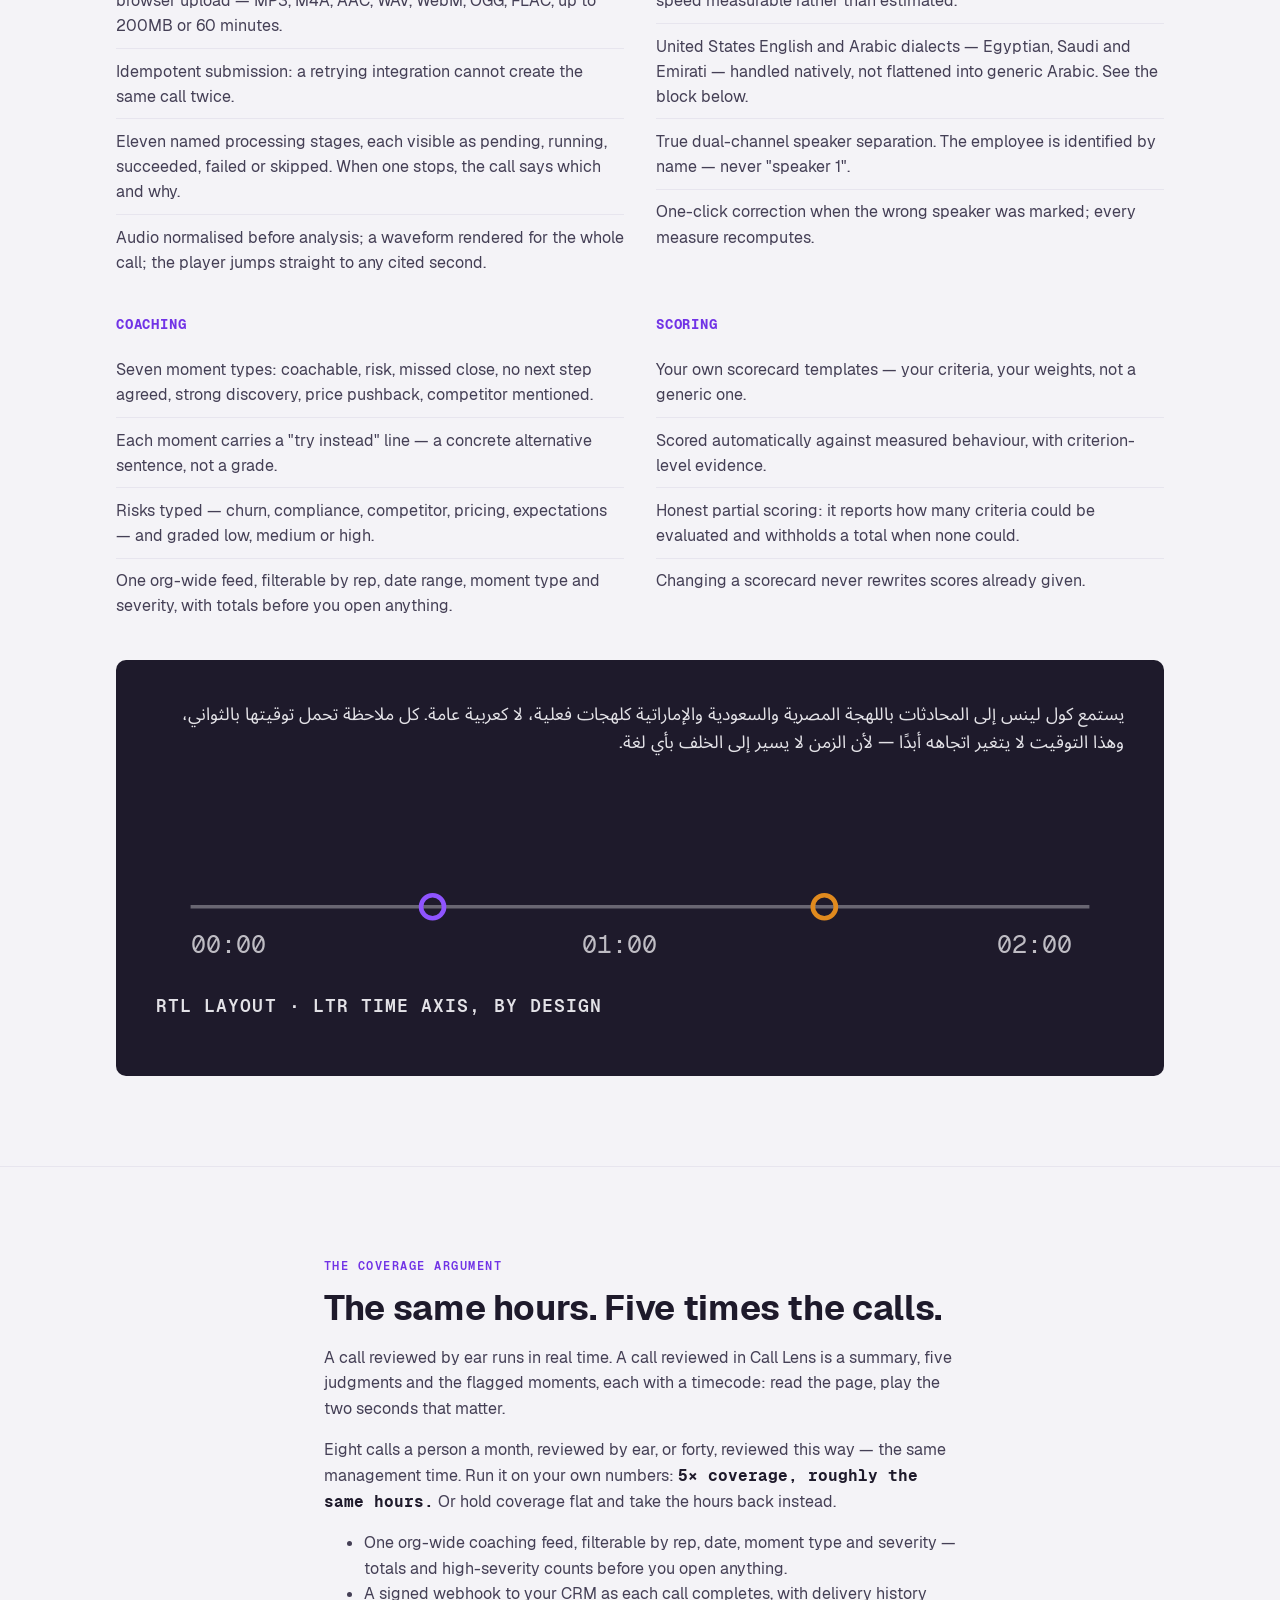
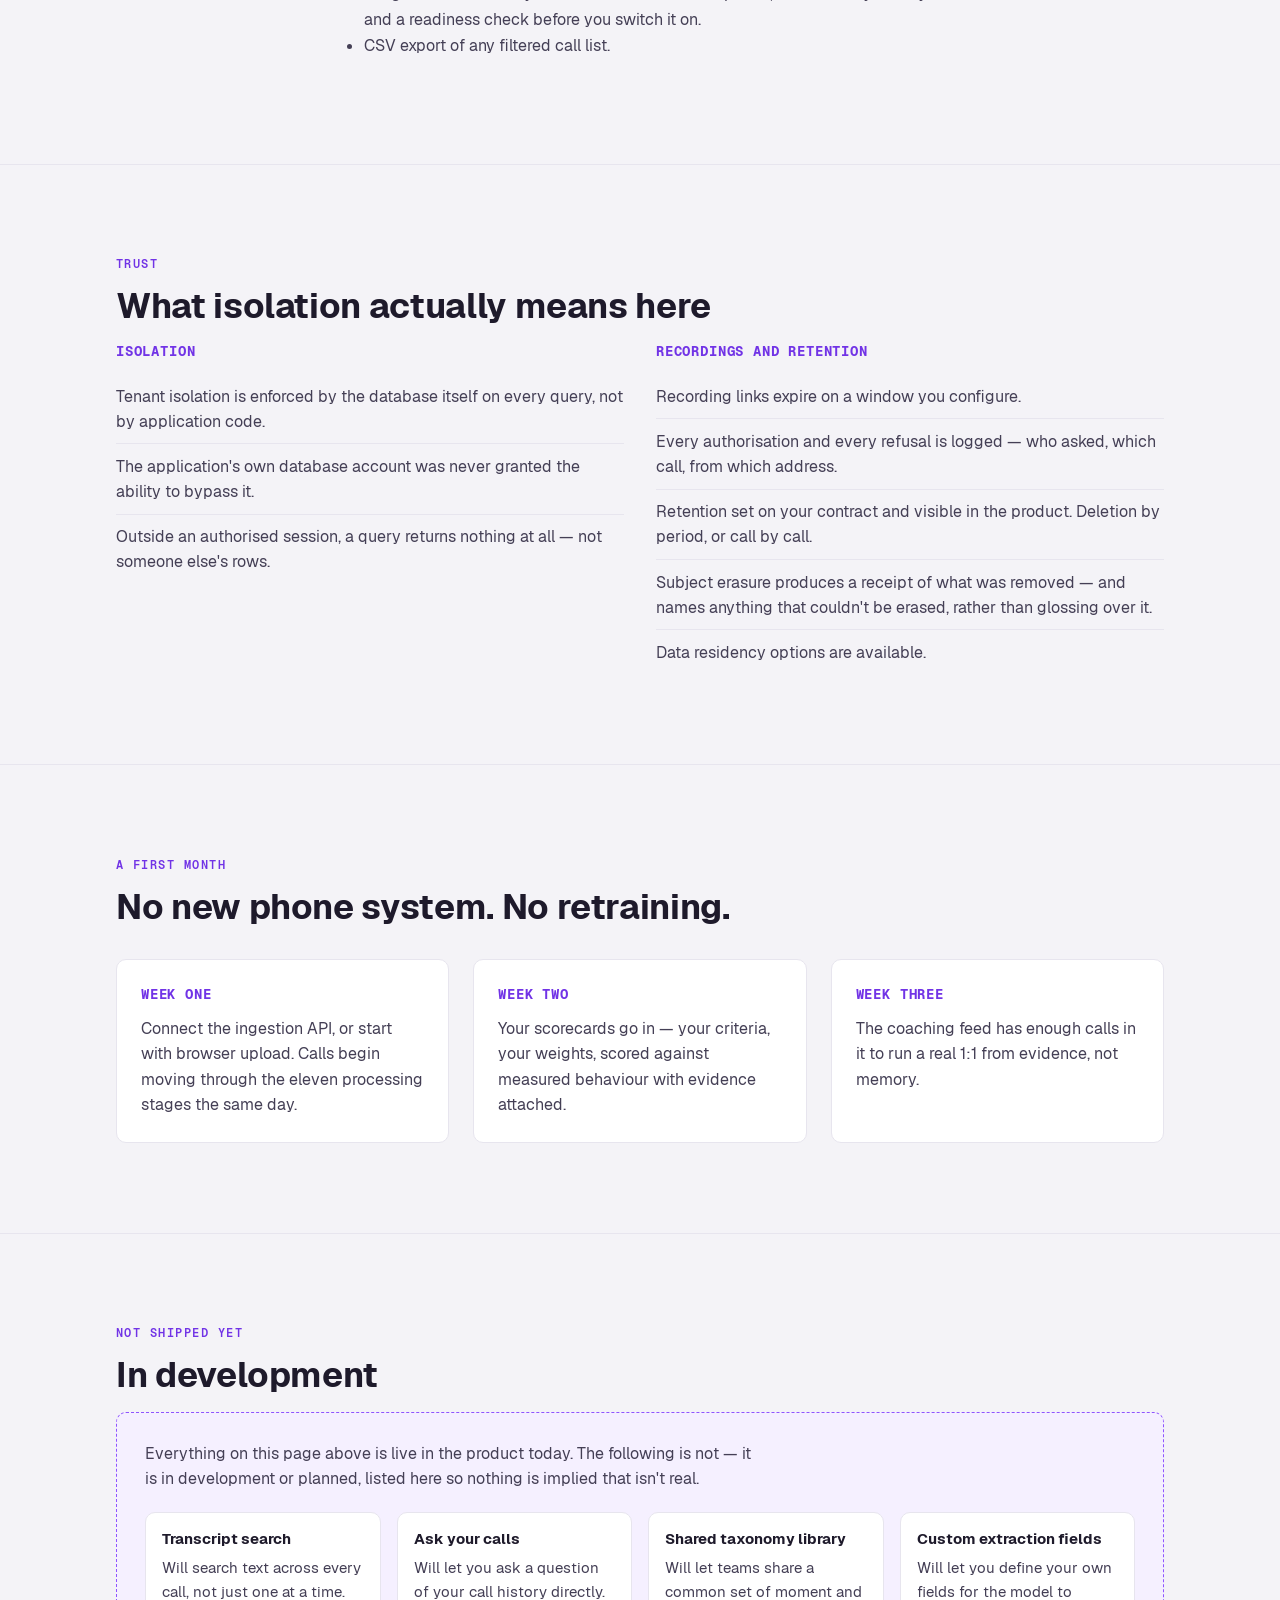
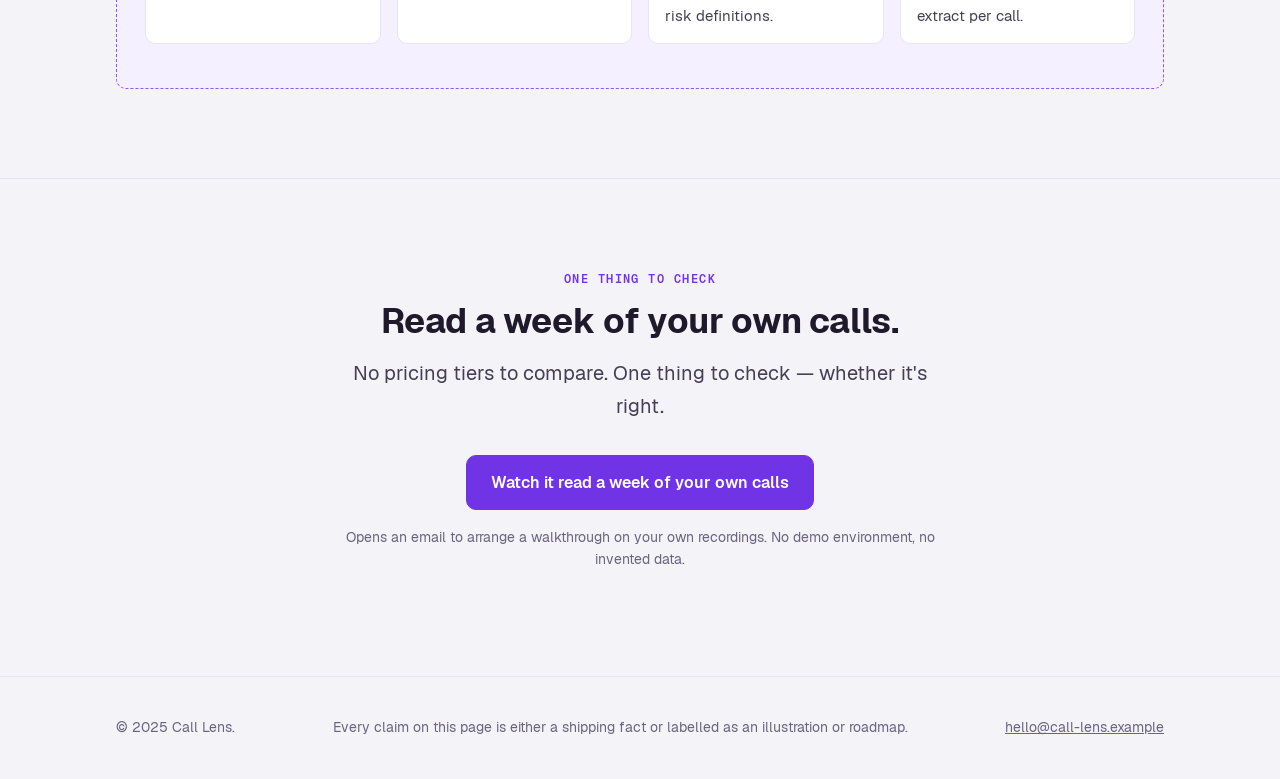
==== commit acb7e964: "Enhance illustrative call readout with cited judgments" ====
--- a/index.html
+++ b/index.html
@@ -341,6 +341,53 @@
 .outcome-pill.negative{background:var(--sentiment-neg);}
 .outcome-pill .dot{width:8px;height:8px;border-radius:50%;background:var(--playhead);flex-shrink:0;}
 
+.call-readout{
+  display:grid;
+  gap:1rem;
+  grid-template-columns:1fr;
+  margin:1.5rem 0 1.75rem;
+}
+@media (min-width:820px){.call-readout{grid-template-columns:minmax(0,1.1fr) minmax(0,.9fr);}}
+.summary-card,.judgment-card{
+  background:var(--card);
+  border:1px solid var(--border);
+  border-radius:var(--radius);
+  padding:1.25rem;
+}
+.summary-card h3,.judgment-card h3{
+  font-family:var(--font-data);
+  font-feature-settings:"tnum" 1;
+  font-size:.82rem;
+  letter-spacing:.08em;
+  text-transform:uppercase;
+  color:var(--primary);
+  margin:0 0 .75rem;
+}
+.summary-card p{margin:0;color:var(--ink-700);}
+.judgment-list{
+  display:grid;
+  gap:.65rem;
+  margin:0;
+  padding:0;
+  list-style:none;
+}
+.judgment-list li{
+  display:grid;
+  grid-template-columns:minmax(7.5rem,.8fr) minmax(0,1fr) auto;
+  gap:.75rem;
+  align-items:baseline;
+  padding-top:.65rem;
+  border-top:1px solid var(--border);
+  color:var(--ink-700);
+}
+.judgment-list li:first-child{padding-top:0;border-top:none;}
+.judgment-list b{color:var(--ink-900);font-weight:600;}
+.judgment-list .tc{color:var(--playhead);white-space:nowrap;font-size:.9rem;}
+@media (max-width:560px){
+  .judgment-list li{grid-template-columns:1fr auto;}
+  .judgment-list b{grid-column:1 / -1;}
+}
+
 /* ---------- Trust list / two-col grid ---------- */
 .grid-2{display:grid;gap:2rem;grid-template-columns:1fr;}
 @media (min-width:820px){.grid-2{grid-template-columns:1fr 1fr;}}
@@ -549,6 +596,23 @@
         </li>
       </ol>
 
+      <div class="call-readout" aria-label="Illustrative call summary and judgments">
+        <article class="summary-card">
+          <h3>Summary, in the call language</h3>
+          <p>A buyer compared pricing, accepted a follow-up, but left the call without a date or named owner. The useful moment is not the whole call — it is the competitor mention at <span class="data">01:12</span> and the missing next step at <span class="data">02:44</span>.</p>
+        </article>
+        <article class="judgment-card">
+          <h3>Five judgments, each cited</h3>
+          <ul class="judgment-list">
+            <li><b>Wanted</b><span>Compare price and fit</span><span class="tc data">01:12</span></li>
+            <li><b>Can decide</b><span>Not confirmed</span><span class="tc data">01:26</span></li>
+            <li><b>Budget</b><span>Not disclosed</span><span class="tc data">01:44</span></li>
+            <li><b>Timeline</b><span>Firmness unclear</span><span class="tc data">02:11</span></li>
+            <li><b>Ended</b><span>Follow-up agreed</span><span class="tc data">02:44</span></li>
+          </ul>
+        </article>
+      </div>
+
       <div class="outcome-row" role="list" aria-label="Call outcome and sentiment">
         <span class="outcome-pill neutral data" role="listitem"><span class="dot" aria-hidden="true"></span>Outcome: follow-up agreed</span>
         <span class="outcome-pill negative data" role="listitem"><span class="dot" aria-hidden="true"></span>Sentiment: 2 of 5, trending down after 01:12</span>
@@ -680,6 +744,7 @@
             <li>Every authorisation and every refusal is logged — who asked, which call, from which address.</li>
             <li>Retention set on your contract and visible in the product. Deletion by period, or call by call.</li>
             <li>Subject erasure produces a receipt of what was removed — and names anything that couldn't be erased, rather than glossing over it.</li>
+            <li>Data residency options are available.</li>
           </ul>
         </div>
       </div>
